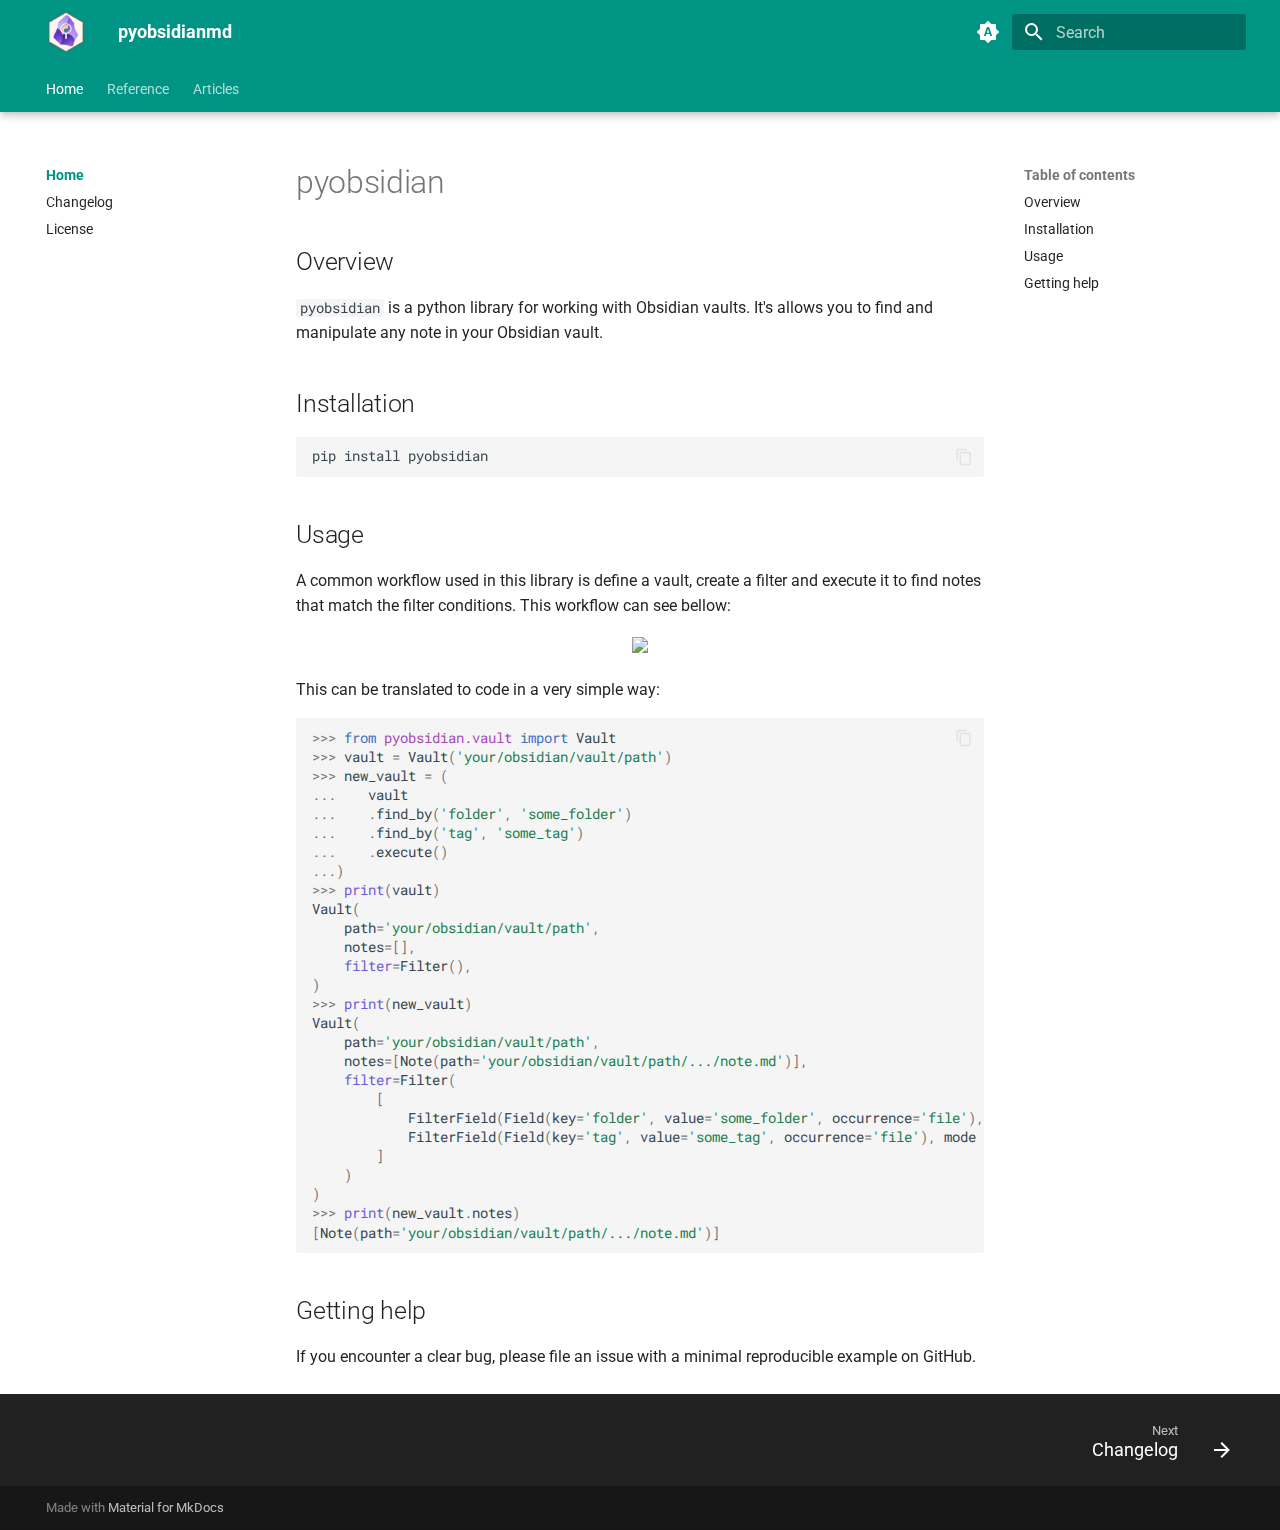
==== index.html @ 42bb1370 "Deployed efe7aa2 with MkDocs version: 1.6.0" ====
<!doctype html>
<html lang="en" class="no-js">
  <head>
    
      <meta charset="utf-8">
      <meta name="viewport" content="width=device-width,initial-scale=1">
      
        <meta name="description" content="A Python library for Obsidian">
      
      
      
      
      
        <link rel="next" href="changelog/">
      
      
      <link rel="icon" href="assets/imgs/logo.png">
      <meta name="generator" content="mkdocs-1.6.0, mkdocs-material-9.5.25">
    
    
      
        <title>Home - pyobsidianmd</title>
      
    
    
      <link rel="stylesheet" href="assets/stylesheets/main.6543a935.min.css">
      
        
        <link rel="stylesheet" href="assets/stylesheets/palette.06af60db.min.css">
      
      


    
    
      
    
    
      
        
        
        <link rel="preconnect" href="https://fonts.gstatic.com" crossorigin>
        <link rel="stylesheet" href="https://fonts.googleapis.com/css?family=Roboto:300,300i,400,400i,700,700i%7CRoboto+Mono:400,400i,700,700i&display=fallback">
        <style>:root{--md-text-font:"Roboto";--md-code-font:"Roboto Mono"}</style>
      
    
    
      <link rel="stylesheet" href="assets/_mkdocstrings.css">
    
      <link rel="stylesheet" href="css/style.css">
    
    <script>__md_scope=new URL(".",location),__md_hash=e=>[...e].reduce((e,_)=>(e<<5)-e+_.charCodeAt(0),0),__md_get=(e,_=localStorage,t=__md_scope)=>JSON.parse(_.getItem(t.pathname+"."+e)),__md_set=(e,_,t=localStorage,a=__md_scope)=>{try{t.setItem(a.pathname+"."+e,JSON.stringify(_))}catch(e){}}</script>
    
      

    
    
    
  </head>
  
  
    
    
      
    
    
    
    
    <body dir="ltr" data-md-color-scheme="default" data-md-color-primary="indigo" data-md-color-accent="indigo">
  
    
    <input class="md-toggle" data-md-toggle="drawer" type="checkbox" id="__drawer" autocomplete="off">
    <input class="md-toggle" data-md-toggle="search" type="checkbox" id="__search" autocomplete="off">
    <label class="md-overlay" for="__drawer"></label>
    <div data-md-component="skip">
      
        
        <a href="#pyobsidian" class="md-skip">
          Skip to content
        </a>
      
    </div>
    <div data-md-component="announce">
      
    </div>
    
    
      

  

<header class="md-header md-header--shadow md-header--lifted" data-md-component="header">
  <nav class="md-header__inner md-grid" aria-label="Header">
    <a href="." title="pyobsidianmd" class="md-header__button md-logo" aria-label="pyobsidianmd" data-md-component="logo">
      
  <img src="assets/imgs/logo.png" alt="logo">

    </a>
    <label class="md-header__button md-icon" for="__drawer">
      
      <svg xmlns="http://www.w3.org/2000/svg" viewBox="0 0 24 24"><path d="M3 6h18v2H3V6m0 5h18v2H3v-2m0 5h18v2H3v-2Z"/></svg>
    </label>
    <div class="md-header__title" data-md-component="header-title">
      <div class="md-header__ellipsis">
        <div class="md-header__topic">
          <span class="md-ellipsis">
            pyobsidianmd
          </span>
        </div>
        <div class="md-header__topic" data-md-component="header-topic">
          <span class="md-ellipsis">
            
              Home
            
          </span>
        </div>
      </div>
    </div>
    
      
        <form class="md-header__option" data-md-component="palette">
  
    
    
    
    <input class="md-option" data-md-color-media="(prefers-color-scheme)" data-md-color-scheme="default" data-md-color-primary="indigo" data-md-color-accent="indigo"  aria-label="Switch to light mode"  type="radio" name="__palette" id="__palette_0">
    
      <label class="md-header__button md-icon" title="Switch to light mode" for="__palette_1" hidden>
        <svg xmlns="http://www.w3.org/2000/svg" viewBox="0 0 24 24"><path d="m14.3 16-.7-2h-3.2l-.7 2H7.8L11 7h2l3.2 9h-1.9M20 8.69V4h-4.69L12 .69 8.69 4H4v4.69L.69 12 4 15.31V20h4.69L12 23.31 15.31 20H20v-4.69L23.31 12 20 8.69m-9.15 3.96h2.3L12 9l-1.15 3.65Z"/></svg>
      </label>
    
  
    
    
    
    <input class="md-option" data-md-color-media="(prefers-color-scheme: light)" data-md-color-scheme="default" data-md-color-primary="teal" data-md-color-accent="purple"  aria-label="Switch to dark mode"  type="radio" name="__palette" id="__palette_1">
    
      <label class="md-header__button md-icon" title="Switch to dark mode" for="__palette_2" hidden>
        <svg xmlns="http://www.w3.org/2000/svg" viewBox="0 0 24 24"><path d="M12 7a5 5 0 0 1 5 5 5 5 0 0 1-5 5 5 5 0 0 1-5-5 5 5 0 0 1 5-5m0 2a3 3 0 0 0-3 3 3 3 0 0 0 3 3 3 3 0 0 0 3-3 3 3 0 0 0-3-3m0-7 2.39 3.42C13.65 5.15 12.84 5 12 5c-.84 0-1.65.15-2.39.42L12 2M3.34 7l4.16-.35A7.2 7.2 0 0 0 5.94 8.5c-.44.74-.69 1.5-.83 2.29L3.34 7m.02 10 1.76-3.77a7.131 7.131 0 0 0 2.38 4.14L3.36 17M20.65 7l-1.77 3.79a7.023 7.023 0 0 0-2.38-4.15l4.15.36m-.01 10-4.14.36c.59-.51 1.12-1.14 1.54-1.86.42-.73.69-1.5.83-2.29L20.64 17M12 22l-2.41-3.44c.74.27 1.55.44 2.41.44.82 0 1.63-.17 2.37-.44L12 22Z"/></svg>
      </label>
    
  
    
    
    
    <input class="md-option" data-md-color-media="(prefers-color-scheme: dark)" data-md-color-scheme="slate" data-md-color-primary="black" data-md-color-accent="lime"  aria-label="Switch to system preference"  type="radio" name="__palette" id="__palette_2">
    
      <label class="md-header__button md-icon" title="Switch to system preference" for="__palette_0" hidden>
        <svg xmlns="http://www.w3.org/2000/svg" viewBox="0 0 24 24"><path d="m17.75 4.09-2.53 1.94.91 3.06-2.63-1.81-2.63 1.81.91-3.06-2.53-1.94L12.44 4l1.06-3 1.06 3 3.19.09m3.5 6.91-1.64 1.25.59 1.98-1.7-1.17-1.7 1.17.59-1.98L15.75 11l2.06-.05L18.5 9l.69 1.95 2.06.05m-2.28 4.95c.83-.08 1.72 1.1 1.19 1.85-.32.45-.66.87-1.08 1.27C15.17 23 8.84 23 4.94 19.07c-3.91-3.9-3.91-10.24 0-14.14.4-.4.82-.76 1.27-1.08.75-.53 1.93.36 1.85 1.19-.27 2.86.69 5.83 2.89 8.02a9.96 9.96 0 0 0 8.02 2.89m-1.64 2.02a12.08 12.08 0 0 1-7.8-3.47c-2.17-2.19-3.33-5-3.49-7.82-2.81 3.14-2.7 7.96.31 10.98 3.02 3.01 7.84 3.12 10.98.31Z"/></svg>
      </label>
    
  
</form>
      
    
    
      <script>var media,input,key,value,palette=__md_get("__palette");if(palette&&palette.color){"(prefers-color-scheme)"===palette.color.media&&(media=matchMedia("(prefers-color-scheme: light)"),input=document.querySelector(media.matches?"[data-md-color-media='(prefers-color-scheme: light)']":"[data-md-color-media='(prefers-color-scheme: dark)']"),palette.color.media=input.getAttribute("data-md-color-media"),palette.color.scheme=input.getAttribute("data-md-color-scheme"),palette.color.primary=input.getAttribute("data-md-color-primary"),palette.color.accent=input.getAttribute("data-md-color-accent"));for([key,value]of Object.entries(palette.color))document.body.setAttribute("data-md-color-"+key,value)}</script>
    
    
    
      <label class="md-header__button md-icon" for="__search">
        
        <svg xmlns="http://www.w3.org/2000/svg" viewBox="0 0 24 24"><path d="M9.5 3A6.5 6.5 0 0 1 16 9.5c0 1.61-.59 3.09-1.56 4.23l.27.27h.79l5 5-1.5 1.5-5-5v-.79l-.27-.27A6.516 6.516 0 0 1 9.5 16 6.5 6.5 0 0 1 3 9.5 6.5 6.5 0 0 1 9.5 3m0 2C7 5 5 7 5 9.5S7 14 9.5 14 14 12 14 9.5 12 5 9.5 5Z"/></svg>
      </label>
      <div class="md-search" data-md-component="search" role="dialog">
  <label class="md-search__overlay" for="__search"></label>
  <div class="md-search__inner" role="search">
    <form class="md-search__form" name="search">
      <input type="text" class="md-search__input" name="query" aria-label="Search" placeholder="Search" autocapitalize="off" autocorrect="off" autocomplete="off" spellcheck="false" data-md-component="search-query" required>
      <label class="md-search__icon md-icon" for="__search">
        
        <svg xmlns="http://www.w3.org/2000/svg" viewBox="0 0 24 24"><path d="M9.5 3A6.5 6.5 0 0 1 16 9.5c0 1.61-.59 3.09-1.56 4.23l.27.27h.79l5 5-1.5 1.5-5-5v-.79l-.27-.27A6.516 6.516 0 0 1 9.5 16 6.5 6.5 0 0 1 3 9.5 6.5 6.5 0 0 1 9.5 3m0 2C7 5 5 7 5 9.5S7 14 9.5 14 14 12 14 9.5 12 5 9.5 5Z"/></svg>
        
        <svg xmlns="http://www.w3.org/2000/svg" viewBox="0 0 24 24"><path d="M20 11v2H8l5.5 5.5-1.42 1.42L4.16 12l7.92-7.92L13.5 5.5 8 11h12Z"/></svg>
      </label>
      <nav class="md-search__options" aria-label="Search">
        
        <button type="reset" class="md-search__icon md-icon" title="Clear" aria-label="Clear" tabindex="-1">
          
          <svg xmlns="http://www.w3.org/2000/svg" viewBox="0 0 24 24"><path d="M19 6.41 17.59 5 12 10.59 6.41 5 5 6.41 10.59 12 5 17.59 6.41 19 12 13.41 17.59 19 19 17.59 13.41 12 19 6.41Z"/></svg>
        </button>
      </nav>
      
        <div class="md-search__suggest" data-md-component="search-suggest"></div>
      
    </form>
    <div class="md-search__output">
      <div class="md-search__scrollwrap" data-md-scrollfix>
        <div class="md-search-result" data-md-component="search-result">
          <div class="md-search-result__meta">
            Initializing search
          </div>
          <ol class="md-search-result__list" role="presentation"></ol>
        </div>
      </div>
    </div>
  </div>
</div>
    
    
  </nav>
  
    
      
<nav class="md-tabs" aria-label="Tabs" data-md-component="tabs">
  <div class="md-grid">
    <ul class="md-tabs__list">
      
        
  
  
    
  
  
    
    
      <li class="md-tabs__item md-tabs__item--active">
        <a href="." class="md-tabs__link">
          
  
    
  
  Home

        </a>
      </li>
    
  

      
        
  
  
  
    
    
      <li class="md-tabs__item">
        <a href="reference/filter/" class="md-tabs__link">
          
  
    
  
  Reference

        </a>
      </li>
    
  

      
        
  
  
  
    
    
      <li class="md-tabs__item">
        <a href="articles/filter_mode/" class="md-tabs__link">
          
  
    
  
  Articles

        </a>
      </li>
    
  

      
    </ul>
  </div>
</nav>
    
  
</header>
    
    <div class="md-container" data-md-component="container">
      
      
        
      
      <main class="md-main" data-md-component="main">
        <div class="md-main__inner md-grid">
          
            
              
              <div class="md-sidebar md-sidebar--primary" data-md-component="sidebar" data-md-type="navigation" >
                <div class="md-sidebar__scrollwrap">
                  <div class="md-sidebar__inner">
                    


  


<nav class="md-nav md-nav--primary md-nav--lifted" aria-label="Navigation" data-md-level="0">
  <label class="md-nav__title" for="__drawer">
    <a href="." title="pyobsidianmd" class="md-nav__button md-logo" aria-label="pyobsidianmd" data-md-component="logo">
      
  <img src="assets/imgs/logo.png" alt="logo">

    </a>
    pyobsidianmd
  </label>
  
  <ul class="md-nav__list" data-md-scrollfix>
    
      
      
  
  
    
  
  
  
    
    
      
        
          
        
      
        
      
        
      
    
    
      
        
        
      
      
        
      
    
    
    <li class="md-nav__item md-nav__item--active md-nav__item--section md-nav__item--nested">
      
        
        
        <input class="md-nav__toggle md-toggle " type="checkbox" id="__nav_1" checked>
        
          
          
          <div class="md-nav__link md-nav__container">
            <a href="." class="md-nav__link md-nav__link--active">
              
  
  <span class="md-ellipsis">
    Home
  </span>
  

            </a>
            
              
              <label class="md-nav__link md-nav__link--active" for="__nav_1" id="__nav_1_label" tabindex="">
                <span class="md-nav__icon md-icon"></span>
              </label>
            
          </div>
        
        <nav class="md-nav" data-md-level="1" aria-labelledby="__nav_1_label" aria-expanded="true">
          <label class="md-nav__title" for="__nav_1">
            <span class="md-nav__icon md-icon"></span>
            Home
          </label>
          <ul class="md-nav__list" data-md-scrollfix>
            
              
            
              
                
  
  
  
  
    <li class="md-nav__item">
      <a href="changelog/" class="md-nav__link">
        
  
  <span class="md-ellipsis">
    Changelog
  </span>
  

      </a>
    </li>
  

              
            
              
                
  
  
  
  
    <li class="md-nav__item">
      <a href="license/" class="md-nav__link">
        
  
  <span class="md-ellipsis">
    License
  </span>
  

      </a>
    </li>
  

              
            
          </ul>
        </nav>
      
    </li>
  

    
      
      
  
  
  
  
    
    
      
        
      
        
      
        
      
        
      
    
    
      
      
        
      
    
    
    <li class="md-nav__item md-nav__item--nested">
      
        
        
        <input class="md-nav__toggle md-toggle " type="checkbox" id="__nav_2" >
        
          
          <label class="md-nav__link" for="__nav_2" id="__nav_2_label" tabindex="0">
            
  
  <span class="md-ellipsis">
    Reference
  </span>
  

            <span class="md-nav__icon md-icon"></span>
          </label>
        
        <nav class="md-nav" data-md-level="1" aria-labelledby="__nav_2_label" aria-expanded="false">
          <label class="md-nav__title" for="__nav_2">
            <span class="md-nav__icon md-icon"></span>
            Reference
          </label>
          <ul class="md-nav__list" data-md-scrollfix>
            
              
                
  
  
  
  
    <li class="md-nav__item">
      <a href="reference/filter/" class="md-nav__link">
        
  
  <span class="md-ellipsis">
    filter
  </span>
  

      </a>
    </li>
  

              
            
              
                
  
  
  
  
    <li class="md-nav__item">
      <a href="reference/note/" class="md-nav__link">
        
  
  <span class="md-ellipsis">
    note
  </span>
  

      </a>
    </li>
  

              
            
              
                
  
  
  
  
    <li class="md-nav__item">
      <a href="reference/searchby/" class="md-nav__link">
        
  
  <span class="md-ellipsis">
    searchby
  </span>
  

      </a>
    </li>
  

              
            
              
                
  
  
  
  
    <li class="md-nav__item">
      <a href="reference/vault/" class="md-nav__link">
        
  
  <span class="md-ellipsis">
    vault
  </span>
  

      </a>
    </li>
  

              
            
          </ul>
        </nav>
      
    </li>
  

    
      
      
  
  
  
  
    
    
      
        
      
        
      
    
    
      
      
        
      
    
    
    <li class="md-nav__item md-nav__item--nested">
      
        
        
        <input class="md-nav__toggle md-toggle " type="checkbox" id="__nav_3" >
        
          
          <label class="md-nav__link" for="__nav_3" id="__nav_3_label" tabindex="0">
            
  
  <span class="md-ellipsis">
    Articles
  </span>
  

            <span class="md-nav__icon md-icon"></span>
          </label>
        
        <nav class="md-nav" data-md-level="1" aria-labelledby="__nav_3_label" aria-expanded="false">
          <label class="md-nav__title" for="__nav_3">
            <span class="md-nav__icon md-icon"></span>
            Articles
          </label>
          <ul class="md-nav__list" data-md-scrollfix>
            
              
                
  
  
  
  
    <li class="md-nav__item">
      <a href="articles/filter_mode/" class="md-nav__link">
        
  
  <span class="md-ellipsis">
    Understanding filter mode
  </span>
  

      </a>
    </li>
  

              
            
              
                
  
  
  
  
    <li class="md-nav__item">
      <a href="articles/new_search_strategy/" class="md-nav__link">
        
  
  <span class="md-ellipsis">
    Creating new search strategy
  </span>
  

      </a>
    </li>
  

              
            
          </ul>
        </nav>
      
    </li>
  

    
  </ul>
</nav>
                  </div>
                </div>
              </div>
            
            
              
              <div class="md-sidebar md-sidebar--secondary" data-md-component="sidebar" data-md-type="toc" >
                <div class="md-sidebar__scrollwrap">
                  <div class="md-sidebar__inner">
                    

<nav class="md-nav md-nav--secondary" aria-label="Table of contents">
  
  
  
    
  
  
    <label class="md-nav__title" for="__toc">
      <span class="md-nav__icon md-icon"></span>
      Table of contents
    </label>
    <ul class="md-nav__list" data-md-component="toc" data-md-scrollfix>
      
        <li class="md-nav__item">
  <a href="#overview" class="md-nav__link">
    <span class="md-ellipsis">
      Overview
    </span>
  </a>
  
</li>
      
        <li class="md-nav__item">
  <a href="#installation" class="md-nav__link">
    <span class="md-ellipsis">
      Installation
    </span>
  </a>
  
</li>
      
        <li class="md-nav__item">
  <a href="#usage" class="md-nav__link">
    <span class="md-ellipsis">
      Usage
    </span>
  </a>
  
</li>
      
        <li class="md-nav__item">
  <a href="#getting-help" class="md-nav__link">
    <span class="md-ellipsis">
      Getting help
    </span>
  </a>
  
</li>
      
    </ul>
  
</nav>
                  </div>
                </div>
              </div>
            
          
          
            <div class="md-content" data-md-component="content">
              <article class="md-content__inner md-typeset">
                
                  


<h1 id="pyobsidian">pyobsidian</h1>
<h2 id="overview">Overview</h2>
<p><code class="language-python highlight"><span class="n">pyobsidian</span></code> is a python library for working with Obsidian vaults. It's allows you to find and manipulate any note in your Obsidian vault.</p>
<h2 id="installation">Installation</h2>
<div class="language-python highlight"><pre><span></span><code><span class="n">pip</span> <span class="n">install</span> <span class="n">pyobsidian</span>
</code></pre></div>
<h2 id="usage">Usage</h2>
<p>A common workflow used in this library is define a vault, create a filter and execute it to find notes that match the filter conditions. This workflow can see bellow:</p>
<p style="text-align: center;">
    <img src="https://raw.githubusercontent.com/matheussrod/pyobsidian/main/docs/assets/imgs/workflow.svg">
</p>

<p>This can be translated to code in a very simple way:
<div class="language-python highlight"><pre><span></span><code><span class="o">&gt;&gt;&gt;</span> <span class="kn">from</span> <span class="nn">pyobsidian.vault</span> <span class="kn">import</span> <span class="n">Vault</span>
<span class="o">&gt;&gt;&gt;</span> <span class="n">vault</span> <span class="o">=</span> <span class="n">Vault</span><span class="p">(</span><span class="s1">&#39;your/obsidian/vault/path&#39;</span><span class="p">)</span>
<span class="o">&gt;&gt;&gt;</span> <span class="n">new_vault</span> <span class="o">=</span> <span class="p">(</span>
<span class="o">...</span>    <span class="n">vault</span>
<span class="o">...</span>    <span class="o">.</span><span class="n">find_by</span><span class="p">(</span><span class="s1">&#39;folder&#39;</span><span class="p">,</span> <span class="s1">&#39;some_folder&#39;</span><span class="p">)</span>
<span class="o">...</span>    <span class="o">.</span><span class="n">find_by</span><span class="p">(</span><span class="s1">&#39;tag&#39;</span><span class="p">,</span> <span class="s1">&#39;some_tag&#39;</span><span class="p">)</span>
<span class="o">...</span>    <span class="o">.</span><span class="n">execute</span><span class="p">()</span>
<span class="o">...</span><span class="p">)</span>
<span class="o">&gt;&gt;&gt;</span> <span class="nb">print</span><span class="p">(</span><span class="n">vault</span><span class="p">)</span>
<span class="n">Vault</span><span class="p">(</span>
    <span class="n">path</span><span class="o">=</span><span class="s1">&#39;your/obsidian/vault/path&#39;</span><span class="p">,</span>
    <span class="n">notes</span><span class="o">=</span><span class="p">[],</span>
    <span class="nb">filter</span><span class="o">=</span><span class="n">Filter</span><span class="p">(),</span>
<span class="p">)</span>
<span class="o">&gt;&gt;&gt;</span> <span class="nb">print</span><span class="p">(</span><span class="n">new_vault</span><span class="p">)</span>
<span class="n">Vault</span><span class="p">(</span>
    <span class="n">path</span><span class="o">=</span><span class="s1">&#39;your/obsidian/vault/path&#39;</span><span class="p">,</span>
    <span class="n">notes</span><span class="o">=</span><span class="p">[</span><span class="n">Note</span><span class="p">(</span><span class="n">path</span><span class="o">=</span><span class="s1">&#39;your/obsidian/vault/path/.../note.md&#39;</span><span class="p">)],</span>
    <span class="nb">filter</span><span class="o">=</span><span class="n">Filter</span><span class="p">(</span>
        <span class="p">[</span>
            <span class="n">FilterField</span><span class="p">(</span><span class="n">Field</span><span class="p">(</span><span class="n">key</span><span class="o">=</span><span class="s1">&#39;folder&#39;</span><span class="p">,</span> <span class="n">value</span><span class="o">=</span><span class="s1">&#39;some_folder&#39;</span><span class="p">,</span> <span class="n">occurrence</span><span class="o">=</span><span class="s1">&#39;file&#39;</span><span class="p">),</span> <span class="n">mode</span> <span class="o">=</span> <span class="s1">&#39;and&#39;</span><span class="p">),</span>
            <span class="n">FilterField</span><span class="p">(</span><span class="n">Field</span><span class="p">(</span><span class="n">key</span><span class="o">=</span><span class="s1">&#39;tag&#39;</span><span class="p">,</span> <span class="n">value</span><span class="o">=</span><span class="s1">&#39;some_tag&#39;</span><span class="p">,</span> <span class="n">occurrence</span><span class="o">=</span><span class="s1">&#39;file&#39;</span><span class="p">),</span> <span class="n">mode</span> <span class="o">=</span> <span class="s1">&#39;and&#39;</span><span class="p">)</span>
        <span class="p">]</span>
    <span class="p">)</span>
<span class="p">)</span>
<span class="o">&gt;&gt;&gt;</span> <span class="nb">print</span><span class="p">(</span><span class="n">new_vault</span><span class="o">.</span><span class="n">notes</span><span class="p">)</span>
<span class="p">[</span><span class="n">Note</span><span class="p">(</span><span class="n">path</span><span class="o">=</span><span class="s1">&#39;your/obsidian/vault/path/.../note.md&#39;</span><span class="p">)]</span>
</code></pre></div></p>
<h2 id="getting-help">Getting help</h2>
<p>If you encounter a clear bug, please file an issue with a minimal reproducible example on GitHub.</p>












                
              </article>
            </div>
          
          
<script>var target=document.getElementById(location.hash.slice(1));target&&target.name&&(target.checked=target.name.startsWith("__tabbed_"))</script>
        </div>
        
          <button type="button" class="md-top md-icon" data-md-component="top" hidden>
  
  <svg xmlns="http://www.w3.org/2000/svg" viewBox="0 0 24 24"><path d="M13 20h-2V8l-5.5 5.5-1.42-1.42L12 4.16l7.92 7.92-1.42 1.42L13 8v12Z"/></svg>
  Back to top
</button>
        
      </main>
      
        <footer class="md-footer">
  
    
      
      <nav class="md-footer__inner md-grid" aria-label="Footer" >
        
        
          
          <a href="changelog/" class="md-footer__link md-footer__link--next" aria-label="Next: Changelog">
            <div class="md-footer__title">
              <span class="md-footer__direction">
                Next
              </span>
              <div class="md-ellipsis">
                Changelog
              </div>
            </div>
            <div class="md-footer__button md-icon">
              
              <svg xmlns="http://www.w3.org/2000/svg" viewBox="0 0 24 24"><path d="M4 11v2h12l-5.5 5.5 1.42 1.42L19.84 12l-7.92-7.92L10.5 5.5 16 11H4Z"/></svg>
            </div>
          </a>
        
      </nav>
    
  
  <div class="md-footer-meta md-typeset">
    <div class="md-footer-meta__inner md-grid">
      <div class="md-copyright">
  
  
    Made with
    <a href="https://squidfunk.github.io/mkdocs-material/" target="_blank" rel="noopener">
      Material for MkDocs
    </a>
  
</div>
      
    </div>
  </div>
</footer>
      
    </div>
    <div class="md-dialog" data-md-component="dialog">
      <div class="md-dialog__inner md-typeset"></div>
    </div>
    
    
    <script id="__config" type="application/json">{"base": ".", "features": ["announce.dismiss", "content.action.edit", "content.action.view", "content.code.annotate", "content.code.copy", "content.tooltips", "navigation.footer", "navigation.indexes", "navigation.sections", "navigation.tabs", "navigation.tabs.sticky", "navigation.top", "search.highlight", "search.suggest", "toc.follow"], "search": "assets/javascripts/workers/search.b8dbb3d2.min.js", "translations": {"clipboard.copied": "Copied to clipboard", "clipboard.copy": "Copy to clipboard", "search.result.more.one": "1 more on this page", "search.result.more.other": "# more on this page", "search.result.none": "No matching documents", "search.result.one": "1 matching document", "search.result.other": "# matching documents", "search.result.placeholder": "Type to start searching", "search.result.term.missing": "Missing", "select.version": "Select version"}}</script>
    
    
      <script src="assets/javascripts/bundle.081f42fc.min.js"></script>
      
    
  </body>
</html>
---- assets/stylesheets/main.6543a935.min.css ----
@charset "UTF-8";html{-webkit-text-size-adjust:none;-moz-text-size-adjust:none;text-size-adjust:none;box-sizing:border-box}*,:after,:before{box-sizing:inherit}@media (prefers-reduced-motion){*,:after,:before{transition:none!important}}body{margin:0}a,button,input,label{-webkit-tap-highlight-color:transparent}a{color:inherit;text-decoration:none}hr{border:0;box-sizing:initial;display:block;height:.05rem;overflow:visible;padding:0}small{font-size:80%}sub,sup{line-height:1em}img{border-style:none}table{border-collapse:initial;border-spacing:0}td,th{font-weight:400;vertical-align:top}button{background:#0000;border:0;font-family:inherit;font-size:inherit;margin:0;padding:0}input{border:0;outline:none}:root{--md-primary-fg-color:#4051b5;--md-primary-fg-color--light:#5d6cc0;--md-primary-fg-color--dark:#303fa1;--md-primary-bg-color:#fff;--md-primary-bg-color--light:#ffffffb3;--md-accent-fg-color:#526cfe;--md-accent-fg-color--transparent:#526cfe1a;--md-accent-bg-color:#fff;--md-accent-bg-color--light:#ffffffb3}[data-md-color-scheme=default]{color-scheme:light}[data-md-color-scheme=default] img[src$="#gh-dark-mode-only"],[data-md-color-scheme=default] img[src$="#only-dark"]{display:none}:root,[data-md-color-scheme=default]{--md-hue:225deg;--md-default-fg-color:#000000de;--md-default-fg-color--light:#0000008a;--md-default-fg-color--lighter:#00000052;--md-default-fg-color--lightest:#00000012;--md-default-bg-color:#fff;--md-default-bg-color--light:#ffffffb3;--md-default-bg-color--lighter:#ffffff4d;--md-default-bg-color--lightest:#ffffff1f;--md-code-fg-color:#36464e;--md-code-bg-color:#f5f5f5;--md-code-hl-color:#4287ff;--md-code-hl-color--light:#4287ff1a;--md-code-hl-number-color:#d52a2a;--md-code-hl-special-color:#db1457;--md-code-hl-function-color:#a846b9;--md-code-hl-constant-color:#6e59d9;--md-code-hl-keyword-color:#3f6ec6;--md-code-hl-string-color:#1c7d4d;--md-code-hl-name-color:var(--md-code-fg-color);--md-code-hl-operator-color:var(--md-default-fg-color--light);--md-code-hl-punctuation-color:var(--md-default-fg-color--light);--md-code-hl-comment-color:var(--md-default-fg-color--light);--md-code-hl-generic-color:var(--md-default-fg-color--light);--md-code-hl-variable-color:var(--md-default-fg-color--light);--md-typeset-color:var(--md-default-fg-color);--md-typeset-a-color:var(--md-primary-fg-color);--md-typeset-del-color:#f5503d26;--md-typeset-ins-color:#0bd57026;--md-typeset-kbd-color:#fafafa;--md-typeset-kbd-accent-color:#fff;--md-typeset-kbd-border-color:#b8b8b8;--md-typeset-mark-color:#ffff0080;--md-typeset-table-color:#0000001f;--md-typeset-table-color--light:rgba(0,0,0,.035);--md-admonition-fg-color:var(--md-default-fg-color);--md-admonition-bg-color:var(--md-default-bg-color);--md-warning-fg-color:#000000de;--md-warning-bg-color:#ff9;--md-footer-fg-color:#fff;--md-footer-fg-color--light:#ffffffb3;--md-footer-fg-color--lighter:#ffffff73;--md-footer-bg-color:#000000de;--md-footer-bg-color--dark:#00000052;--md-shadow-z1:0 0.2rem 0.5rem #0000000d,0 0 0.05rem #0000001a;--md-shadow-z2:0 0.2rem 0.5rem #0000001a,0 0 0.05rem #00000040;--md-shadow-z3:0 0.2rem 0.5rem #0003,0 0 0.05rem #00000059}.md-icon svg{fill:currentcolor;display:block;height:1.2rem;width:1.2rem}body{-webkit-font-smoothing:antialiased;-moz-osx-font-smoothing:grayscale;--md-text-font-family:var(--md-text-font,_),-apple-system,BlinkMacSystemFont,Helvetica,Arial,sans-serif;--md-code-font-family:var(--md-code-font,_),SFMono-Regular,Consolas,Menlo,monospace}aside,body,input{font-feature-settings:"kern","liga";color:var(--md-typeset-color);font-family:var(--md-text-font-family)}code,kbd,pre{font-feature-settings:"kern";font-family:var(--md-code-font-family)}:root{--md-typeset-table-sort-icon:url('data:image/svg+xml;charset=utf-8,<svg xmlns="http://www.w3.org/2000/svg" viewBox="0 0 24 24"><path d="m18 21-4-4h3V7h-3l4-4 4 4h-3v10h3M2 19v-2h10v2M2 13v-2h7v2M2 7V5h4v2H2Z"/></svg>');--md-typeset-table-sort-icon--asc:url('data:image/svg+xml;charset=utf-8,<svg xmlns="http://www.w3.org/2000/svg" viewBox="0 0 24 24"><path d="M19 17h3l-4 4-4-4h3V3h2M2 17h10v2H2M6 5v2H2V5m0 6h7v2H2v-2Z"/></svg>');--md-typeset-table-sort-icon--desc:url('data:image/svg+xml;charset=utf-8,<svg xmlns="http://www.w3.org/2000/svg" viewBox="0 0 24 24"><path d="M19 7h3l-4-4-4 4h3v14h2M2 17h10v2H2M6 5v2H2V5m0 6h7v2H2v-2Z"/></svg>')}.md-typeset{-webkit-print-color-adjust:exact;color-adjust:exact;font-size:.8rem;line-height:1.6}@media print{.md-typeset{font-size:.68rem}}.md-typeset blockquote,.md-typeset dl,.md-typeset figure,.md-typeset ol,.md-typeset pre,.md-typeset ul{margin-bottom:1em;margin-top:1em}.md-typeset h1{color:var(--md-default-fg-color--light);font-size:2em;line-height:1.3;margin:0 0 1.25em}.md-typeset h1,.md-typeset h2{font-weight:300;letter-spacing:-.01em}.md-typeset h2{font-size:1.5625em;line-height:1.4;margin:1.6em 0 .64em}.md-typeset h3{font-size:1.25em;font-weight:400;letter-spacing:-.01em;line-height:1.5;margin:1.6em 0 .8em}.md-typeset h2+h3{margin-top:.8em}.md-typeset h4{font-weight:700;letter-spacing:-.01em;margin:1em 0}.md-typeset h5,.md-typeset h6{color:var(--md-default-fg-color--light);font-size:.8em;font-weight:700;letter-spacing:-.01em;margin:1.25em 0}.md-typeset h5{text-transform:uppercase}.md-typeset hr{border-bottom:.05rem solid var(--md-default-fg-color--lightest);display:flow-root;margin:1.5em 0}.md-typeset a{color:var(--md-typeset-a-color);word-break:break-word}.md-typeset a,.md-typeset a:before{transition:color 125ms}.md-typeset a:focus,.md-typeset a:hover{color:var(--md-accent-fg-color)}.md-typeset a:focus code,.md-typeset a:hover code{background-color:var(--md-accent-fg-color--transparent)}.md-typeset a code{color:currentcolor;transition:background-color 125ms}.md-typeset a.focus-visible{outline-color:var(--md-accent-fg-color);outline-offset:.2rem}.md-typeset code,.md-typeset kbd,.md-typeset pre{color:var(--md-code-fg-color);direction:ltr;font-variant-ligatures:none}@media print{.md-typeset code,.md-typeset kbd,.md-typeset pre{white-space:pre-wrap}}.md-typeset code{background-color:var(--md-code-bg-color);border-radius:.1rem;-webkit-box-decoration-break:clone;box-decoration-break:clone;font-size:.85em;padding:0 .2941176471em;word-break:break-word}.md-typeset code:not(.focus-visible){-webkit-tap-highlight-color:transparent;outline:none}.md-typeset pre{display:flow-root;line-height:1.4;position:relative}.md-typeset pre>code{-webkit-box-decoration-break:slice;box-decoration-break:slice;box-shadow:none;display:block;margin:0;outline-color:var(--md-accent-fg-color);overflow:auto;padding:.7720588235em 1.1764705882em;scrollbar-color:var(--md-default-fg-color--lighter) #0000;scrollbar-width:thin;touch-action:auto;word-break:normal}.md-typeset pre>code:hover{scrollbar-color:var(--md-accent-fg-color) #0000}.md-typeset pre>code::-webkit-scrollbar{height:.2rem;width:.2rem}.md-typeset pre>code::-webkit-scrollbar-thumb{background-color:var(--md-default-fg-color--lighter)}.md-typeset pre>code::-webkit-scrollbar-thumb:hover{background-color:var(--md-accent-fg-color)}.md-typeset kbd{background-color:var(--md-typeset-kbd-color);border-radius:.1rem;box-shadow:0 .1rem 0 .05rem var(--md-typeset-kbd-border-color),0 .1rem 0 var(--md-typeset-kbd-border-color),0 -.1rem .2rem var(--md-typeset-kbd-accent-color) inset;color:var(--md-default-fg-color);display:inline-block;font-size:.75em;padding:0 .6666666667em;vertical-align:text-top;word-break:break-word}.md-typeset mark{background-color:var(--md-typeset-mark-color);-webkit-box-decoration-break:clone;box-decoration-break:clone;color:inherit;word-break:break-word}.md-typeset abbr{border-bottom:.05rem dotted var(--md-default-fg-color--light);cursor:help;text-decoration:none}.md-typeset small{opacity:.75}[dir=ltr] .md-typeset sub,[dir=ltr] .md-typeset sup{margin-left:.078125em}[dir=rtl] .md-typeset sub,[dir=rtl] .md-typeset sup{margin-right:.078125em}[dir=ltr] .md-typeset blockquote{padding-left:.6rem}[dir=rtl] .md-typeset blockquote{padding-right:.6rem}[dir=ltr] .md-typeset blockquote{border-left:.2rem solid var(--md-default-fg-color--lighter)}[dir=rtl] .md-typeset blockquote{border-right:.2rem solid var(--md-default-fg-color--lighter)}.md-typeset blockquote{color:var(--md-default-fg-color--light);margin-left:0;margin-right:0}.md-typeset ul{list-style-type:disc}[dir=ltr] .md-typeset ol,[dir=ltr] .md-typeset ul{margin-left:.625em}[dir=rtl] .md-typeset ol,[dir=rtl] .md-typeset ul{margin-right:.625em}.md-typeset ol,.md-typeset ul{padding:0}.md-typeset ol:not([hidden]),.md-typeset ul:not([hidden]){display:flow-root}.md-typeset ol ol,.md-typeset ul ol{list-style-type:lower-alpha}.md-typeset ol ol ol,.md-typeset ul ol ol{list-style-type:lower-roman}[dir=ltr] .md-typeset ol li,[dir=ltr] .md-typeset ul li{margin-left:1.25em}[dir=rtl] .md-typeset ol li,[dir=rtl] .md-typeset ul li{margin-right:1.25em}.md-typeset ol li,.md-typeset ul li{margin-bottom:.5em}.md-typeset ol li blockquote,.md-typeset ol li p,.md-typeset ul li blockquote,.md-typeset ul li p{margin:.5em 0}.md-typeset ol li:last-child,.md-typeset ul li:last-child{margin-bottom:0}[dir=ltr] .md-typeset ol li ol,[dir=ltr] .md-typeset ol li ul,[dir=ltr] .md-typeset ul li ol,[dir=ltr] .md-typeset ul li ul{margin-left:.625em}[dir=rtl] .md-typeset ol li ol,[dir=rtl] .md-typeset ol li ul,[dir=rtl] .md-typeset ul li ol,[dir=rtl] .md-typeset ul li ul{margin-right:.625em}.md-typeset ol li ol,.md-typeset ol li ul,.md-typeset ul li ol,.md-typeset ul li ul{margin-bottom:.5em;margin-top:.5em}[dir=ltr] .md-typeset dd{margin-left:1.875em}[dir=rtl] .md-typeset dd{margin-right:1.875em}.md-typeset dd{margin-bottom:1.5em;margin-top:1em}.md-typeset img,.md-typeset svg,.md-typeset video{height:auto;max-width:100%}.md-typeset img[align=left]{margin:1em 1em 1em 0}.md-typeset img[align=right]{margin:1em 0 1em 1em}.md-typeset img[align]:only-child{margin-top:0}.md-typeset figure{display:flow-root;margin:1em auto;max-width:100%;text-align:center;width:-moz-fit-content;width:fit-content}.md-typeset figure img{display:block;margin:0 auto}.md-typeset figcaption{font-style:italic;margin:1em auto;max-width:24rem}.md-typeset iframe{max-width:100%}.md-typeset table:not([class]){background-color:var(--md-default-bg-color);border:.05rem solid var(--md-typeset-table-color);border-radius:.1rem;display:inline-block;font-size:.64rem;max-width:100%;overflow:auto;touch-action:auto}@media print{.md-typeset table:not([class]){display:table}}.md-typeset table:not([class])+*{margin-top:1.5em}.md-typeset table:not([class]) td>:first-child,.md-typeset table:not([class]) th>:first-child{margin-top:0}.md-typeset table:not([class]) td>:last-child,.md-typeset table:not([class]) th>:last-child{margin-bottom:0}.md-typeset table:not([class]) td:not([align]),.md-typeset table:not([class]) th:not([align]){text-align:left}[dir=rtl] .md-typeset table:not([class]) td:not([align]),[dir=rtl] .md-typeset table:not([class]) th:not([align]){text-align:right}.md-typeset table:not([class]) th{font-weight:700;min-width:5rem;padding:.9375em 1.25em;vertical-align:top}.md-typeset table:not([class]) td{border-top:.05rem solid var(--md-typeset-table-color);padding:.9375em 1.25em;vertical-align:top}.md-typeset table:not([class]) tbody tr{transition:background-color 125ms}.md-typeset table:not([class]) tbody tr:hover{background-color:var(--md-typeset-table-color--light);box-shadow:0 .05rem 0 var(--md-default-bg-color) inset}.md-typeset table:not([class]) a{word-break:normal}.md-typeset table th[role=columnheader]{cursor:pointer}[dir=ltr] .md-typeset table th[role=columnheader]:after{margin-left:.5em}[dir=rtl] .md-typeset table th[role=columnheader]:after{margin-right:.5em}.md-typeset table th[role=columnheader]:after{content:"";display:inline-block;height:1.2em;-webkit-mask-image:var(--md-typeset-table-sort-icon);mask-image:var(--md-typeset-table-sort-icon);-webkit-mask-repeat:no-repeat;mask-repeat:no-repeat;-webkit-mask-size:contain;mask-size:contain;transition:background-color 125ms;vertical-align:text-bottom;width:1.2em}.md-typeset table th[role=columnheader]:hover:after{background-color:var(--md-default-fg-color--lighter)}.md-typeset table th[role=columnheader][aria-sort=ascending]:after{background-color:var(--md-default-fg-color--light);-webkit-mask-image:var(--md-typeset-table-sort-icon--asc);mask-image:var(--md-typeset-table-sort-icon--asc)}.md-typeset table th[role=columnheader][aria-sort=descending]:after{background-color:var(--md-default-fg-color--light);-webkit-mask-image:var(--md-typeset-table-sort-icon--desc);mask-image:var(--md-typeset-table-sort-icon--desc)}.md-typeset__scrollwrap{margin:1em -.8rem;overflow-x:auto;touch-action:auto}.md-typeset__table{display:inline-block;margin-bottom:.5em;padding:0 .8rem}@media print{.md-typeset__table{display:block}}html .md-typeset__table table{display:table;margin:0;overflow:hidden;width:100%}@media screen and (max-width:44.984375em){.md-content__inner>pre{margin:1em -.8rem}.md-content__inner>pre code{border-radius:0}}.md-typeset .md-author{border-radius:100%;display:block;flex-shrink:0;height:1.6rem;overflow:hidden;position:relative;transition:color 125ms,transform 125ms;width:1.6rem}.md-typeset .md-author img{display:block}.md-typeset .md-author--more{background:var(--md-default-fg-color--lightest);color:var(--md-default-fg-color--lighter);font-size:.6rem;font-weight:700;line-height:1.6rem;text-align:center}.md-typeset .md-author--long{height:2.4rem;width:2.4rem}.md-typeset a.md-author{transform:scale(1)}.md-typeset a.md-author img{border-radius:100%;filter:grayscale(100%) opacity(75%);transition:filter 125ms}.md-typeset a.md-author:focus,.md-typeset a.md-author:hover{transform:scale(1.1);z-index:1}.md-typeset a.md-author:focus img,.md-typeset a.md-author:hover img{filter:grayscale(0)}.md-banner{background-color:var(--md-footer-bg-color);color:var(--md-footer-fg-color);overflow:auto}@media print{.md-banner{display:none}}.md-banner--warning{background-color:var(--md-warning-bg-color);color:var(--md-warning-fg-color)}.md-banner__inner{font-size:.7rem;margin:.6rem auto;padding:0 .8rem}[dir=ltr] .md-banner__button{float:right}[dir=rtl] .md-banner__button{float:left}.md-banner__button{color:inherit;cursor:pointer;transition:opacity .25s}.no-js .md-banner__button{display:none}.md-banner__button:hover{opacity:.7}html{font-size:125%;height:100%;overflow-x:hidden}@media screen and (min-width:100em){html{font-size:137.5%}}@media screen and (min-width:125em){html{font-size:150%}}body{background-color:var(--md-default-bg-color);display:flex;flex-direction:column;font-size:.5rem;min-height:100%;position:relative;width:100%}@media print{body{display:block}}@media screen and (max-width:59.984375em){body[data-md-scrolllock]{position:fixed}}.md-grid{margin-left:auto;margin-right:auto;max-width:61rem}.md-container{display:flex;flex-direction:column;flex-grow:1}@media print{.md-container{display:block}}.md-main{flex-grow:1}.md-main__inner{display:flex;height:100%;margin-top:1.5rem}.md-ellipsis{overflow:hidden;text-overflow:ellipsis}.md-toggle{display:none}.md-option{height:0;opacity:0;position:absolute;width:0}.md-option:checked+label:not([hidden]){display:block}.md-option.focus-visible+label{outline-color:var(--md-accent-fg-color);outline-style:auto}.md-skip{background-color:var(--md-default-fg-color);border-radius:.1rem;color:var(--md-default-bg-color);font-size:.64rem;margin:.5rem;opacity:0;outline-color:var(--md-accent-fg-color);padding:.3rem .5rem;position:fixed;transform:translateY(.4rem);z-index:-1}.md-skip:focus{opacity:1;transform:translateY(0);transition:transform .25s cubic-bezier(.4,0,.2,1),opacity 175ms 75ms;z-index:10}@page{margin:25mm}:root{--md-clipboard-icon:url('data:image/svg+xml;charset=utf-8,<svg xmlns="http://www.w3.org/2000/svg" viewBox="0 0 24 24"><path d="M19 21H8V7h11m0-2H8a2 2 0 0 0-2 2v14a2 2 0 0 0 2 2h11a2 2 0 0 0 2-2V7a2 2 0 0 0-2-2m-3-4H4a2 2 0 0 0-2 2v14h2V3h12V1Z"/></svg>')}.md-clipboard{border-radius:.1rem;color:var(--md-default-fg-color--lightest);cursor:pointer;height:1.5em;outline-color:var(--md-accent-fg-color);outline-offset:.1rem;position:absolute;right:.5em;top:.5em;transition:color .25s;width:1.5em;z-index:1}@media print{.md-clipboard{display:none}}.md-clipboard:not(.focus-visible){-webkit-tap-highlight-color:transparent;outline:none}:hover>.md-clipboard{color:var(--md-default-fg-color--light)}.md-clipboard:focus,.md-clipboard:hover{color:var(--md-accent-fg-color)}.md-clipboard:after{background-color:currentcolor;content:"";display:block;height:1.125em;margin:0 auto;-webkit-mask-image:var(--md-clipboard-icon);mask-image:var(--md-clipboard-icon);-webkit-mask-position:center;mask-position:center;-webkit-mask-repeat:no-repeat;mask-repeat:no-repeat;-webkit-mask-size:contain;mask-size:contain;width:1.125em}.md-clipboard--inline{cursor:pointer}.md-clipboard--inline code{transition:color .25s,background-color .25s}.md-clipboard--inline:focus code,.md-clipboard--inline:hover code{background-color:var(--md-accent-fg-color--transparent);color:var(--md-accent-fg-color)}.md-typeset .md-code__content{display:grid}@keyframes consent{0%{opacity:0;transform:translateY(100%)}to{opacity:1;transform:translateY(0)}}@keyframes overlay{0%{opacity:0}to{opacity:1}}.md-consent__overlay{animation:overlay .25s both;-webkit-backdrop-filter:blur(.1rem);backdrop-filter:blur(.1rem);background-color:#0000008a;height:100%;opacity:1;position:fixed;top:0;width:100%;z-index:5}.md-consent__inner{animation:consent .5s cubic-bezier(.1,.7,.1,1) both;background-color:var(--md-default-bg-color);border:0;border-radius:.1rem;bottom:0;box-shadow:0 0 .2rem #0000001a,0 .2rem .4rem #0003;max-height:100%;overflow:auto;padding:0;position:fixed;width:100%;z-index:5}.md-consent__form{padding:.8rem}.md-consent__settings{display:none;margin:1em 0}input:checked+.md-consent__settings{display:block}.md-consent__controls{margin-bottom:.8rem}.md-typeset .md-consent__controls .md-button{display:inline}@media screen and (max-width:44.984375em){.md-typeset .md-consent__controls .md-button{display:block;margin-top:.4rem;text-align:center;width:100%}}.md-consent label{cursor:pointer}.md-content{flex-grow:1;min-width:0}.md-content__inner{margin:0 .8rem 1.2rem;padding-top:.6rem}@media screen and (min-width:76.25em){[dir=ltr] .md-sidebar--primary:not([hidden])~.md-content>.md-content__inner{margin-left:1.2rem}[dir=ltr] .md-sidebar--secondary:not([hidden])~.md-content>.md-content__inner,[dir=rtl] .md-sidebar--primary:not([hidden])~.md-content>.md-content__inner{margin-right:1.2rem}[dir=rtl] .md-sidebar--secondary:not([hidden])~.md-content>.md-content__inner{margin-left:1.2rem}}.md-content__inner:before{content:"";display:block;height:.4rem}.md-content__inner>:last-child{margin-bottom:0}[dir=ltr] .md-content__button{float:right}[dir=rtl] .md-content__button{float:left}[dir=ltr] .md-content__button{margin-left:.4rem}[dir=rtl] .md-content__button{margin-right:.4rem}.md-content__button{margin:.4rem 0;padding:0}@media print{.md-content__button{display:none}}.md-typeset .md-content__button{color:var(--md-default-fg-color--lighter)}.md-content__button svg{display:inline;vertical-align:top}[dir=rtl] .md-content__button svg{transform:scaleX(-1)}[dir=ltr] .md-dialog{right:.8rem}[dir=rtl] .md-dialog{left:.8rem}.md-dialog{background-color:var(--md-default-fg-color);border-radius:.1rem;bottom:.8rem;box-shadow:var(--md-shadow-z3);min-width:11.1rem;opacity:0;padding:.4rem .6rem;pointer-events:none;position:fixed;transform:translateY(100%);transition:transform 0ms .4s,opacity .4s;z-index:4}@media print{.md-dialog{display:none}}.md-dialog--active{opacity:1;pointer-events:auto;transform:translateY(0);transition:transform .4s cubic-bezier(.075,.85,.175,1),opacity .4s}.md-dialog__inner{color:var(--md-default-bg-color);font-size:.7rem}.md-feedback{margin:2em 0 1em;text-align:center}.md-feedback fieldset{border:none;margin:0;padding:0}.md-feedback__title{font-weight:700;margin:1em auto}.md-feedback__inner{position:relative}.md-feedback__list{display:flex;flex-wrap:wrap;place-content:baseline center;position:relative}.md-feedback__list:hover .md-icon:not(:disabled){color:var(--md-default-fg-color--lighter)}:disabled .md-feedback__list{min-height:1.8rem}.md-feedback__icon{color:var(--md-default-fg-color--light);cursor:pointer;flex-shrink:0;margin:0 .1rem;transition:color 125ms}.md-feedback__icon:not(:disabled).md-icon:hover{color:var(--md-accent-fg-color)}.md-feedback__icon:disabled{color:var(--md-default-fg-color--lightest);pointer-events:none}.md-feedback__note{opacity:0;position:relative;transform:translateY(.4rem);transition:transform .4s cubic-bezier(.1,.7,.1,1),opacity .15s}.md-feedback__note>*{margin:0 auto;max-width:16rem}:disabled .md-feedback__note{opacity:1;transform:translateY(0)}.md-footer{background-color:var(--md-footer-bg-color);color:var(--md-footer-fg-color)}@media print{.md-footer{display:none}}.md-footer__inner{justify-content:space-between;overflow:auto;padding:.2rem}.md-footer__inner:not([hidden]){display:flex}.md-footer__link{align-items:end;display:flex;flex-grow:0.01;margin-bottom:.4rem;margin-top:1rem;max-width:100%;outline-color:var(--md-accent-fg-color);overflow:hidden;transition:opacity .25s}.md-footer__link:focus,.md-footer__link:hover{opacity:.7}[dir=rtl] .md-footer__link svg{transform:scaleX(-1)}@media screen and (max-width:44.984375em){.md-footer__link--prev{flex-shrink:0}.md-footer__link--prev .md-footer__title{display:none}}[dir=ltr] .md-footer__link--next{margin-left:auto}[dir=rtl] .md-footer__link--next{margin-right:auto}.md-footer__link--next{text-align:right}[dir=rtl] .md-footer__link--next{text-align:left}.md-footer__title{flex-grow:1;font-size:.9rem;margin-bottom:.7rem;max-width:calc(100% - 2.4rem);padding:0 1rem;white-space:nowrap}.md-footer__button{margin:.2rem;padding:.4rem}.md-footer__direction{font-size:.64rem;opacity:.7}.md-footer-meta{background-color:var(--md-footer-bg-color--dark)}.md-footer-meta__inner{display:flex;flex-wrap:wrap;justify-content:space-between;padding:.2rem}html .md-footer-meta.md-typeset a{color:var(--md-footer-fg-color--light)}html .md-footer-meta.md-typeset a:focus,html .md-footer-meta.md-typeset a:hover{color:var(--md-footer-fg-color)}.md-copyright{color:var(--md-footer-fg-color--lighter);font-size:.64rem;margin:auto .6rem;padding:.4rem 0;width:100%}@media screen and (min-width:45em){.md-copyright{width:auto}}.md-copyright__highlight{color:var(--md-footer-fg-color--light)}.md-social{display:inline-flex;gap:.2rem;margin:0 .4rem;padding:.2rem 0 .6rem}@media screen and (min-width:45em){.md-social{padding:.6rem 0}}.md-social__link{display:inline-block;height:1.6rem;text-align:center;width:1.6rem}.md-social__link:before{line-height:1.9}.md-social__link svg{fill:currentcolor;max-height:.8rem;vertical-align:-25%}.md-typeset .md-button{border:.1rem solid;border-radius:.1rem;color:var(--md-primary-fg-color);cursor:pointer;display:inline-block;font-weight:700;padding:.625em 2em;transition:color 125ms,background-color 125ms,border-color 125ms}.md-typeset .md-button--primary{background-color:var(--md-primary-fg-color);border-color:var(--md-primary-fg-color);color:var(--md-primary-bg-color)}.md-typeset .md-button:focus,.md-typeset .md-button:hover{background-color:var(--md-accent-fg-color);border-color:var(--md-accent-fg-color);color:var(--md-accent-bg-color)}[dir=ltr] .md-typeset .md-input{border-top-left-radius:.1rem}[dir=ltr] .md-typeset .md-input,[dir=rtl] .md-typeset .md-input{border-top-right-radius:.1rem}[dir=rtl] .md-typeset .md-input{border-top-left-radius:.1rem}.md-typeset .md-input{border-bottom:.1rem solid var(--md-default-fg-color--lighter);box-shadow:var(--md-shadow-z1);font-size:.8rem;height:1.8rem;padding:0 .6rem;transition:border .25s,box-shadow .25s}.md-typeset .md-input:focus,.md-typeset .md-input:hover{border-bottom-color:var(--md-accent-fg-color);box-shadow:var(--md-shadow-z2)}.md-typeset .md-input--stretch{width:100%}.md-header{background-color:var(--md-primary-fg-color);box-shadow:0 0 .2rem #0000,0 .2rem .4rem #0000;color:var(--md-primary-bg-color);display:block;left:0;position:sticky;right:0;top:0;z-index:4}@media print{.md-header{display:none}}.md-header[hidden]{transform:translateY(-100%);transition:transform .25s cubic-bezier(.8,0,.6,1),box-shadow .25s}.md-header--shadow{box-shadow:0 0 .2rem #0000001a,0 .2rem .4rem #0003;transition:transform .25s cubic-bezier(.1,.7,.1,1),box-shadow .25s}.md-header__inner{align-items:center;display:flex;padding:0 .2rem}.md-header__button{color:currentcolor;cursor:pointer;margin:.2rem;outline-color:var(--md-accent-fg-color);padding:.4rem;position:relative;transition:opacity .25s;vertical-align:middle;z-index:1}.md-header__button:hover{opacity:.7}.md-header__button:not([hidden]){display:inline-block}.md-header__button:not(.focus-visible){-webkit-tap-highlight-color:transparent;outline:none}.md-header__button.md-logo{margin:.2rem;padding:.4rem}@media screen and (max-width:76.234375em){.md-header__button.md-logo{display:none}}.md-header__button.md-logo img,.md-header__button.md-logo svg{fill:currentcolor;display:block;height:1.2rem;width:auto}@media screen and (min-width:60em){.md-header__button[for=__search]{display:none}}.no-js .md-header__button[for=__search]{display:none}[dir=rtl] .md-header__button[for=__search] svg{transform:scaleX(-1)}@media screen and (min-width:76.25em){.md-header__button[for=__drawer]{display:none}}.md-header__topic{display:flex;max-width:100%;position:absolute;transition:transform .4s cubic-bezier(.1,.7,.1,1),opacity .15s;white-space:nowrap}.md-header__topic+.md-header__topic{opacity:0;pointer-events:none;transform:translateX(1.25rem);transition:transform .4s cubic-bezier(1,.7,.1,.1),opacity .15s;z-index:-1}[dir=rtl] .md-header__topic+.md-header__topic{transform:translateX(-1.25rem)}.md-header__topic:first-child{font-weight:700}[dir=ltr] .md-header__title{margin-left:1rem;margin-right:.4rem}[dir=rtl] .md-header__title{margin-left:.4rem;margin-right:1rem}.md-header__title{flex-grow:1;font-size:.9rem;height:2.4rem;line-height:2.4rem}.md-header__title--active .md-header__topic{opacity:0;pointer-events:none;transform:translateX(-1.25rem);transition:transform .4s cubic-bezier(1,.7,.1,.1),opacity .15s;z-index:-1}[dir=rtl] .md-header__title--active .md-header__topic{transform:translateX(1.25rem)}.md-header__title--active .md-header__topic+.md-header__topic{opacity:1;pointer-events:auto;transform:translateX(0);transition:transform .4s cubic-bezier(.1,.7,.1,1),opacity .15s;z-index:0}.md-header__title>.md-header__ellipsis{height:100%;position:relative;width:100%}.md-header__option{display:flex;flex-shrink:0;max-width:100%;transition:max-width 0ms .25s,opacity .25s .25s;white-space:nowrap}[data-md-toggle=search]:checked~.md-header .md-header__option{max-width:0;opacity:0;transition:max-width 0ms,opacity 0ms}.md-header__option>input{bottom:0}.md-header__source{display:none}@media screen and (min-width:60em){[dir=ltr] .md-header__source{margin-left:1rem}[dir=rtl] .md-header__source{margin-right:1rem}.md-header__source{display:block;max-width:11.7rem;width:11.7rem}}@media screen and (min-width:76.25em){[dir=ltr] .md-header__source{margin-left:1.4rem}[dir=rtl] .md-header__source{margin-right:1.4rem}}.md-meta{color:var(--md-default-fg-color--light);font-size:.7rem;line-height:1.3}.md-meta__list{display:inline-flex;flex-wrap:wrap;list-style:none;margin:0;padding:0}.md-meta__item:not(:last-child):after{content:"·";margin-left:.2rem;margin-right:.2rem}.md-meta__link{color:var(--md-typeset-a-color)}.md-meta__link:focus,.md-meta__link:hover{color:var(--md-accent-fg-color)}.md-draft{background-color:#ff1744;border-radius:.125em;color:#fff;display:inline-block;font-weight:700;padding-left:.5714285714em;padding-right:.5714285714em}:root{--md-nav-icon--prev:url('data:image/svg+xml;charset=utf-8,<svg xmlns="http://www.w3.org/2000/svg" viewBox="0 0 24 24"><path d="M20 11v2H8l5.5 5.5-1.42 1.42L4.16 12l7.92-7.92L13.5 5.5 8 11h12Z"/></svg>');--md-nav-icon--next:url('data:image/svg+xml;charset=utf-8,<svg xmlns="http://www.w3.org/2000/svg" viewBox="0 0 24 24"><path d="M8.59 16.58 13.17 12 8.59 7.41 10 6l6 6-6 6-1.41-1.42Z"/></svg>');--md-toc-icon:url('data:image/svg+xml;charset=utf-8,<svg xmlns="http://www.w3.org/2000/svg" viewBox="0 0 24 24"><path d="M3 9h14V7H3v2m0 4h14v-2H3v2m0 4h14v-2H3v2m16 0h2v-2h-2v2m0-10v2h2V7h-2m0 6h2v-2h-2v2Z"/></svg>')}.md-nav{font-size:.7rem;line-height:1.3}.md-nav__title{color:var(--md-default-fg-color--light);display:block;font-weight:700;overflow:hidden;padding:0 .6rem;text-overflow:ellipsis}.md-nav__title .md-nav__button{display:none}.md-nav__title .md-nav__button img{height:100%;width:auto}.md-nav__title .md-nav__button.md-logo img,.md-nav__title .md-nav__button.md-logo svg{fill:currentcolor;display:block;height:2.4rem;max-width:100%;object-fit:contain;width:auto}.md-nav__list{list-style:none;margin:0;padding:0}.md-nav__link{align-items:flex-start;display:flex;gap:.4rem;margin-top:.625em;scroll-snap-align:start;transition:color 125ms}.md-nav__link--passed{color:var(--md-default-fg-color--light)}.md-nav__item .md-nav__link--active,.md-nav__item .md-nav__link--active code{color:var(--md-typeset-a-color)}.md-nav__link .md-ellipsis{position:relative}[dir=ltr] .md-nav__link .md-icon:last-child{margin-left:auto}[dir=rtl] .md-nav__link .md-icon:last-child{margin-right:auto}.md-nav__link svg{fill:currentcolor;flex-shrink:0;height:1.3em}.md-nav__link[for]:focus,.md-nav__link[for]:hover,.md-nav__link[href]:focus,.md-nav__link[href]:hover{color:var(--md-accent-fg-color);cursor:pointer}.md-nav__link.focus-visible{outline-color:var(--md-accent-fg-color);outline-offset:.2rem}.md-nav--primary .md-nav__link[for=__toc]{display:none}.md-nav--primary .md-nav__link[for=__toc] .md-icon:after{background-color:currentcolor;display:block;height:100%;-webkit-mask-image:var(--md-toc-icon);mask-image:var(--md-toc-icon);width:100%}.md-nav--primary .md-nav__link[for=__toc]~.md-nav{display:none}.md-nav__container>.md-nav__link{margin-top:0}.md-nav__container>.md-nav__link:first-child{flex-grow:1;min-width:0}.md-nav__icon{flex-shrink:0}.md-nav__source{display:none}@media screen and (max-width:76.234375em){.md-nav--primary,.md-nav--primary .md-nav{background-color:var(--md-default-bg-color);display:flex;flex-direction:column;height:100%;left:0;position:absolute;right:0;top:0;z-index:1}.md-nav--primary .md-nav__item,.md-nav--primary .md-nav__title{font-size:.8rem;line-height:1.5}.md-nav--primary .md-nav__title{background-color:var(--md-default-fg-color--lightest);color:var(--md-default-fg-color--light);cursor:pointer;height:5.6rem;line-height:2.4rem;padding:3rem .8rem .2rem;position:relative;white-space:nowrap}[dir=ltr] .md-nav--primary .md-nav__title .md-nav__icon{left:.4rem}[dir=rtl] .md-nav--primary .md-nav__title .md-nav__icon{right:.4rem}.md-nav--primary .md-nav__title .md-nav__icon{display:block;height:1.2rem;margin:.2rem;position:absolute;top:.4rem;width:1.2rem}.md-nav--primary .md-nav__title .md-nav__icon:after{background-color:currentcolor;content:"";display:block;height:100%;-webkit-mask-image:var(--md-nav-icon--prev);mask-image:var(--md-nav-icon--prev);-webkit-mask-position:center;mask-position:center;-webkit-mask-repeat:no-repeat;mask-repeat:no-repeat;-webkit-mask-size:contain;mask-size:contain;width:100%}.md-nav--primary .md-nav__title~.md-nav__list{background-color:var(--md-default-bg-color);box-shadow:0 .05rem 0 var(--md-default-fg-color--lightest) inset;overflow-y:auto;scroll-snap-type:y mandatory;touch-action:pan-y}.md-nav--primary .md-nav__title~.md-nav__list>:first-child{border-top:0}.md-nav--primary .md-nav__title[for=__drawer]{background-color:var(--md-primary-fg-color);color:var(--md-primary-bg-color);font-weight:700}.md-nav--primary .md-nav__title .md-logo{display:block;left:.2rem;margin:.2rem;padding:.4rem;position:absolute;right:.2rem;top:.2rem}.md-nav--primary .md-nav__list{flex:1}.md-nav--primary .md-nav__item{border-top:.05rem solid var(--md-default-fg-color--lightest)}.md-nav--primary .md-nav__item--active>.md-nav__link{color:var(--md-typeset-a-color)}.md-nav--primary .md-nav__item--active>.md-nav__link:focus,.md-nav--primary .md-nav__item--active>.md-nav__link:hover{color:var(--md-accent-fg-color)}.md-nav--primary .md-nav__link{margin-top:0;padding:.6rem .8rem}.md-nav--primary .md-nav__link svg{margin-top:.1em}.md-nav--primary .md-nav__link>.md-nav__link{padding:0}[dir=ltr] .md-nav--primary .md-nav__link .md-nav__icon{margin-right:-.2rem}[dir=rtl] .md-nav--primary .md-nav__link .md-nav__icon{margin-left:-.2rem}.md-nav--primary .md-nav__link .md-nav__icon{font-size:1.2rem;height:1.2rem;width:1.2rem}.md-nav--primary .md-nav__link .md-nav__icon:after{background-color:currentcolor;content:"";display:block;height:100%;-webkit-mask-image:var(--md-nav-icon--next);mask-image:var(--md-nav-icon--next);-webkit-mask-position:center;mask-position:center;-webkit-mask-repeat:no-repeat;mask-repeat:no-repeat;-webkit-mask-size:contain;mask-size:contain;width:100%}[dir=rtl] .md-nav--primary .md-nav__icon:after{transform:scale(-1)}.md-nav--primary .md-nav--secondary .md-nav{background-color:initial;position:static}[dir=ltr] .md-nav--primary .md-nav--secondary .md-nav .md-nav__link{padding-left:1.4rem}[dir=rtl] .md-nav--primary .md-nav--secondary .md-nav .md-nav__link{padding-right:1.4rem}[dir=ltr] .md-nav--primary .md-nav--secondary .md-nav .md-nav .md-nav__link{padding-left:2rem}[dir=rtl] .md-nav--primary .md-nav--secondary .md-nav .md-nav .md-nav__link{padding-right:2rem}[dir=ltr] .md-nav--primary .md-nav--secondary .md-nav .md-nav .md-nav .md-nav__link{padding-left:2.6rem}[dir=rtl] .md-nav--primary .md-nav--secondary .md-nav .md-nav .md-nav .md-nav__link{padding-right:2.6rem}[dir=ltr] .md-nav--primary .md-nav--secondary .md-nav .md-nav .md-nav .md-nav .md-nav__link{padding-left:3.2rem}[dir=rtl] .md-nav--primary .md-nav--secondary .md-nav .md-nav .md-nav .md-nav .md-nav__link{padding-right:3.2rem}.md-nav--secondary{background-color:initial}.md-nav__toggle~.md-nav{display:flex;opacity:0;transform:translateX(100%);transition:transform .25s cubic-bezier(.8,0,.6,1),opacity 125ms 50ms}[dir=rtl] .md-nav__toggle~.md-nav{transform:translateX(-100%)}.md-nav__toggle:checked~.md-nav{opacity:1;transform:translateX(0);transition:transform .25s cubic-bezier(.4,0,.2,1),opacity 125ms 125ms}.md-nav__toggle:checked~.md-nav>.md-nav__list{-webkit-backface-visibility:hidden;backface-visibility:hidden}}@media screen and (max-width:59.984375em){.md-nav--primary .md-nav__link[for=__toc]{display:flex}.md-nav--primary .md-nav__link[for=__toc] .md-icon:after{content:""}.md-nav--primary .md-nav__link[for=__toc]+.md-nav__link{display:none}.md-nav--primary .md-nav__link[for=__toc]~.md-nav{display:flex}.md-nav__source{background-color:var(--md-primary-fg-color--dark);color:var(--md-primary-bg-color);display:block;padding:0 .2rem}}@media screen and (min-width:60em) and (max-width:76.234375em){.md-nav--integrated .md-nav__link[for=__toc]{display:flex}.md-nav--integrated .md-nav__link[for=__toc] .md-icon:after{content:""}.md-nav--integrated .md-nav__link[for=__toc]+.md-nav__link{display:none}.md-nav--integrated .md-nav__link[for=__toc]~.md-nav{display:flex}}@media screen and (min-width:60em){.md-nav{margin-bottom:-.4rem}.md-nav--secondary .md-nav__title{background:var(--md-default-bg-color);box-shadow:0 0 .4rem .4rem var(--md-default-bg-color);position:sticky;top:0;z-index:1}.md-nav--secondary .md-nav__title[for=__toc]{scroll-snap-align:start}.md-nav--secondary .md-nav__title .md-nav__icon{display:none}[dir=ltr] .md-nav--secondary .md-nav__list{padding-left:.6rem}[dir=rtl] .md-nav--secondary .md-nav__list{padding-right:.6rem}.md-nav--secondary .md-nav__list{padding-bottom:.4rem}[dir=ltr] .md-nav--secondary .md-nav__item>.md-nav__link{margin-right:.4rem}[dir=rtl] .md-nav--secondary .md-nav__item>.md-nav__link{margin-left:.4rem}}@media screen and (min-width:76.25em){.md-nav{margin-bottom:-.4rem;transition:max-height .25s cubic-bezier(.86,0,.07,1)}.md-nav--primary .md-nav__title{background:var(--md-default-bg-color);box-shadow:0 0 .4rem .4rem var(--md-default-bg-color);position:sticky;top:0;z-index:1}.md-nav--primary .md-nav__title[for=__drawer]{scroll-snap-align:start}.md-nav--primary .md-nav__title .md-nav__icon{display:none}[dir=ltr] .md-nav--primary .md-nav__list{padding-left:.6rem}[dir=rtl] .md-nav--primary .md-nav__list{padding-right:.6rem}.md-nav--primary .md-nav__list{padding-bottom:.4rem}[dir=ltr] .md-nav--primary .md-nav__item>.md-nav__link{margin-right:.4rem}[dir=rtl] .md-nav--primary .md-nav__item>.md-nav__link{margin-left:.4rem}.md-nav__toggle~.md-nav{display:grid;grid-template-rows:0fr;opacity:0;transition:grid-template-rows .25s cubic-bezier(.86,0,.07,1),opacity .25s,visibility 0ms .25s;visibility:collapse}.md-nav__toggle~.md-nav>.md-nav__list{overflow:hidden}.md-nav__toggle.md-toggle--indeterminate~.md-nav,.md-nav__toggle:checked~.md-nav{grid-template-rows:1fr;opacity:1;transition:grid-template-rows .25s cubic-bezier(.86,0,.07,1),opacity .15s .1s,visibility 0ms;visibility:visible}.md-nav__toggle.md-toggle--indeterminate~.md-nav{transition:none}.md-nav__item--nested>.md-nav>.md-nav__title{display:none}.md-nav__item--section{display:block;margin:1.25em 0}.md-nav__item--section:last-child{margin-bottom:0}.md-nav__item--section>.md-nav__link{font-weight:700}.md-nav__item--section>.md-nav__link[for]{color:var(--md-default-fg-color--light)}.md-nav__item--section>.md-nav__link:not(.md-nav__container){pointer-events:none}.md-nav__item--section>.md-nav__link .md-icon,.md-nav__item--section>.md-nav__link>[for]{display:none}[dir=ltr] .md-nav__item--section>.md-nav{margin-left:-.6rem}[dir=rtl] .md-nav__item--section>.md-nav{margin-right:-.6rem}.md-nav__item--section>.md-nav{display:block;opacity:1;visibility:visible}.md-nav__item--section>.md-nav>.md-nav__list>.md-nav__item{padding:0}.md-nav__icon{border-radius:100%;height:.9rem;transition:background-color .25s;width:.9rem}.md-nav__icon:hover{background-color:var(--md-accent-fg-color--transparent)}.md-nav__icon:after{background-color:currentcolor;border-radius:100%;content:"";display:inline-block;height:100%;-webkit-mask-image:var(--md-nav-icon--next);mask-image:var(--md-nav-icon--next);-webkit-mask-position:center;mask-position:center;-webkit-mask-repeat:no-repeat;mask-repeat:no-repeat;-webkit-mask-size:contain;mask-size:contain;transition:transform .25s;vertical-align:-.1rem;width:100%}[dir=rtl] .md-nav__icon:after{transform:rotate(180deg)}.md-nav__item--nested .md-nav__toggle:checked~.md-nav__link .md-nav__icon:after,.md-nav__item--nested .md-toggle--indeterminate~.md-nav__link .md-nav__icon:after{transform:rotate(90deg)}.md-nav--lifted>.md-nav__list>.md-nav__item,.md-nav--lifted>.md-nav__title{display:none}.md-nav--lifted>.md-nav__list>.md-nav__item--active{display:block}.md-nav--lifted>.md-nav__list>.md-nav__item--active>.md-nav__link{background:var(--md-default-bg-color);box-shadow:0 0 .4rem .4rem var(--md-default-bg-color);margin-top:0;position:sticky;top:0;z-index:1}.md-nav--lifted>.md-nav__list>.md-nav__item--active>.md-nav__link:not(.md-nav__container){pointer-events:none}.md-nav--lifted>.md-nav__list>.md-nav__item--active.md-nav__item--section{margin:0}[dir=ltr] .md-nav--lifted>.md-nav__list>.md-nav__item>.md-nav:not(.md-nav--secondary){margin-left:-.6rem}[dir=rtl] .md-nav--lifted>.md-nav__list>.md-nav__item>.md-nav:not(.md-nav--secondary){margin-right:-.6rem}.md-nav--lifted>.md-nav__list>.md-nav__item>[for]{color:var(--md-default-fg-color--light)}.md-nav--lifted .md-nav[data-md-level="1"]{grid-template-rows:1fr;opacity:1;visibility:visible}[dir=ltr] .md-nav--integrated>.md-nav__list>.md-nav__item--active .md-nav--secondary{border-left:.05rem solid var(--md-primary-fg-color)}[dir=rtl] .md-nav--integrated>.md-nav__list>.md-nav__item--active .md-nav--secondary{border-right:.05rem solid var(--md-primary-fg-color)}.md-nav--integrated>.md-nav__list>.md-nav__item--active .md-nav--secondary{display:block;margin-bottom:1.25em;opacity:1;visibility:visible}.md-nav--integrated>.md-nav__list>.md-nav__item--active .md-nav--secondary>.md-nav__list{overflow:visible;padding-bottom:0}.md-nav--integrated>.md-nav__list>.md-nav__item--active .md-nav--secondary>.md-nav__title{display:none}}.md-pagination{font-size:.8rem;font-weight:700;gap:.4rem}.md-pagination,.md-pagination>*{align-items:center;display:flex;justify-content:center}.md-pagination>*{border-radius:.2rem;height:1.8rem;min-width:1.8rem;text-align:center}.md-pagination__current{background-color:var(--md-default-fg-color--lightest);color:var(--md-default-fg-color--light)}.md-pagination__link{transition:color 125ms,background-color 125ms}.md-pagination__link:focus,.md-pagination__link:hover{background-color:var(--md-accent-fg-color--transparent);color:var(--md-accent-fg-color)}.md-pagination__link:focus svg,.md-pagination__link:hover svg{color:var(--md-accent-fg-color)}.md-pagination__link.focus-visible{outline-color:var(--md-accent-fg-color);outline-offset:.2rem}.md-pagination__link svg{fill:currentcolor;color:var(--md-default-fg-color--lighter);display:block;max-height:100%;width:1.2rem}.md-post__back{border-bottom:.05rem solid var(--md-default-fg-color--lightest);margin-bottom:1.2rem;padding-bottom:1.2rem}@media screen and (max-width:76.234375em){.md-post__back{display:none}}[dir=rtl] .md-post__back svg{transform:scaleX(-1)}.md-post__authors{display:flex;flex-direction:column;gap:.6rem;margin:0 .6rem 1.2rem}.md-post .md-post__meta a{transition:color 125ms}.md-post .md-post__meta a:focus,.md-post .md-post__meta a:hover{color:var(--md-accent-fg-color)}.md-post__title{color:var(--md-default-fg-color--light);font-weight:700}.md-post--excerpt{margin-bottom:3.2rem}.md-post--excerpt .md-post__header{align-items:center;display:flex;gap:.6rem;min-height:1.6rem}.md-post--excerpt .md-post__authors{align-items:center;display:inline-flex;flex-direction:row;gap:.2rem;margin:0;min-height:2.4rem}[dir=ltr] .md-post--excerpt .md-post__meta .md-meta__list{margin-right:.4rem}[dir=rtl] .md-post--excerpt .md-post__meta .md-meta__list{margin-left:.4rem}.md-post--excerpt .md-post__content>:first-child{--md-scroll-margin:6rem;margin-top:0}.md-post>.md-nav--secondary{margin:1em 0}.md-profile{align-items:center;display:flex;font-size:.7rem;gap:.6rem;line-height:1.4;width:100%}.md-profile__description{flex-grow:1}.md-content--post{display:flex}@media screen and (max-width:76.234375em){.md-content--post{flex-flow:column-reverse}}.md-content--post>.md-content__inner{min-width:0}@media screen and (min-width:76.25em){[dir=ltr] .md-content--post>.md-content__inner{margin-left:1.2rem}[dir=rtl] .md-content--post>.md-content__inner{margin-right:1.2rem}}@media screen and (max-width:76.234375em){.md-sidebar.md-sidebar--post{padding:0;position:static;width:100%}.md-sidebar.md-sidebar--post .md-sidebar__scrollwrap{overflow:visible}.md-sidebar.md-sidebar--post .md-sidebar__inner{padding:0}.md-sidebar.md-sidebar--post .md-post__meta{margin-left:.6rem;margin-right:.6rem}.md-sidebar.md-sidebar--post .md-nav__item{border:none;display:inline}.md-sidebar.md-sidebar--post .md-nav__list{display:inline-flex;flex-wrap:wrap;gap:.6rem;padding-bottom:.6rem;padding-top:.6rem}.md-sidebar.md-sidebar--post .md-nav__link{padding:0}.md-sidebar.md-sidebar--post .md-nav{height:auto;margin-bottom:0;position:static}}:root{--md-progress-value:0;--md-progress-delay:400ms}.md-progress{background:var(--md-primary-bg-color);height:.075rem;opacity:min(clamp(0,var(--md-progress-value),1),clamp(0,100 - var(--md-progress-value),1));position:fixed;top:0;transform:scaleX(calc(var(--md-progress-value)*1%));transform-origin:left;transition:transform .5s cubic-bezier(.19,1,.22,1),opacity .25s var(--md-progress-delay);width:100%;z-index:4}:root{--md-search-result-icon:url('data:image/svg+xml;charset=utf-8,<svg xmlns="http://www.w3.org/2000/svg" viewBox="0 0 24 24"><path d="M14 2H6a2 2 0 0 0-2 2v16a2 2 0 0 0 2 2h7c-.41-.25-.8-.56-1.14-.9-.33-.33-.61-.7-.86-1.1H6V4h7v5h5v1.18c.71.16 1.39.43 2 .82V8l-6-6m6.31 16.9c1.33-2.11.69-4.9-1.4-6.22-2.11-1.33-4.91-.68-6.22 1.4-1.34 2.11-.69 4.89 1.4 6.22 1.46.93 3.32.93 4.79.02L22 23.39 23.39 22l-3.08-3.1m-3.81.1a2.5 2.5 0 0 1-2.5-2.5 2.5 2.5 0 0 1 2.5-2.5 2.5 2.5 0 0 1 2.5 2.5 2.5 2.5 0 0 1-2.5 2.5Z"/></svg>')}.md-search{position:relative}@media screen and (min-width:60em){.md-search{padding:.2rem 0}}.no-js .md-search{display:none}.md-search__overlay{opacity:0;z-index:1}@media screen and (max-width:59.984375em){[dir=ltr] .md-search__overlay{left:-2.2rem}[dir=rtl] .md-search__overlay{right:-2.2rem}.md-search__overlay{background-color:var(--md-default-bg-color);border-radius:1rem;height:2rem;overflow:hidden;pointer-events:none;position:absolute;top:-1rem;transform-origin:center;transition:transform .3s .1s,opacity .2s .2s;width:2rem}[data-md-toggle=search]:checked~.md-header .md-search__overlay{opacity:1;transition:transform .4s,opacity .1s}}@media screen and (min-width:60em){[dir=ltr] .md-search__overlay{left:0}[dir=rtl] .md-search__overlay{right:0}.md-search__overlay{background-color:#0000008a;cursor:pointer;height:0;position:fixed;top:0;transition:width 0ms .25s,height 0ms .25s,opacity .25s;width:0}[data-md-toggle=search]:checked~.md-header .md-search__overlay{height:200vh;opacity:1;transition:width 0ms,height 0ms,opacity .25s;width:100%}}@media screen and (max-width:29.984375em){[data-md-toggle=search]:checked~.md-header .md-search__overlay{transform:scale(45)}}@media screen and (min-width:30em) and (max-width:44.984375em){[data-md-toggle=search]:checked~.md-header .md-search__overlay{transform:scale(60)}}@media screen and (min-width:45em) and (max-width:59.984375em){[data-md-toggle=search]:checked~.md-header .md-search__overlay{transform:scale(75)}}.md-search__inner{-webkit-backface-visibility:hidden;backface-visibility:hidden}@media screen and (max-width:59.984375em){[dir=ltr] .md-search__inner{left:0}[dir=rtl] .md-search__inner{right:0}.md-search__inner{height:0;opacity:0;overflow:hidden;position:fixed;top:0;transform:translateX(5%);transition:width 0ms .3s,height 0ms .3s,transform .15s cubic-bezier(.4,0,.2,1) .15s,opacity .15s .15s;width:0;z-index:2}[dir=rtl] .md-search__inner{transform:translateX(-5%)}[data-md-toggle=search]:checked~.md-header .md-search__inner{height:100%;opacity:1;transform:translateX(0);transition:width 0ms 0ms,height 0ms 0ms,transform .15s cubic-bezier(.1,.7,.1,1) .15s,opacity .15s .15s;width:100%}}@media screen and (min-width:60em){[dir=ltr] .md-search__inner{float:right}[dir=rtl] .md-search__inner{float:left}.md-search__inner{padding:.1rem 0;position:relative;transition:width .25s cubic-bezier(.1,.7,.1,1);width:11.7rem}}@media screen and (min-width:60em) and (max-width:76.234375em){[data-md-toggle=search]:checked~.md-header .md-search__inner{width:23.4rem}}@media screen and (min-width:76.25em){[data-md-toggle=search]:checked~.md-header .md-search__inner{width:34.4rem}}.md-search__form{background-color:var(--md-default-bg-color);box-shadow:0 0 .6rem #0000;height:2.4rem;position:relative;transition:color .25s,background-color .25s;z-index:2}@media screen and (min-width:60em){.md-search__form{background-color:#00000042;border-radius:.1rem;height:1.8rem}.md-search__form:hover{background-color:#ffffff1f}}[data-md-toggle=search]:checked~.md-header .md-search__form{background-color:var(--md-default-bg-color);border-radius:.1rem .1rem 0 0;box-shadow:0 0 .6rem #00000012;color:var(--md-default-fg-color)}[dir=ltr] .md-search__input{padding-left:3.6rem;padding-right:2.2rem}[dir=rtl] .md-search__input{padding-left:2.2rem;padding-right:3.6rem}.md-search__input{background:#0000;font-size:.9rem;height:100%;position:relative;text-overflow:ellipsis;width:100%;z-index:2}.md-search__input::placeholder{transition:color .25s}.md-search__input::placeholder,.md-search__input~.md-search__icon{color:var(--md-default-fg-color--light)}.md-search__input::-ms-clear{display:none}@media screen and (max-width:59.984375em){.md-search__input{font-size:.9rem;height:2.4rem;width:100%}}@media screen and (min-width:60em){[dir=ltr] .md-search__input{padding-left:2.2rem}[dir=rtl] .md-search__input{padding-right:2.2rem}.md-search__input{color:inherit;font-size:.8rem}.md-search__input::placeholder{color:var(--md-primary-bg-color--light)}.md-search__input+.md-search__icon{color:var(--md-primary-bg-color)}[data-md-toggle=search]:checked~.md-header .md-search__input{text-overflow:clip}[data-md-toggle=search]:checked~.md-header .md-search__input+.md-search__icon{color:var(--md-default-fg-color--light)}[data-md-toggle=search]:checked~.md-header .md-search__input::placeholder{color:#0000}}.md-search__icon{cursor:pointer;display:inline-block;height:1.2rem;transition:color .25s,opacity .25s;width:1.2rem}.md-search__icon:hover{opacity:.7}[dir=ltr] .md-search__icon[for=__search]{left:.5rem}[dir=rtl] .md-search__icon[for=__search]{right:.5rem}.md-search__icon[for=__search]{position:absolute;top:.3rem;z-index:2}[dir=rtl] .md-search__icon[for=__search] svg{transform:scaleX(-1)}@media screen and (max-width:59.984375em){[dir=ltr] .md-search__icon[for=__search]{left:.8rem}[dir=rtl] .md-search__icon[for=__search]{right:.8rem}.md-search__icon[for=__search]{top:.6rem}.md-search__icon[for=__search] svg:first-child{display:none}}@media screen and (min-width:60em){.md-search__icon[for=__search]{pointer-events:none}.md-search__icon[for=__search] svg:last-child{display:none}}[dir=ltr] .md-search__options{right:.5rem}[dir=rtl] .md-search__options{left:.5rem}.md-search__options{pointer-events:none;position:absolute;top:.3rem;z-index:2}@media screen and (max-width:59.984375em){[dir=ltr] .md-search__options{right:.8rem}[dir=rtl] .md-search__options{left:.8rem}.md-search__options{top:.6rem}}[dir=ltr] .md-search__options>.md-icon{margin-left:.2rem}[dir=rtl] .md-search__options>.md-icon{margin-right:.2rem}.md-search__options>.md-icon{color:var(--md-default-fg-color--light);opacity:0;transform:scale(.75);transition:transform .15s cubic-bezier(.1,.7,.1,1),opacity .15s}.md-search__options>.md-icon:not(.focus-visible){-webkit-tap-highlight-color:transparent;outline:none}[data-md-toggle=search]:checked~.md-header .md-search__input:valid~.md-search__options>.md-icon{opacity:1;pointer-events:auto;transform:scale(1)}[data-md-toggle=search]:checked~.md-header .md-search__input:valid~.md-search__options>.md-icon:hover{opacity:.7}[dir=ltr] .md-search__suggest{padding-left:3.6rem;padding-right:2.2rem}[dir=rtl] .md-search__suggest{padding-left:2.2rem;padding-right:3.6rem}.md-search__suggest{align-items:center;color:var(--md-default-fg-color--lighter);display:flex;font-size:.9rem;height:100%;opacity:0;position:absolute;top:0;transition:opacity 50ms;white-space:nowrap;width:100%}@media screen and (min-width:60em){[dir=ltr] .md-search__suggest{padding-left:2.2rem}[dir=rtl] .md-search__suggest{padding-right:2.2rem}.md-search__suggest{font-size:.8rem}}[data-md-toggle=search]:checked~.md-header .md-search__suggest{opacity:1;transition:opacity .3s .1s}[dir=ltr] .md-search__output{border-bottom-left-radius:.1rem}[dir=ltr] .md-search__output,[dir=rtl] .md-search__output{border-bottom-right-radius:.1rem}[dir=rtl] .md-search__output{border-bottom-left-radius:.1rem}.md-search__output{overflow:hidden;position:absolute;width:100%;z-index:1}@media screen and (max-width:59.984375em){.md-search__output{bottom:0;top:2.4rem}}@media screen and (min-width:60em){.md-search__output{opacity:0;top:1.9rem;transition:opacity .4s}[data-md-toggle=search]:checked~.md-header .md-search__output{box-shadow:var(--md-shadow-z3);opacity:1}}.md-search__scrollwrap{-webkit-backface-visibility:hidden;backface-visibility:hidden;background-color:var(--md-default-bg-color);height:100%;overflow-y:auto;touch-action:pan-y}@media (-webkit-max-device-pixel-ratio:1),(max-resolution:1dppx){.md-search__scrollwrap{transform:translateZ(0)}}@media screen and (min-width:60em) and (max-width:76.234375em){.md-search__scrollwrap{width:23.4rem}}@media screen and (min-width:76.25em){.md-search__scrollwrap{width:34.4rem}}@media screen and (min-width:60em){.md-search__scrollwrap{max-height:0;scrollbar-color:var(--md-default-fg-color--lighter) #0000;scrollbar-width:thin}[data-md-toggle=search]:checked~.md-header .md-search__scrollwrap{max-height:75vh}.md-search__scrollwrap:hover{scrollbar-color:var(--md-accent-fg-color) #0000}.md-search__scrollwrap::-webkit-scrollbar{height:.2rem;width:.2rem}.md-search__scrollwrap::-webkit-scrollbar-thumb{background-color:var(--md-default-fg-color--lighter)}.md-search__scrollwrap::-webkit-scrollbar-thumb:hover{background-color:var(--md-accent-fg-color)}}.md-search-result{color:var(--md-default-fg-color);word-break:break-word}.md-search-result__meta{background-color:var(--md-default-fg-color--lightest);color:var(--md-default-fg-color--light);font-size:.64rem;line-height:1.8rem;padding:0 .8rem;scroll-snap-align:start}@media screen and (min-width:60em){[dir=ltr] .md-search-result__meta{padding-left:2.2rem}[dir=rtl] .md-search-result__meta{padding-right:2.2rem}}.md-search-result__list{list-style:none;margin:0;padding:0;-webkit-user-select:none;user-select:none}.md-search-result__item{box-shadow:0 -.05rem var(--md-default-fg-color--lightest)}.md-search-result__item:first-child{box-shadow:none}.md-search-result__link{display:block;outline:none;scroll-snap-align:start;transition:background-color .25s}.md-search-result__link:focus,.md-search-result__link:hover{background-color:var(--md-accent-fg-color--transparent)}.md-search-result__link:last-child p:last-child{margin-bottom:.6rem}.md-search-result__more>summary{cursor:pointer;display:block;outline:none;position:sticky;scroll-snap-align:start;top:0;z-index:1}.md-search-result__more>summary::marker{display:none}.md-search-result__more>summary::-webkit-details-marker{display:none}.md-search-result__more>summary>div{color:var(--md-typeset-a-color);font-size:.64rem;padding:.75em .8rem;transition:color .25s,background-color .25s}@media screen and (min-width:60em){[dir=ltr] .md-search-result__more>summary>div{padding-left:2.2rem}[dir=rtl] .md-search-result__more>summary>div{padding-right:2.2rem}}.md-search-result__more>summary:focus>div,.md-search-result__more>summary:hover>div{background-color:var(--md-accent-fg-color--transparent);color:var(--md-accent-fg-color)}.md-search-result__more[open]>summary{background-color:var(--md-default-bg-color)}.md-search-result__article{overflow:hidden;padding:0 .8rem;position:relative}@media screen and (min-width:60em){[dir=ltr] .md-search-result__article{padding-left:2.2rem}[dir=rtl] .md-search-result__article{padding-right:2.2rem}}[dir=ltr] .md-search-result__icon{left:0}[dir=rtl] .md-search-result__icon{right:0}.md-search-result__icon{color:var(--md-default-fg-color--light);height:1.2rem;margin:.5rem;position:absolute;width:1.2rem}@media screen and (max-width:59.984375em){.md-search-result__icon{display:none}}.md-search-result__icon:after{background-color:currentcolor;content:"";display:inline-block;height:100%;-webkit-mask-image:var(--md-search-result-icon);mask-image:var(--md-search-result-icon);-webkit-mask-position:center;mask-position:center;-webkit-mask-repeat:no-repeat;mask-repeat:no-repeat;-webkit-mask-size:contain;mask-size:contain;width:100%}[dir=rtl] .md-search-result__icon:after{transform:scaleX(-1)}.md-search-result .md-typeset{color:var(--md-default-fg-color--light);font-size:.64rem;line-height:1.6}.md-search-result .md-typeset h1{color:var(--md-default-fg-color);font-size:.8rem;font-weight:400;line-height:1.4;margin:.55rem 0}.md-search-result .md-typeset h1 mark{text-decoration:none}.md-search-result .md-typeset h2{color:var(--md-default-fg-color);font-size:.64rem;font-weight:700;line-height:1.6;margin:.5em 0}.md-search-result .md-typeset h2 mark{text-decoration:none}.md-search-result__terms{color:var(--md-default-fg-color);display:block;font-size:.64rem;font-style:italic;margin:.5em 0}.md-search-result mark{background-color:initial;color:var(--md-accent-fg-color);text-decoration:underline}.md-select{position:relative;z-index:1}.md-select__inner{background-color:var(--md-default-bg-color);border-radius:.1rem;box-shadow:var(--md-shadow-z2);color:var(--md-default-fg-color);left:50%;margin-top:.2rem;max-height:0;opacity:0;position:absolute;top:calc(100% - .2rem);transform:translate3d(-50%,.3rem,0);transition:transform .25s 375ms,opacity .25s .25s,max-height 0ms .5s}.md-select:focus-within .md-select__inner,.md-select:hover .md-select__inner{max-height:10rem;opacity:1;transform:translate3d(-50%,0,0);transition:transform .25s cubic-bezier(.1,.7,.1,1),opacity .25s,max-height 0ms}.md-select__inner:after{border-bottom:.2rem solid #0000;border-bottom-color:var(--md-default-bg-color);border-left:.2rem solid #0000;border-right:.2rem solid #0000;border-top:0;content:"";height:0;left:50%;margin-left:-.2rem;margin-top:-.2rem;position:absolute;top:0;width:0}.md-select__list{border-radius:.1rem;font-size:.8rem;list-style-type:none;margin:0;max-height:inherit;overflow:auto;padding:0}.md-select__item{line-height:1.8rem}[dir=ltr] .md-select__link{padding-left:.6rem;padding-right:1.2rem}[dir=rtl] .md-select__link{padding-left:1.2rem;padding-right:.6rem}.md-select__link{cursor:pointer;display:block;outline:none;scroll-snap-align:start;transition:background-color .25s,color .25s;width:100%}.md-select__link:focus,.md-select__link:hover{color:var(--md-accent-fg-color)}.md-select__link:focus{background-color:var(--md-default-fg-color--lightest)}.md-sidebar{align-self:flex-start;flex-shrink:0;padding:1.2rem 0;position:sticky;top:2.4rem;width:12.1rem}@media print{.md-sidebar{display:none}}@media screen and (max-width:76.234375em){[dir=ltr] .md-sidebar--primary{left:-12.1rem}[dir=rtl] .md-sidebar--primary{right:-12.1rem}.md-sidebar--primary{background-color:var(--md-default-bg-color);display:block;height:100%;position:fixed;top:0;transform:translateX(0);transition:transform .25s cubic-bezier(.4,0,.2,1),box-shadow .25s;width:12.1rem;z-index:5}[data-md-toggle=drawer]:checked~.md-container .md-sidebar--primary{box-shadow:var(--md-shadow-z3);transform:translateX(12.1rem)}[dir=rtl] [data-md-toggle=drawer]:checked~.md-container .md-sidebar--primary{transform:translateX(-12.1rem)}.md-sidebar--primary .md-sidebar__scrollwrap{bottom:0;left:0;margin:0;overflow:hidden;position:absolute;right:0;scroll-snap-type:none;top:0}}@media screen and (min-width:76.25em){.md-sidebar{height:0}.no-js .md-sidebar{height:auto}.md-header--lifted~.md-container .md-sidebar{top:4.8rem}}.md-sidebar--secondary{display:none;order:2}@media screen and (min-width:60em){.md-sidebar--secondary{height:0}.no-js .md-sidebar--secondary{height:auto}.md-sidebar--secondary:not([hidden]){display:block}.md-sidebar--secondary .md-sidebar__scrollwrap{touch-action:pan-y}}.md-sidebar__scrollwrap{scrollbar-gutter:stable;-webkit-backface-visibility:hidden;backface-visibility:hidden;margin:0 .2rem;overflow-y:auto;scrollbar-color:var(--md-default-fg-color--lighter) #0000;scrollbar-width:thin}.md-sidebar__scrollwrap::-webkit-scrollbar{height:.2rem;width:.2rem}.md-sidebar__scrollwrap:focus-within,.md-sidebar__scrollwrap:hover{scrollbar-color:var(--md-accent-fg-color) #0000}.md-sidebar__scrollwrap:focus-within::-webkit-scrollbar-thumb,.md-sidebar__scrollwrap:hover::-webkit-scrollbar-thumb{background-color:var(--md-default-fg-color--lighter)}.md-sidebar__scrollwrap:focus-within::-webkit-scrollbar-thumb:hover,.md-sidebar__scrollwrap:hover::-webkit-scrollbar-thumb:hover{background-color:var(--md-accent-fg-color)}@supports selector(::-webkit-scrollbar){.md-sidebar__scrollwrap{scrollbar-gutter:auto}[dir=ltr] .md-sidebar__inner{padding-right:calc(100% - 11.5rem)}[dir=rtl] .md-sidebar__inner{padding-left:calc(100% - 11.5rem)}}@media screen and (max-width:76.234375em){.md-overlay{background-color:#0000008a;height:0;opacity:0;position:fixed;top:0;transition:width 0ms .25s,height 0ms .25s,opacity .25s;width:0;z-index:5}[data-md-toggle=drawer]:checked~.md-overlay{height:100%;opacity:1;transition:width 0ms,height 0ms,opacity .25s;width:100%}}@keyframes facts{0%{height:0}to{height:.65rem}}@keyframes fact{0%{opacity:0;transform:translateY(100%)}50%{opacity:0}to{opacity:1;transform:translateY(0)}}:root{--md-source-forks-icon:url('data:image/svg+xml;charset=utf-8,<svg xmlns="http://www.w3.org/2000/svg" viewBox="0 0 16 16"><path d="M5 5.372v.878c0 .414.336.75.75.75h4.5a.75.75 0 0 0 .75-.75v-.878a2.25 2.25 0 1 1 1.5 0v.878a2.25 2.25 0 0 1-2.25 2.25h-1.5v2.128a2.251 2.251 0 1 1-1.5 0V8.5h-1.5A2.25 2.25 0 0 1 3.5 6.25v-.878a2.25 2.25 0 1 1 1.5 0ZM5 3.25a.75.75 0 1 0-1.5 0 .75.75 0 0 0 1.5 0Zm6.75.75a.75.75 0 1 0 0-1.5.75.75 0 0 0 0 1.5Zm-3 8.75a.75.75 0 1 0-1.5 0 .75.75 0 0 0 1.5 0Z"/></svg>');--md-source-repositories-icon:url('data:image/svg+xml;charset=utf-8,<svg xmlns="http://www.w3.org/2000/svg" viewBox="0 0 16 16"><path d="M2 2.5A2.5 2.5 0 0 1 4.5 0h8.75a.75.75 0 0 1 .75.75v12.5a.75.75 0 0 1-.75.75h-2.5a.75.75 0 0 1 0-1.5h1.75v-2h-8a1 1 0 0 0-.714 1.7.75.75 0 1 1-1.072 1.05A2.495 2.495 0 0 1 2 11.5Zm10.5-1h-8a1 1 0 0 0-1 1v6.708A2.486 2.486 0 0 1 4.5 9h8ZM5 12.25a.25.25 0 0 1 .25-.25h3.5a.25.25 0 0 1 .25.25v3.25a.25.25 0 0 1-.4.2l-1.45-1.087a.249.249 0 0 0-.3 0L5.4 15.7a.25.25 0 0 1-.4-.2Z"/></svg>');--md-source-stars-icon:url('data:image/svg+xml;charset=utf-8,<svg xmlns="http://www.w3.org/2000/svg" viewBox="0 0 16 16"><path d="M8 .25a.75.75 0 0 1 .673.418l1.882 3.815 4.21.612a.75.75 0 0 1 .416 1.279l-3.046 2.97.719 4.192a.751.751 0 0 1-1.088.791L8 12.347l-3.766 1.98a.75.75 0 0 1-1.088-.79l.72-4.194L.818 6.374a.75.75 0 0 1 .416-1.28l4.21-.611L7.327.668A.75.75 0 0 1 8 .25Zm0 2.445L6.615 5.5a.75.75 0 0 1-.564.41l-3.097.45 2.24 2.184a.75.75 0 0 1 .216.664l-.528 3.084 2.769-1.456a.75.75 0 0 1 .698 0l2.77 1.456-.53-3.084a.75.75 0 0 1 .216-.664l2.24-2.183-3.096-.45a.75.75 0 0 1-.564-.41L8 2.694Z"/></svg>');--md-source-version-icon:url('data:image/svg+xml;charset=utf-8,<svg xmlns="http://www.w3.org/2000/svg" viewBox="0 0 16 16"><path d="M1 7.775V2.75C1 1.784 1.784 1 2.75 1h5.025c.464 0 .91.184 1.238.513l6.25 6.25a1.75 1.75 0 0 1 0 2.474l-5.026 5.026a1.75 1.75 0 0 1-2.474 0l-6.25-6.25A1.752 1.752 0 0 1 1 7.775Zm1.5 0c0 .066.026.13.073.177l6.25 6.25a.25.25 0 0 0 .354 0l5.025-5.025a.25.25 0 0 0 0-.354l-6.25-6.25a.25.25 0 0 0-.177-.073H2.75a.25.25 0 0 0-.25.25ZM6 5a1 1 0 1 1 0 2 1 1 0 0 1 0-2Z"/></svg>')}.md-source{-webkit-backface-visibility:hidden;backface-visibility:hidden;display:block;font-size:.65rem;line-height:1.2;outline-color:var(--md-accent-fg-color);transition:opacity .25s;white-space:nowrap}.md-source:hover{opacity:.7}.md-source__icon{display:inline-block;height:2.4rem;vertical-align:middle;width:2rem}[dir=ltr] .md-source__icon svg{margin-left:.6rem}[dir=rtl] .md-source__icon svg{margin-right:.6rem}.md-source__icon svg{margin-top:.6rem}[dir=ltr] .md-source__icon+.md-source__repository{padding-left:2rem}[dir=rtl] .md-source__icon+.md-source__repository{padding-right:2rem}[dir=ltr] .md-source__icon+.md-source__repository{margin-left:-2rem}[dir=rtl] .md-source__icon+.md-source__repository{margin-right:-2rem}[dir=ltr] .md-source__repository{margin-left:.6rem}[dir=rtl] .md-source__repository{margin-right:.6rem}.md-source__repository{display:inline-block;max-width:calc(100% - 1.2rem);overflow:hidden;text-overflow:ellipsis;vertical-align:middle}.md-source__facts{display:flex;font-size:.55rem;gap:.4rem;list-style-type:none;margin:.1rem 0 0;opacity:.75;overflow:hidden;padding:0;width:100%}.md-source__repository--active .md-source__facts{animation:facts .25s ease-in}.md-source__fact{overflow:hidden;text-overflow:ellipsis}.md-source__repository--active .md-source__fact{animation:fact .4s ease-out}[dir=ltr] .md-source__fact:before{margin-right:.1rem}[dir=rtl] .md-source__fact:before{margin-left:.1rem}.md-source__fact:before{background-color:currentcolor;content:"";display:inline-block;height:.6rem;-webkit-mask-position:center;mask-position:center;-webkit-mask-repeat:no-repeat;mask-repeat:no-repeat;-webkit-mask-size:contain;mask-size:contain;vertical-align:text-top;width:.6rem}.md-source__fact:nth-child(1n+2){flex-shrink:0}.md-source__fact--version:before{-webkit-mask-image:var(--md-source-version-icon);mask-image:var(--md-source-version-icon)}.md-source__fact--stars:before{-webkit-mask-image:var(--md-source-stars-icon);mask-image:var(--md-source-stars-icon)}.md-source__fact--forks:before{-webkit-mask-image:var(--md-source-forks-icon);mask-image:var(--md-source-forks-icon)}.md-source__fact--repositories:before{-webkit-mask-image:var(--md-source-repositories-icon);mask-image:var(--md-source-repositories-icon)}.md-source-file{margin:1em 0}[dir=ltr] .md-source-file__fact{margin-right:.6rem}[dir=rtl] .md-source-file__fact{margin-left:.6rem}.md-source-file__fact{align-items:center;color:var(--md-default-fg-color--light);display:inline-flex;font-size:.68rem;gap:.3rem}.md-source-file__fact .md-icon{flex-shrink:0;margin-bottom:.05rem}[dir=ltr] .md-source-file__fact .md-author{float:left}[dir=rtl] .md-source-file__fact .md-author{float:right}.md-source-file__fact .md-author{margin-right:.2rem}.md-source-file__fact svg{width:.9rem}:root{--md-status:url('data:image/svg+xml;charset=utf-8,<svg xmlns="http://www.w3.org/2000/svg" viewBox="0 0 24 24"><path d="M11 9h2V7h-2m1 13c-4.41 0-8-3.59-8-8s3.59-8 8-8 8 3.59 8 8-3.59 8-8 8m0-18A10 10 0 0 0 2 12a10 10 0 0 0 10 10 10 10 0 0 0 10-10A10 10 0 0 0 12 2m-1 15h2v-6h-2v6Z"/></svg>');--md-status--new:url('data:image/svg+xml;charset=utf-8,<svg xmlns="http://www.w3.org/2000/svg" viewBox="0 0 24 24"><path d="m23 12-2.44-2.78.34-3.68-3.61-.82-1.89-3.18L12 3 8.6 1.54 6.71 4.72l-3.61.81.34 3.68L1 12l2.44 2.78-.34 3.69 3.61.82 1.89 3.18L12 21l3.4 1.46 1.89-3.18 3.61-.82-.34-3.68L23 12m-10 5h-2v-2h2v2m0-4h-2V7h2v6Z"/></svg>');--md-status--deprecated:url('data:image/svg+xml;charset=utf-8,<svg xmlns="http://www.w3.org/2000/svg" viewBox="0 0 24 24"><path d="M9 3v1H4v2h1v13a2 2 0 0 0 2 2h10a2 2 0 0 0 2-2V6h1V4h-5V3H9m0 5h2v9H9V8m4 0h2v9h-2V8Z"/></svg>');--md-status--encrypted:url('data:image/svg+xml;charset=utf-8,<svg xmlns="http://www.w3.org/2000/svg" viewBox="0 0 24 24"><path d="M12 1 3 5v6c0 5.55 3.84 10.74 9 12 5.16-1.26 9-6.45 9-12V5l-9-4m0 6c1.4 0 2.8 1.1 2.8 2.5V11c.6 0 1.2.6 1.2 1.3v3.5c0 .6-.6 1.2-1.3 1.2H9.2c-.6 0-1.2-.6-1.2-1.3v-3.5c0-.6.6-1.2 1.2-1.2V9.5C9.2 8.1 10.6 7 12 7m0 1.2c-.8 0-1.5.5-1.5 1.3V11h3V9.5c0-.8-.7-1.3-1.5-1.3Z"/></svg>')}.md-status:after{background-color:var(--md-default-fg-color--light);content:"";display:inline-block;height:1.125em;-webkit-mask-image:var(--md-status);mask-image:var(--md-status);-webkit-mask-position:center;mask-position:center;-webkit-mask-repeat:no-repeat;mask-repeat:no-repeat;-webkit-mask-size:contain;mask-size:contain;vertical-align:text-bottom;width:1.125em}.md-status:hover:after{background-color:currentcolor}.md-status--new:after{-webkit-mask-image:var(--md-status--new);mask-image:var(--md-status--new)}.md-status--deprecated:after{-webkit-mask-image:var(--md-status--deprecated);mask-image:var(--md-status--deprecated)}.md-status--encrypted:after{-webkit-mask-image:var(--md-status--encrypted);mask-image:var(--md-status--encrypted)}.md-tabs{background-color:var(--md-primary-fg-color);color:var(--md-primary-bg-color);display:block;line-height:1.3;overflow:auto;width:100%;z-index:3}@media print{.md-tabs{display:none}}@media screen and (max-width:76.234375em){.md-tabs{display:none}}.md-tabs[hidden]{pointer-events:none}[dir=ltr] .md-tabs__list{margin-left:.2rem}[dir=rtl] .md-tabs__list{margin-right:.2rem}.md-tabs__list{contain:content;display:flex;list-style:none;margin:0;overflow:auto;padding:0;scrollbar-width:none;white-space:nowrap}.md-tabs__list::-webkit-scrollbar{display:none}.md-tabs__item{height:2.4rem;padding-left:.6rem;padding-right:.6rem}.md-tabs__item--active .md-tabs__link{color:inherit;opacity:1}.md-tabs__link{-webkit-backface-visibility:hidden;backface-visibility:hidden;display:flex;font-size:.7rem;margin-top:.8rem;opacity:.7;outline-color:var(--md-accent-fg-color);outline-offset:.2rem;transition:transform .4s cubic-bezier(.1,.7,.1,1),opacity .25s}.md-tabs__link:focus,.md-tabs__link:hover{color:inherit;opacity:1}[dir=ltr] .md-tabs__link svg{margin-right:.4rem}[dir=rtl] .md-tabs__link svg{margin-left:.4rem}.md-tabs__link svg{fill:currentcolor;height:1.3em}.md-tabs__item:nth-child(2) .md-tabs__link{transition-delay:20ms}.md-tabs__item:nth-child(3) .md-tabs__link{transition-delay:40ms}.md-tabs__item:nth-child(4) .md-tabs__link{transition-delay:60ms}.md-tabs__item:nth-child(5) .md-tabs__link{transition-delay:80ms}.md-tabs__item:nth-child(6) .md-tabs__link{transition-delay:.1s}.md-tabs__item:nth-child(7) .md-tabs__link{transition-delay:.12s}.md-tabs__item:nth-child(8) .md-tabs__link{transition-delay:.14s}.md-tabs__item:nth-child(9) .md-tabs__link{transition-delay:.16s}.md-tabs__item:nth-child(10) .md-tabs__link{transition-delay:.18s}.md-tabs__item:nth-child(11) .md-tabs__link{transition-delay:.2s}.md-tabs__item:nth-child(12) .md-tabs__link{transition-delay:.22s}.md-tabs__item:nth-child(13) .md-tabs__link{transition-delay:.24s}.md-tabs__item:nth-child(14) .md-tabs__link{transition-delay:.26s}.md-tabs__item:nth-child(15) .md-tabs__link{transition-delay:.28s}.md-tabs__item:nth-child(16) .md-tabs__link{transition-delay:.3s}.md-tabs[hidden] .md-tabs__link{opacity:0;transform:translateY(50%);transition:transform 0ms .1s,opacity .1s}:root{--md-tag-icon:url('data:image/svg+xml;charset=utf-8,<svg xmlns="http://www.w3.org/2000/svg" viewBox="0 0 24 24"><path d="m5.41 21 .71-4h-4l.35-2h4l1.06-6h-4l.35-2h4l.71-4h2l-.71 4h6l.71-4h2l-.71 4h4l-.35 2h-4l-1.06 6h4l-.35 2h-4l-.71 4h-2l.71-4h-6l-.71 4h-2M9.53 9l-1.06 6h6l1.06-6h-6Z"/></svg>')}.md-typeset .md-tags:not([hidden]){display:inline-flex;flex-wrap:wrap;gap:.5em;margin-bottom:.75em;margin-top:-.125em}.md-typeset .md-tag{align-items:center;background:var(--md-default-fg-color--lightest);border-radius:2.4rem;display:inline-flex;font-size:.64rem;font-size:min(.8em,.64rem);font-weight:700;gap:.5em;letter-spacing:normal;line-height:1.6;padding:.3125em .78125em}.md-typeset .md-tag[href]{-webkit-tap-highlight-color:transparent;color:inherit;outline:none;transition:color 125ms,background-color 125ms}.md-typeset .md-tag[href]:focus,.md-typeset .md-tag[href]:hover{background-color:var(--md-accent-fg-color);color:var(--md-accent-bg-color)}[id]>.md-typeset .md-tag{vertical-align:text-top}.md-typeset .md-tag-icon:before{background-color:var(--md-default-fg-color--lighter);content:"";display:inline-block;height:1.2em;-webkit-mask-image:var(--md-tag-icon);mask-image:var(--md-tag-icon);-webkit-mask-position:center;mask-position:center;-webkit-mask-repeat:no-repeat;mask-repeat:no-repeat;-webkit-mask-size:contain;mask-size:contain;transition:background-color 125ms;vertical-align:text-bottom;width:1.2em}.md-typeset .md-tag-icon[href]:focus:before,.md-typeset .md-tag-icon[href]:hover:before{background-color:var(--md-accent-bg-color)}@keyframes pulse{0%{transform:scale(.95)}75%{transform:scale(1)}to{transform:scale(.95)}}:root{--md-annotation-bg-icon:url('data:image/svg+xml;charset=utf-8,<svg xmlns="http://www.w3.org/2000/svg" viewBox="0 0 24 24"><path d="M12 2A10 10 0 0 0 2 12a10 10 0 0 0 10 10 10 10 0 0 0 10-10A10 10 0 0 0 12 2Z"/></svg>');--md-annotation-icon:url('data:image/svg+xml;charset=utf-8,<svg xmlns="http://www.w3.org/2000/svg" viewBox="0 0 24 24"><path d="M17 13h-4v4h-2v-4H7v-2h4V7h2v4h4m-5-9A10 10 0 0 0 2 12a10 10 0 0 0 10 10 10 10 0 0 0 10-10A10 10 0 0 0 12 2Z"/></svg>')}.md-tooltip{-webkit-backface-visibility:hidden;backface-visibility:hidden;background-color:var(--md-default-bg-color);border-radius:.1rem;box-shadow:var(--md-shadow-z2);color:var(--md-default-fg-color);font-family:var(--md-text-font-family);left:clamp(var(--md-tooltip-0,0rem) + .8rem,var(--md-tooltip-x),100vw + var(--md-tooltip-0,0rem) + .8rem - var(--md-tooltip-width) - 2 * .8rem);max-width:calc(100vw - 1.6rem);opacity:0;position:absolute;top:var(--md-tooltip-y);transform:translateY(-.4rem);transition:transform 0ms .25s,opacity .25s,z-index .25s;width:var(--md-tooltip-width);z-index:0}.md-tooltip--active{opacity:1;transform:translateY(0);transition:transform .25s cubic-bezier(.1,.7,.1,1),opacity .25s,z-index 0ms;z-index:2}.md-tooltip--inline{font-weight:700;-webkit-user-select:none;user-select:none;width:auto}.md-tooltip--inline:not(.md-tooltip--active){transform:translateY(.2rem) scale(.9)}.md-tooltip--inline .md-tooltip__inner{font-size:.5rem;padding:.2rem .4rem}[hidden]+.md-tooltip--inline{display:none}.focus-visible>.md-tooltip,.md-tooltip:target{outline:var(--md-accent-fg-color) auto}.md-tooltip__inner{font-size:.64rem;padding:.8rem}.md-tooltip__inner.md-typeset>:first-child{margin-top:0}.md-tooltip__inner.md-typeset>:last-child{margin-bottom:0}.md-annotation{font-weight:400;outline:none;vertical-align:text-bottom;white-space:normal}[dir=rtl] .md-annotation{direction:rtl}code .md-annotation{font-family:var(--md-code-font-family);font-size:inherit}.md-annotation:not([hidden]){display:inline-block;line-height:1.25}.md-annotation__index{border-radius:.01px;cursor:pointer;display:inline-block;margin-left:.4ch;margin-right:.4ch;outline:none;overflow:hidden;position:relative;-webkit-user-select:none;user-select:none;vertical-align:text-top;z-index:0}.md-annotation .md-annotation__index{transition:z-index .25s}@media screen{.md-annotation__index{width:2.2ch}[data-md-visible]>.md-annotation__index{animation:pulse 2s infinite}.md-annotation__index:before{background:var(--md-default-bg-color);-webkit-mask-image:var(--md-annotation-bg-icon);mask-image:var(--md-annotation-bg-icon)}.md-annotation__index:after,.md-annotation__index:before{content:"";height:2.2ch;-webkit-mask-position:center;mask-position:center;-webkit-mask-repeat:no-repeat;mask-repeat:no-repeat;-webkit-mask-size:contain;mask-size:contain;position:absolute;top:-.1ch;width:2.2ch;z-index:-1}.md-annotation__index:after{background-color:var(--md-default-fg-color--lighter);-webkit-mask-image:var(--md-annotation-icon);mask-image:var(--md-annotation-icon);transform:scale(1.0001);transition:background-color .25s,transform .25s}.md-tooltip--active+.md-annotation__index:after{transform:rotate(45deg)}.md-tooltip--active+.md-annotation__index:after,:hover>.md-annotation__index:after{background-color:var(--md-accent-fg-color)}}.md-tooltip--active+.md-annotation__index{animation-play-state:paused;transition-duration:0ms;z-index:2}.md-annotation__index [data-md-annotation-id]{display:inline-block}@media print{.md-annotation__index [data-md-annotation-id]{background:var(--md-default-fg-color--lighter);border-radius:2ch;color:var(--md-default-bg-color);font-weight:700;padding:0 .6ch;white-space:nowrap}.md-annotation__index [data-md-annotation-id]:after{content:attr(data-md-annotation-id)}}.md-typeset .md-annotation-list{counter-reset:xxx;list-style:none}.md-typeset .md-annotation-list li{position:relative}[dir=ltr] .md-typeset .md-annotation-list li:before{left:-2.125em}[dir=rtl] .md-typeset .md-annotation-list li:before{right:-2.125em}.md-typeset .md-annotation-list li:before{background:var(--md-default-fg-color--lighter);border-radius:2ch;color:var(--md-default-bg-color);content:counter(xxx);counter-increment:xxx;font-size:.8875em;font-weight:700;height:2ch;line-height:1.25;min-width:2ch;padding:0 .6ch;position:absolute;text-align:center;top:.25em}:root{--md-tooltip-width:20rem;--md-tooltip-tail:0.3rem}.md-tooltip2{-webkit-backface-visibility:hidden;backface-visibility:hidden;color:var(--md-default-fg-color);font-family:var(--md-text-font-family);opacity:0;pointer-events:none;position:absolute;top:calc(var(--md-tooltip-host-y) + var(--md-tooltip-y));transform:translateY(-.4rem);transform-origin:calc(var(--md-tooltip-host-x) + var(--md-tooltip-x)) 0;transition:transform 0ms .25s,opacity .25s,z-index .25s;width:100%;z-index:0}.md-tooltip2:before{border-left:var(--md-tooltip-tail) solid #0000;border-right:var(--md-tooltip-tail) solid #0000;content:"";display:block;left:clamp(1.5 * .8rem,var(--md-tooltip-host-x) + var(--md-tooltip-x) - var(--md-tooltip-tail),100vw - 2 * var(--md-tooltip-tail) - 1.5 * .8rem);position:absolute;z-index:1}.md-tooltip2--top:before{border-top:var(--md-tooltip-tail) solid var(--md-default-bg-color);bottom:calc(var(--md-tooltip-tail)*-1 + .025rem);filter:drop-shadow(0 1px 0 hsla(0,0%,0%,.05))}.md-tooltip2--bottom:before{border-bottom:var(--md-tooltip-tail) solid var(--md-default-bg-color);filter:drop-shadow(0 -1px 0 hsla(0,0%,0%,.05));top:calc(var(--md-tooltip-tail)*-1 + .025rem)}.md-tooltip2--active{opacity:1;transform:translateY(0);transition:transform .4s cubic-bezier(0,1,.5,1),opacity .25s,z-index 0ms;z-index:2}.md-tooltip2__inner{scrollbar-gutter:stable;background-color:var(--md-default-bg-color);border-radius:.1rem;box-shadow:var(--md-shadow-z2);left:clamp(.8rem,var(--md-tooltip-host-x) - .8rem,100vw - var(--md-tooltip-width) - .8rem);max-height:40vh;max-width:calc(100vw - 1.6rem);position:relative;scrollbar-width:thin}.md-tooltip2__inner::-webkit-scrollbar{height:.2rem;width:.2rem}.md-tooltip2__inner::-webkit-scrollbar-thumb{background-color:var(--md-default-fg-color--lighter)}.md-tooltip2__inner::-webkit-scrollbar-thumb:hover{background-color:var(--md-accent-fg-color)}[role=tooltip]>.md-tooltip2__inner{font-size:.5rem;font-weight:700;left:clamp(.8rem,var(--md-tooltip-host-x) + var(--md-tooltip-x) - var(--md-tooltip-width)/2,100vw - var(--md-tooltip-width) - .8rem);max-width:min(100vw - 2 * .8rem,400px);padding:.2rem .4rem;-webkit-user-select:none;user-select:none;width:-moz-fit-content;width:fit-content}.md-tooltip2__inner.md-typeset>:first-child{margin-top:0}.md-tooltip2__inner.md-typeset>:last-child{margin-bottom:0}[dir=ltr] .md-top{margin-left:50%}[dir=rtl] .md-top{margin-right:50%}.md-top{background-color:var(--md-default-bg-color);border-radius:1.6rem;box-shadow:var(--md-shadow-z2);color:var(--md-default-fg-color--light);cursor:pointer;display:block;font-size:.7rem;outline:none;padding:.4rem .8rem;position:fixed;top:3.2rem;transform:translate(-50%);transition:color 125ms,background-color 125ms,transform 125ms cubic-bezier(.4,0,.2,1),opacity 125ms;z-index:2}@media print{.md-top{display:none}}[dir=rtl] .md-top{transform:translate(50%)}.md-top[hidden]{opacity:0;pointer-events:none;transform:translate(-50%,.2rem);transition-duration:0ms}[dir=rtl] .md-top[hidden]{transform:translate(50%,.2rem)}.md-top:focus,.md-top:hover{background-color:var(--md-accent-fg-color);color:var(--md-accent-bg-color)}.md-top svg{display:inline-block;vertical-align:-.5em}@keyframes hoverfix{0%{pointer-events:none}}:root{--md-version-icon:url('data:image/svg+xml;charset=utf-8,<svg xmlns="http://www.w3.org/2000/svg" viewBox="0 0 320 512"><!--! Font Awesome Free 6.5.2 by @fontawesome - https://fontawesome.com License - https://fontawesome.com/license/free (Icons: CC BY 4.0, Fonts: SIL OFL 1.1, Code: MIT License) Copyright 2024 Fonticons, Inc.--><path d="M137.4 374.6c12.5 12.5 32.8 12.5 45.3 0l128-128c9.2-9.2 11.9-22.9 6.9-34.9S301 191.9 288 191.9L32 192c-12.9 0-24.6 7.8-29.6 19.8s-2.2 25.7 6.9 34.9l128 128z"/></svg>')}.md-version{flex-shrink:0;font-size:.8rem;height:2.4rem}[dir=ltr] .md-version__current{margin-left:1.4rem;margin-right:.4rem}[dir=rtl] .md-version__current{margin-left:.4rem;margin-right:1.4rem}.md-version__current{color:inherit;cursor:pointer;outline:none;position:relative;top:.05rem}[dir=ltr] .md-version__current:after{margin-left:.4rem}[dir=rtl] .md-version__current:after{margin-right:.4rem}.md-version__current:after{background-color:currentcolor;content:"";display:inline-block;height:.6rem;-webkit-mask-image:var(--md-version-icon);mask-image:var(--md-version-icon);-webkit-mask-position:center;mask-position:center;-webkit-mask-repeat:no-repeat;mask-repeat:no-repeat;-webkit-mask-size:contain;mask-size:contain;width:.4rem}.md-version__alias{margin-left:.3rem;opacity:.7}.md-version__list{background-color:var(--md-default-bg-color);border-radius:.1rem;box-shadow:var(--md-shadow-z2);color:var(--md-default-fg-color);list-style-type:none;margin:.2rem .8rem;max-height:0;opacity:0;overflow:auto;padding:0;position:absolute;scroll-snap-type:y mandatory;top:.15rem;transition:max-height 0ms .5s,opacity .25s .25s;z-index:3}.md-version:focus-within .md-version__list,.md-version:hover .md-version__list{max-height:10rem;opacity:1;transition:max-height 0ms,opacity .25s}@media (hover:none),(pointer:coarse){.md-version:hover .md-version__list{animation:hoverfix .25s forwards}.md-version:focus-within .md-version__list{animation:none}}.md-version__item{line-height:1.8rem}[dir=ltr] .md-version__link{padding-left:.6rem;padding-right:1.2rem}[dir=rtl] .md-version__link{padding-left:1.2rem;padding-right:.6rem}.md-version__link{cursor:pointer;display:block;outline:none;scroll-snap-align:start;transition:color .25s,background-color .25s;white-space:nowrap;width:100%}.md-version__link:focus,.md-version__link:hover{color:var(--md-accent-fg-color)}.md-version__link:focus{background-color:var(--md-default-fg-color--lightest)}:root{--md-admonition-icon--note:url('data:image/svg+xml;charset=utf-8,<svg xmlns="http://www.w3.org/2000/svg" viewBox="0 0 24 24"><path d="M12 2C6.47 2 2 6.47 2 12s4.47 10 10 10 10-4.47 10-10S17.53 2 12 2m3.1 5.07c.14 0 .28.05.4.16l1.27 1.27c.23.22.23.57 0 .78l-1 1-2.05-2.05 1-1c.1-.11.24-.16.38-.16m-1.97 1.74 2.06 2.06-6.06 6.06H7.07v-2.06l6.06-6.06Z"/></svg>');--md-admonition-icon--abstract:url('data:image/svg+xml;charset=utf-8,<svg xmlns="http://www.w3.org/2000/svg" viewBox="0 0 24 24"><path d="M17 9H7V7h10m0 6H7v-2h10m-3 6H7v-2h7M12 3a1 1 0 0 1 1 1 1 1 0 0 1-1 1 1 1 0 0 1-1-1 1 1 0 0 1 1-1m7 0h-4.18C14.4 1.84 13.3 1 12 1c-1.3 0-2.4.84-2.82 2H5a2 2 0 0 0-2 2v14a2 2 0 0 0 2 2h14a2 2 0 0 0 2-2V5a2 2 0 0 0-2-2Z"/></svg>');--md-admonition-icon--info:url('data:image/svg+xml;charset=utf-8,<svg xmlns="http://www.w3.org/2000/svg" viewBox="0 0 24 24"><path d="M13 9h-2V7h2m0 10h-2v-6h2m-1-9A10 10 0 0 0 2 12a10 10 0 0 0 10 10 10 10 0 0 0 10-10A10 10 0 0 0 12 2Z"/></svg>');--md-admonition-icon--tip:url('data:image/svg+xml;charset=utf-8,<svg xmlns="http://www.w3.org/2000/svg" viewBox="0 0 24 24"><path d="M17.66 11.2c-.23-.3-.51-.56-.77-.82-.67-.6-1.43-1.03-2.07-1.66C13.33 7.26 13 4.85 13.95 3c-.95.23-1.78.75-2.49 1.32-2.59 2.08-3.61 5.75-2.39 8.9.04.1.08.2.08.33 0 .22-.15.42-.35.5-.23.1-.47.04-.66-.12a.58.58 0 0 1-.14-.17c-1.13-1.43-1.31-3.48-.55-5.12C5.78 10 4.87 12.3 5 14.47c.06.5.12 1 .29 1.5.14.6.41 1.2.71 1.73 1.08 1.73 2.95 2.97 4.96 3.22 2.14.27 4.43-.12 6.07-1.6 1.83-1.66 2.47-4.32 1.53-6.6l-.13-.26c-.21-.46-.77-1.26-.77-1.26m-3.16 6.3c-.28.24-.74.5-1.1.6-1.12.4-2.24-.16-2.9-.82 1.19-.28 1.9-1.16 2.11-2.05.17-.8-.15-1.46-.28-2.23-.12-.74-.1-1.37.17-2.06.19.38.39.76.63 1.06.77 1 1.98 1.44 2.24 2.8.04.14.06.28.06.43.03.82-.33 1.72-.93 2.27Z"/></svg>');--md-admonition-icon--success:url('data:image/svg+xml;charset=utf-8,<svg xmlns="http://www.w3.org/2000/svg" viewBox="0 0 24 24"><path d="M21 7 9 19l-5.5-5.5 1.41-1.41L9 16.17 19.59 5.59 21 7Z"/></svg>');--md-admonition-icon--question:url('data:image/svg+xml;charset=utf-8,<svg xmlns="http://www.w3.org/2000/svg" viewBox="0 0 24 24"><path d="m15.07 11.25-.9.92C13.45 12.89 13 13.5 13 15h-2v-.5c0-1.11.45-2.11 1.17-2.83l1.24-1.26c.37-.36.59-.86.59-1.41a2 2 0 0 0-2-2 2 2 0 0 0-2 2H8a4 4 0 0 1 4-4 4 4 0 0 1 4 4 3.2 3.2 0 0 1-.93 2.25M13 19h-2v-2h2M12 2A10 10 0 0 0 2 12a10 10 0 0 0 10 10 10 10 0 0 0 10-10c0-5.53-4.5-10-10-10Z"/></svg>');--md-admonition-icon--warning:url('data:image/svg+xml;charset=utf-8,<svg xmlns="http://www.w3.org/2000/svg" viewBox="0 0 24 24"><path d="M13 14h-2V9h2m0 9h-2v-2h2M1 21h22L12 2 1 21Z"/></svg>');--md-admonition-icon--failure:url('data:image/svg+xml;charset=utf-8,<svg xmlns="http://www.w3.org/2000/svg" viewBox="0 0 24 24"><path d="M19 6.41 17.59 5 12 10.59 6.41 5 5 6.41 10.59 12 5 17.59 6.41 19 12 13.41 17.59 19 19 17.59 13.41 12 19 6.41Z"/></svg>');--md-admonition-icon--danger:url('data:image/svg+xml;charset=utf-8,<svg xmlns="http://www.w3.org/2000/svg" viewBox="0 0 24 24"><path d="m11.5 20 4.86-9.73H13V4l-5 9.73h3.5V20M12 2c2.75 0 5.1 1 7.05 2.95C21 6.9 22 9.25 22 12s-1 5.1-2.95 7.05C17.1 21 14.75 22 12 22s-5.1-1-7.05-2.95C3 17.1 2 14.75 2 12s1-5.1 2.95-7.05C6.9 3 9.25 2 12 2Z"/></svg>');--md-admonition-icon--bug:url('data:image/svg+xml;charset=utf-8,<svg xmlns="http://www.w3.org/2000/svg" viewBox="0 0 24 24"><path d="M11 13h2v1h-2v-1m10-8v6c0 5.5-3.8 10.7-9 12-5.2-1.3-9-6.5-9-12V5l9-4 9 4m-4 5h-2.2c-.2-.6-.6-1.1-1.1-1.5l1.2-1.2-.7-.7L12.8 8H12c-.2 0-.5 0-.7.1L9.9 6.6l-.8.8 1.2 1.2c-.5.3-.9.8-1.1 1.4H7v1h2v1H7v1h2v1H7v1h2.2c.4 1.2 1.5 2 2.8 2s2.4-.8 2.8-2H17v-1h-2v-1h2v-1h-2v-1h2v-1m-6 2h2v-1h-2v1Z"/></svg>');--md-admonition-icon--example:url('data:image/svg+xml;charset=utf-8,<svg xmlns="http://www.w3.org/2000/svg" viewBox="0 0 24 24"><path d="M7 2v2h1v14a4 4 0 0 0 4 4 4 4 0 0 0 4-4V4h1V2H7m4 14c-.6 0-1-.4-1-1s.4-1 1-1 1 .4 1 1-.4 1-1 1m2-4c-.6 0-1-.4-1-1s.4-1 1-1 1 .4 1 1-.4 1-1 1m1-5h-4V4h4v3Z"/></svg>');--md-admonition-icon--quote:url('data:image/svg+xml;charset=utf-8,<svg xmlns="http://www.w3.org/2000/svg" viewBox="0 0 24 24"><path d="M14 17h3l2-4V7h-6v6h3M6 17h3l2-4V7H5v6h3l-2 4Z"/></svg>')}.md-typeset .admonition,.md-typeset details{background-color:var(--md-admonition-bg-color);border:.075rem solid #448aff;border-radius:.2rem;box-shadow:var(--md-shadow-z1);color:var(--md-admonition-fg-color);display:flow-root;font-size:.64rem;margin:1.5625em 0;padding:0 .6rem;page-break-inside:avoid;transition:box-shadow 125ms}@media print{.md-typeset .admonition,.md-typeset details{box-shadow:none}}.md-typeset .admonition:focus-within,.md-typeset details:focus-within{box-shadow:0 0 0 .2rem #448aff1a}.md-typeset .admonition>*,.md-typeset details>*{box-sizing:border-box}.md-typeset .admonition .admonition,.md-typeset .admonition details,.md-typeset details .admonition,.md-typeset details details{margin-bottom:1em;margin-top:1em}.md-typeset .admonition .md-typeset__scrollwrap,.md-typeset details .md-typeset__scrollwrap{margin:1em -.6rem}.md-typeset .admonition .md-typeset__table,.md-typeset details .md-typeset__table{padding:0 .6rem}.md-typeset .admonition>.tabbed-set:only-child,.md-typeset details>.tabbed-set:only-child{margin-top:0}html .md-typeset .admonition>:last-child,html .md-typeset details>:last-child{margin-bottom:.6rem}[dir=ltr] .md-typeset .admonition-title,[dir=ltr] .md-typeset summary{padding-left:2rem;padding-right:.6rem}[dir=rtl] .md-typeset .admonition-title,[dir=rtl] .md-typeset summary{padding-left:.6rem;padding-right:2rem}[dir=ltr] .md-typeset .admonition-title,[dir=ltr] .md-typeset summary{border-left-width:.2rem}[dir=rtl] .md-typeset .admonition-title,[dir=rtl] .md-typeset summary{border-right-width:.2rem}[dir=ltr] .md-typeset .admonition-title,[dir=ltr] .md-typeset summary{border-top-left-radius:.1rem}[dir=ltr] .md-typeset .admonition-title,[dir=ltr] .md-typeset summary,[dir=rtl] .md-typeset .admonition-title,[dir=rtl] .md-typeset summary{border-top-right-radius:.1rem}[dir=rtl] .md-typeset .admonition-title,[dir=rtl] .md-typeset summary{border-top-left-radius:.1rem}.md-typeset .admonition-title,.md-typeset summary{background-color:#448aff1a;border:none;font-weight:700;margin:0 -.6rem;padding-bottom:.4rem;padding-top:.4rem;position:relative}html .md-typeset .admonition-title:last-child,html .md-typeset summary:last-child{margin-bottom:0}[dir=ltr] .md-typeset .admonition-title:before,[dir=ltr] .md-typeset summary:before{left:.6rem}[dir=rtl] .md-typeset .admonition-title:before,[dir=rtl] .md-typeset summary:before{right:.6rem}.md-typeset .admonition-title:before,.md-typeset summary:before{background-color:#448aff;content:"";height:1rem;-webkit-mask-image:var(--md-admonition-icon--note);mask-image:var(--md-admonition-icon--note);-webkit-mask-position:center;mask-position:center;-webkit-mask-repeat:no-repeat;mask-repeat:no-repeat;-webkit-mask-size:contain;mask-size:contain;position:absolute;top:.625em;width:1rem}.md-typeset .admonition-title code,.md-typeset summary code{box-shadow:0 0 0 .05rem var(--md-default-fg-color--lightest)}.md-typeset .admonition.note,.md-typeset details.note{border-color:#448aff}.md-typeset .admonition.note:focus-within,.md-typeset details.note:focus-within{box-shadow:0 0 0 .2rem #448aff1a}.md-typeset .note>.admonition-title,.md-typeset .note>summary{background-color:#448aff1a}.md-typeset .note>.admonition-title:before,.md-typeset .note>summary:before{background-color:#448aff;-webkit-mask-image:var(--md-admonition-icon--note);mask-image:var(--md-admonition-icon--note)}.md-typeset .note>.admonition-title:after,.md-typeset .note>summary:after{color:#448aff}.md-typeset .admonition.abstract,.md-typeset details.abstract{border-color:#00b0ff}.md-typeset .admonition.abstract:focus-within,.md-typeset details.abstract:focus-within{box-shadow:0 0 0 .2rem #00b0ff1a}.md-typeset .abstract>.admonition-title,.md-typeset .abstract>summary{background-color:#00b0ff1a}.md-typeset .abstract>.admonition-title:before,.md-typeset .abstract>summary:before{background-color:#00b0ff;-webkit-mask-image:var(--md-admonition-icon--abstract);mask-image:var(--md-admonition-icon--abstract)}.md-typeset .abstract>.admonition-title:after,.md-typeset .abstract>summary:after{color:#00b0ff}.md-typeset .admonition.info,.md-typeset details.info{border-color:#00b8d4}.md-typeset .admonition.info:focus-within,.md-typeset details.info:focus-within{box-shadow:0 0 0 .2rem #00b8d41a}.md-typeset .info>.admonition-title,.md-typeset .info>summary{background-color:#00b8d41a}.md-typeset .info>.admonition-title:before,.md-typeset .info>summary:before{background-color:#00b8d4;-webkit-mask-image:var(--md-admonition-icon--info);mask-image:var(--md-admonition-icon--info)}.md-typeset .info>.admonition-title:after,.md-typeset .info>summary:after{color:#00b8d4}.md-typeset .admonition.tip,.md-typeset details.tip{border-color:#00bfa5}.md-typeset .admonition.tip:focus-within,.md-typeset details.tip:focus-within{box-shadow:0 0 0 .2rem #00bfa51a}.md-typeset .tip>.admonition-title,.md-typeset .tip>summary{background-color:#00bfa51a}.md-typeset .tip>.admonition-title:before,.md-typeset .tip>summary:before{background-color:#00bfa5;-webkit-mask-image:var(--md-admonition-icon--tip);mask-image:var(--md-admonition-icon--tip)}.md-typeset .tip>.admonition-title:after,.md-typeset .tip>summary:after{color:#00bfa5}.md-typeset .admonition.success,.md-typeset details.success{border-color:#00c853}.md-typeset .admonition.success:focus-within,.md-typeset details.success:focus-within{box-shadow:0 0 0 .2rem #00c8531a}.md-typeset .success>.admonition-title,.md-typeset .success>summary{background-color:#00c8531a}.md-typeset .success>.admonition-title:before,.md-typeset .success>summary:before{background-color:#00c853;-webkit-mask-image:var(--md-admonition-icon--success);mask-image:var(--md-admonition-icon--success)}.md-typeset .success>.admonition-title:after,.md-typeset .success>summary:after{color:#00c853}.md-typeset .admonition.question,.md-typeset details.question{border-color:#64dd17}.md-typeset .admonition.question:focus-within,.md-typeset details.question:focus-within{box-shadow:0 0 0 .2rem #64dd171a}.md-typeset .question>.admonition-title,.md-typeset .question>summary{background-color:#64dd171a}.md-typeset .question>.admonition-title:before,.md-typeset .question>summary:before{background-color:#64dd17;-webkit-mask-image:var(--md-admonition-icon--question);mask-image:var(--md-admonition-icon--question)}.md-typeset .question>.admonition-title:after,.md-typeset .question>summary:after{color:#64dd17}.md-typeset .admonition.warning,.md-typeset details.warning{border-color:#ff9100}.md-typeset .admonition.warning:focus-within,.md-typeset details.warning:focus-within{box-shadow:0 0 0 .2rem #ff91001a}.md-typeset .warning>.admonition-title,.md-typeset .warning>summary{background-color:#ff91001a}.md-typeset .warning>.admonition-title:before,.md-typeset .warning>summary:before{background-color:#ff9100;-webkit-mask-image:var(--md-admonition-icon--warning);mask-image:var(--md-admonition-icon--warning)}.md-typeset .warning>.admonition-title:after,.md-typeset .warning>summary:after{color:#ff9100}.md-typeset .admonition.failure,.md-typeset details.failure{border-color:#ff5252}.md-typeset .admonition.failure:focus-within,.md-typeset details.failure:focus-within{box-shadow:0 0 0 .2rem #ff52521a}.md-typeset .failure>.admonition-title,.md-typeset .failure>summary{background-color:#ff52521a}.md-typeset .failure>.admonition-title:before,.md-typeset .failure>summary:before{background-color:#ff5252;-webkit-mask-image:var(--md-admonition-icon--failure);mask-image:var(--md-admonition-icon--failure)}.md-typeset .failure>.admonition-title:after,.md-typeset .failure>summary:after{color:#ff5252}.md-typeset .admonition.danger,.md-typeset details.danger{border-color:#ff1744}.md-typeset .admonition.danger:focus-within,.md-typeset details.danger:focus-within{box-shadow:0 0 0 .2rem #ff17441a}.md-typeset .danger>.admonition-title,.md-typeset .danger>summary{background-color:#ff17441a}.md-typeset .danger>.admonition-title:before,.md-typeset .danger>summary:before{background-color:#ff1744;-webkit-mask-image:var(--md-admonition-icon--danger);mask-image:var(--md-admonition-icon--danger)}.md-typeset .danger>.admonition-title:after,.md-typeset .danger>summary:after{color:#ff1744}.md-typeset .admonition.bug,.md-typeset details.bug{border-color:#f50057}.md-typeset .admonition.bug:focus-within,.md-typeset details.bug:focus-within{box-shadow:0 0 0 .2rem #f500571a}.md-typeset .bug>.admonition-title,.md-typeset .bug>summary{background-color:#f500571a}.md-typeset .bug>.admonition-title:before,.md-typeset .bug>summary:before{background-color:#f50057;-webkit-mask-image:var(--md-admonition-icon--bug);mask-image:var(--md-admonition-icon--bug)}.md-typeset .bug>.admonition-title:after,.md-typeset .bug>summary:after{color:#f50057}.md-typeset .admonition.example,.md-typeset details.example{border-color:#7c4dff}.md-typeset .admonition.example:focus-within,.md-typeset details.example:focus-within{box-shadow:0 0 0 .2rem #7c4dff1a}.md-typeset .example>.admonition-title,.md-typeset .example>summary{background-color:#7c4dff1a}.md-typeset .example>.admonition-title:before,.md-typeset .example>summary:before{background-color:#7c4dff;-webkit-mask-image:var(--md-admonition-icon--example);mask-image:var(--md-admonition-icon--example)}.md-typeset .example>.admonition-title:after,.md-typeset .example>summary:after{color:#7c4dff}.md-typeset .admonition.quote,.md-typeset details.quote{border-color:#9e9e9e}.md-typeset .admonition.quote:focus-within,.md-typeset details.quote:focus-within{box-shadow:0 0 0 .2rem #9e9e9e1a}.md-typeset .quote>.admonition-title,.md-typeset .quote>summary{background-color:#9e9e9e1a}.md-typeset .quote>.admonition-title:before,.md-typeset .quote>summary:before{background-color:#9e9e9e;-webkit-mask-image:var(--md-admonition-icon--quote);mask-image:var(--md-admonition-icon--quote)}.md-typeset .quote>.admonition-title:after,.md-typeset .quote>summary:after{color:#9e9e9e}:root{--md-footnotes-icon:url('data:image/svg+xml;charset=utf-8,<svg xmlns="http://www.w3.org/2000/svg" viewBox="0 0 24 24"><path d="M19 7v4H5.83l3.58-3.59L8 6l-6 6 6 6 1.41-1.42L5.83 13H21V7h-2Z"/></svg>')}.md-typeset .footnote{color:var(--md-default-fg-color--light);font-size:.64rem}[dir=ltr] .md-typeset .footnote>ol{margin-left:0}[dir=rtl] .md-typeset .footnote>ol{margin-right:0}.md-typeset .footnote>ol>li{transition:color 125ms}.md-typeset .footnote>ol>li:target{color:var(--md-default-fg-color)}.md-typeset .footnote>ol>li:focus-within .footnote-backref{opacity:1;transform:translateX(0);transition:none}.md-typeset .footnote>ol>li:hover .footnote-backref,.md-typeset .footnote>ol>li:target .footnote-backref{opacity:1;transform:translateX(0)}.md-typeset .footnote>ol>li>:first-child{margin-top:0}.md-typeset .footnote-ref{font-size:.75em;font-weight:700}html .md-typeset .footnote-ref{outline-offset:.1rem}.md-typeset [id^="fnref:"]:target>.footnote-ref{outline:auto}.md-typeset .footnote-backref{color:var(--md-typeset-a-color);display:inline-block;font-size:0;opacity:0;transform:translateX(.25rem);transition:color .25s,transform .25s .25s,opacity 125ms .25s;vertical-align:text-bottom}@media print{.md-typeset .footnote-backref{color:var(--md-typeset-a-color);opacity:1;transform:translateX(0)}}[dir=rtl] .md-typeset .footnote-backref{transform:translateX(-.25rem)}.md-typeset .footnote-backref:hover{color:var(--md-accent-fg-color)}.md-typeset .footnote-backref:before{background-color:currentcolor;content:"";display:inline-block;height:.8rem;-webkit-mask-image:var(--md-footnotes-icon);mask-image:var(--md-footnotes-icon);-webkit-mask-position:center;mask-position:center;-webkit-mask-repeat:no-repeat;mask-repeat:no-repeat;-webkit-mask-size:contain;mask-size:contain;width:.8rem}[dir=rtl] .md-typeset .footnote-backref:before svg{transform:scaleX(-1)}[dir=ltr] .md-typeset .headerlink{margin-left:.5rem}[dir=rtl] .md-typeset .headerlink{margin-right:.5rem}.md-typeset .headerlink{color:var(--md-default-fg-color--lighter);display:inline-block;opacity:0;transition:color .25s,opacity 125ms}@media print{.md-typeset .headerlink{display:none}}.md-typeset .headerlink:focus,.md-typeset :hover>.headerlink,.md-typeset :target>.headerlink{opacity:1;transition:color .25s,opacity 125ms}.md-typeset .headerlink:focus,.md-typeset .headerlink:hover,.md-typeset :target>.headerlink{color:var(--md-accent-fg-color)}.md-typeset :target{--md-scroll-margin:3.6rem;--md-scroll-offset:0rem;scroll-margin-top:calc(var(--md-scroll-margin) - var(--md-scroll-offset))}@media screen and (min-width:76.25em){.md-header--lifted~.md-container .md-typeset :target{--md-scroll-margin:6rem}}.md-typeset h1:target,.md-typeset h2:target,.md-typeset h3:target{--md-scroll-offset:0.2rem}.md-typeset h4:target{--md-scroll-offset:0.15rem}.md-typeset div.arithmatex{overflow:auto}@media screen and (max-width:44.984375em){.md-typeset div.arithmatex{margin:0 -.8rem}.md-typeset div.arithmatex>*{width:min-content}}.md-typeset div.arithmatex>*{margin-left:auto!important;margin-right:auto!important;padding:0 .8rem;touch-action:auto}.md-typeset div.arithmatex>* mjx-container{margin:0!important}.md-typeset div.arithmatex mjx-assistive-mml{height:0}.md-typeset del.critic{background-color:var(--md-typeset-del-color)}.md-typeset del.critic,.md-typeset ins.critic{-webkit-box-decoration-break:clone;box-decoration-break:clone}.md-typeset ins.critic{background-color:var(--md-typeset-ins-color)}.md-typeset .critic.comment{-webkit-box-decoration-break:clone;box-decoration-break:clone;color:var(--md-code-hl-comment-color)}.md-typeset .critic.comment:before{content:"/* "}.md-typeset .critic.comment:after{content:" */"}.md-typeset .critic.block{box-shadow:none;display:block;margin:1em 0;overflow:auto;padding-left:.8rem;padding-right:.8rem}.md-typeset .critic.block>:first-child{margin-top:.5em}.md-typeset .critic.block>:last-child{margin-bottom:.5em}:root{--md-details-icon:url('data:image/svg+xml;charset=utf-8,<svg xmlns="http://www.w3.org/2000/svg" viewBox="0 0 24 24"><path d="M8.59 16.58 13.17 12 8.59 7.41 10 6l6 6-6 6-1.41-1.42Z"/></svg>')}.md-typeset details{display:flow-root;overflow:visible;padding-top:0}.md-typeset details[open]>summary:after{transform:rotate(90deg)}.md-typeset details:not([open]){box-shadow:none;padding-bottom:0}.md-typeset details:not([open])>summary{border-radius:.1rem}[dir=ltr] .md-typeset summary{padding-right:1.8rem}[dir=rtl] .md-typeset summary{padding-left:1.8rem}[dir=ltr] .md-typeset summary{border-top-left-radius:.1rem}[dir=ltr] .md-typeset summary,[dir=rtl] .md-typeset summary{border-top-right-radius:.1rem}[dir=rtl] .md-typeset summary{border-top-left-radius:.1rem}.md-typeset summary{cursor:pointer;display:block;min-height:1rem;overflow:hidden}.md-typeset summary.focus-visible{outline-color:var(--md-accent-fg-color);outline-offset:.2rem}.md-typeset summary:not(.focus-visible){-webkit-tap-highlight-color:transparent;outline:none}[dir=ltr] .md-typeset summary:after{right:.4rem}[dir=rtl] .md-typeset summary:after{left:.4rem}.md-typeset summary:after{background-color:currentcolor;content:"";height:1rem;-webkit-mask-image:var(--md-details-icon);mask-image:var(--md-details-icon);-webkit-mask-position:center;mask-position:center;-webkit-mask-repeat:no-repeat;mask-repeat:no-repeat;-webkit-mask-size:contain;mask-size:contain;position:absolute;top:.625em;transform:rotate(0deg);transition:transform .25s;width:1rem}[dir=rtl] .md-typeset summary:after{transform:rotate(180deg)}.md-typeset summary::marker{display:none}.md-typeset summary::-webkit-details-marker{display:none}.md-typeset .emojione,.md-typeset .gemoji,.md-typeset .twemoji{--md-icon-size:1.125em;display:inline-flex;height:var(--md-icon-size);vertical-align:text-top}.md-typeset .emojione svg,.md-typeset .gemoji svg,.md-typeset .twemoji svg{fill:currentcolor;max-height:100%;width:var(--md-icon-size)}.md-typeset .lg,.md-typeset .xl,.md-typeset .xxl,.md-typeset .xxxl{vertical-align:text-bottom}.md-typeset .middle{vertical-align:middle}.md-typeset .lg{--md-icon-size:1.5em}.md-typeset .xl{--md-icon-size:2.25em}.md-typeset .xxl{--md-icon-size:3em}.md-typeset .xxxl{--md-icon-size:4em}.highlight .o,.highlight .ow{color:var(--md-code-hl-operator-color)}.highlight .p{color:var(--md-code-hl-punctuation-color)}.highlight .cpf,.highlight .l,.highlight .s,.highlight .s1,.highlight .s2,.highlight .sb,.highlight .sc,.highlight .si,.highlight .ss{color:var(--md-code-hl-string-color)}.highlight .cp,.highlight .se,.highlight .sh,.highlight .sr,.highlight .sx{color:var(--md-code-hl-special-color)}.highlight .il,.highlight .m,.highlight .mb,.highlight .mf,.highlight .mh,.highlight .mi,.highlight .mo{color:var(--md-code-hl-number-color)}.highlight .k,.highlight .kd,.highlight .kn,.highlight .kp,.highlight .kr,.highlight .kt{color:var(--md-code-hl-keyword-color)}.highlight .kc,.highlight .n{color:var(--md-code-hl-name-color)}.highlight .bp,.highlight .nb,.highlight .no{color:var(--md-code-hl-constant-color)}.highlight .nc,.highlight .ne,.highlight .nf,.highlight .nn{color:var(--md-code-hl-function-color)}.highlight .nd,.highlight .ni,.highlight .nl,.highlight .nt{color:var(--md-code-hl-keyword-color)}.highlight .c,.highlight .c1,.highlight .ch,.highlight .cm,.highlight .cs,.highlight .sd{color:var(--md-code-hl-comment-color)}.highlight .na,.highlight .nv,.highlight .vc,.highlight .vg,.highlight .vi{color:var(--md-code-hl-variable-color)}.highlight .ge,.highlight .gh,.highlight .go,.highlight .gp,.highlight .gr,.highlight .gs,.highlight .gt,.highlight .gu{color:var(--md-code-hl-generic-color)}.highlight .gd,.highlight .gi{border-radius:.1rem;margin:0 -.125em;padding:0 .125em}.highlight .gd{background-color:var(--md-typeset-del-color)}.highlight .gi{background-color:var(--md-typeset-ins-color)}.highlight .hll{background-color:var(--md-code-hl-color--light);box-shadow:2px 0 0 0 var(--md-code-hl-color) inset;display:block;margin:0 -1.1764705882em;padding:0 1.1764705882em}.highlight span.filename{background-color:var(--md-code-bg-color);border-bottom:.05rem solid var(--md-default-fg-color--lightest);border-top-left-radius:.1rem;border-top-right-radius:.1rem;display:flow-root;font-size:.85em;font-weight:700;margin-top:1em;padding:.6617647059em 1.1764705882em;position:relative}.highlight span.filename+pre{margin-top:0}.highlight span.filename+pre>code{border-top-left-radius:0;border-top-right-radius:0}.highlight [data-linenos]:before{background-color:var(--md-code-bg-color);box-shadow:-.05rem 0 var(--md-default-fg-color--lightest) inset;color:var(--md-default-fg-color--light);content:attr(data-linenos);float:left;left:-1.1764705882em;margin-left:-1.1764705882em;margin-right:1.1764705882em;padding-left:1.1764705882em;position:sticky;-webkit-user-select:none;user-select:none;z-index:3}.highlight code a[id]{position:absolute;visibility:hidden}.highlight code[data-md-copying]{display:initial}.highlight code[data-md-copying] .hll{display:contents}.highlight code[data-md-copying] .md-annotation{display:none}.highlighttable{display:flow-root}.highlighttable tbody,.highlighttable td{display:block;padding:0}.highlighttable tr{display:flex}.highlighttable pre{margin:0}.highlighttable th.filename{flex-grow:1;padding:0;text-align:left}.highlighttable th.filename span.filename{margin-top:0}.highlighttable .linenos{background-color:var(--md-code-bg-color);border-bottom-left-radius:.1rem;border-top-left-radius:.1rem;font-size:.85em;padding:.7720588235em 0 .7720588235em 1.1764705882em;-webkit-user-select:none;user-select:none}.highlighttable .linenodiv{box-shadow:-.05rem 0 var(--md-default-fg-color--lightest) inset;padding-right:.5882352941em}.highlighttable .linenodiv pre{color:var(--md-default-fg-color--light);text-align:right}.highlighttable .code{flex:1;min-width:0}.linenodiv a{color:inherit}.md-typeset .highlighttable{direction:ltr;margin:1em 0}.md-typeset .highlighttable>tbody>tr>.code>div>pre>code{border-bottom-left-radius:0;border-top-left-radius:0}.md-typeset .highlight+.result{border:.05rem solid var(--md-code-bg-color);border-bottom-left-radius:.1rem;border-bottom-right-radius:.1rem;border-top-width:.1rem;margin-top:-1.125em;overflow:visible;padding:0 1em}.md-typeset .highlight+.result:after{clear:both;content:"";display:block}@media screen and (max-width:44.984375em){.md-content__inner>.highlight{margin:1em -.8rem}.md-content__inner>.highlight>.filename,.md-content__inner>.highlight>.highlighttable>tbody>tr>.code>div>pre>code,.md-content__inner>.highlight>.highlighttable>tbody>tr>.filename span.filename,.md-content__inner>.highlight>.highlighttable>tbody>tr>.linenos,.md-content__inner>.highlight>pre>code{border-radius:0}.md-content__inner>.highlight+.result{border-left-width:0;border-radius:0;border-right-width:0;margin-left:-.8rem;margin-right:-.8rem}}.md-typeset .keys kbd:after,.md-typeset .keys kbd:before{-moz-osx-font-smoothing:initial;-webkit-font-smoothing:initial;color:inherit;margin:0;position:relative}.md-typeset .keys span{color:var(--md-default-fg-color--light);padding:0 .2em}.md-typeset .keys .key-alt:before,.md-typeset .keys .key-left-alt:before,.md-typeset .keys .key-right-alt:before{content:"⎇";padding-right:.4em}.md-typeset .keys .key-command:before,.md-typeset .keys .key-left-command:before,.md-typeset .keys .key-right-command:before{content:"⌘";padding-right:.4em}.md-typeset .keys .key-control:before,.md-typeset .keys .key-left-control:before,.md-typeset .keys .key-right-control:before{content:"⌃";padding-right:.4em}.md-typeset .keys .key-left-meta:before,.md-typeset .keys .key-meta:before,.md-typeset .keys .key-right-meta:before{content:"◆";padding-right:.4em}.md-typeset .keys .key-left-option:before,.md-typeset .keys .key-option:before,.md-typeset .keys .key-right-option:before{content:"⌥";padding-right:.4em}.md-typeset .keys .key-left-shift:before,.md-typeset .keys .key-right-shift:before,.md-typeset .keys .key-shift:before{content:"⇧";padding-right:.4em}.md-typeset .keys .key-left-super:before,.md-typeset .keys .key-right-super:before,.md-typeset .keys .key-super:before{content:"❖";padding-right:.4em}.md-typeset .keys .key-left-windows:before,.md-typeset .keys .key-right-windows:before,.md-typeset .keys .key-windows:before{content:"⊞";padding-right:.4em}.md-typeset .keys .key-arrow-down:before{content:"↓";padding-right:.4em}.md-typeset .keys .key-arrow-left:before{content:"←";padding-right:.4em}.md-typeset .keys .key-arrow-right:before{content:"→";padding-right:.4em}.md-typeset .keys .key-arrow-up:before{content:"↑";padding-right:.4em}.md-typeset .keys .key-backspace:before{content:"⌫";padding-right:.4em}.md-typeset .keys .key-backtab:before{content:"⇤";padding-right:.4em}.md-typeset .keys .key-caps-lock:before{content:"⇪";padding-right:.4em}.md-typeset .keys .key-clear:before{content:"⌧";padding-right:.4em}.md-typeset .keys .key-context-menu:before{content:"☰";padding-right:.4em}.md-typeset .keys .key-delete:before{content:"⌦";padding-right:.4em}.md-typeset .keys .key-eject:before{content:"⏏";padding-right:.4em}.md-typeset .keys .key-end:before{content:"⤓";padding-right:.4em}.md-typeset .keys .key-escape:before{content:"⎋";padding-right:.4em}.md-typeset .keys .key-home:before{content:"⤒";padding-right:.4em}.md-typeset .keys .key-insert:before{content:"⎀";padding-right:.4em}.md-typeset .keys .key-page-down:before{content:"⇟";padding-right:.4em}.md-typeset .keys .key-page-up:before{content:"⇞";padding-right:.4em}.md-typeset .keys .key-print-screen:before{content:"⎙";padding-right:.4em}.md-typeset .keys .key-tab:after{content:"⇥";padding-left:.4em}.md-typeset .keys .key-num-enter:after{content:"⌤";padding-left:.4em}.md-typeset .keys .key-enter:after{content:"⏎";padding-left:.4em}:root{--md-tabbed-icon--prev:url('data:image/svg+xml;charset=utf-8,<svg xmlns="http://www.w3.org/2000/svg" viewBox="0 0 24 24"><path d="M15.41 16.58 10.83 12l4.58-4.59L14 6l-6 6 6 6 1.41-1.42Z"/></svg>');--md-tabbed-icon--next:url('data:image/svg+xml;charset=utf-8,<svg xmlns="http://www.w3.org/2000/svg" viewBox="0 0 24 24"><path d="M8.59 16.58 13.17 12 8.59 7.41 10 6l6 6-6 6-1.41-1.42Z"/></svg>')}.md-typeset .tabbed-set{border-radius:.1rem;display:flex;flex-flow:column wrap;margin:1em 0;position:relative}.md-typeset .tabbed-set>input{height:0;opacity:0;position:absolute;width:0}.md-typeset .tabbed-set>input:target{--md-scroll-offset:0.625em}.md-typeset .tabbed-set>input.focus-visible~.tabbed-labels:before{background-color:var(--md-accent-fg-color)}.md-typeset .tabbed-labels{-ms-overflow-style:none;box-shadow:0 -.05rem var(--md-default-fg-color--lightest) inset;display:flex;max-width:100%;overflow:auto;scrollbar-width:none}@media print{.md-typeset .tabbed-labels{display:contents}}@media screen{.js .md-typeset .tabbed-labels{position:relative}.js .md-typeset .tabbed-labels:before{background:var(--md-default-fg-color);bottom:0;content:"";display:block;height:2px;left:0;position:absolute;transform:translateX(var(--md-indicator-x));transition:width 225ms,background-color .25s,transform .25s;transition-timing-function:cubic-bezier(.4,0,.2,1);width:var(--md-indicator-width)}}.md-typeset .tabbed-labels::-webkit-scrollbar{display:none}.md-typeset .tabbed-labels>label{border-bottom:.1rem solid #0000;border-radius:.1rem .1rem 0 0;color:var(--md-default-fg-color--light);cursor:pointer;flex-shrink:0;font-size:.64rem;font-weight:700;padding:.78125em 1.25em .625em;scroll-margin-inline-start:1rem;transition:background-color .25s,color .25s;white-space:nowrap;width:auto}@media print{.md-typeset .tabbed-labels>label:first-child{order:1}.md-typeset .tabbed-labels>label:nth-child(2){order:2}.md-typeset .tabbed-labels>label:nth-child(3){order:3}.md-typeset .tabbed-labels>label:nth-child(4){order:4}.md-typeset .tabbed-labels>label:nth-child(5){order:5}.md-typeset .tabbed-labels>label:nth-child(6){order:6}.md-typeset .tabbed-labels>label:nth-child(7){order:7}.md-typeset .tabbed-labels>label:nth-child(8){order:8}.md-typeset .tabbed-labels>label:nth-child(9){order:9}.md-typeset .tabbed-labels>label:nth-child(10){order:10}.md-typeset .tabbed-labels>label:nth-child(11){order:11}.md-typeset .tabbed-labels>label:nth-child(12){order:12}.md-typeset .tabbed-labels>label:nth-child(13){order:13}.md-typeset .tabbed-labels>label:nth-child(14){order:14}.md-typeset .tabbed-labels>label:nth-child(15){order:15}.md-typeset .tabbed-labels>label:nth-child(16){order:16}.md-typeset .tabbed-labels>label:nth-child(17){order:17}.md-typeset .tabbed-labels>label:nth-child(18){order:18}.md-typeset .tabbed-labels>label:nth-child(19){order:19}.md-typeset .tabbed-labels>label:nth-child(20){order:20}}.md-typeset .tabbed-labels>label:hover{color:var(--md-default-fg-color)}.md-typeset .tabbed-labels>label>[href]:first-child{color:inherit}.md-typeset .tabbed-labels--linked>label{padding:0}.md-typeset .tabbed-labels--linked>label>a{display:block;padding:.78125em 1.25em .625em}.md-typeset .tabbed-content{width:100%}@media print{.md-typeset .tabbed-content{display:contents}}.md-typeset .tabbed-block{display:none}@media print{.md-typeset .tabbed-block{display:block}.md-typeset .tabbed-block:first-child{order:1}.md-typeset .tabbed-block:nth-child(2){order:2}.md-typeset .tabbed-block:nth-child(3){order:3}.md-typeset .tabbed-block:nth-child(4){order:4}.md-typeset .tabbed-block:nth-child(5){order:5}.md-typeset .tabbed-block:nth-child(6){order:6}.md-typeset .tabbed-block:nth-child(7){order:7}.md-typeset .tabbed-block:nth-child(8){order:8}.md-typeset .tabbed-block:nth-child(9){order:9}.md-typeset .tabbed-block:nth-child(10){order:10}.md-typeset .tabbed-block:nth-child(11){order:11}.md-typeset .tabbed-block:nth-child(12){order:12}.md-typeset .tabbed-block:nth-child(13){order:13}.md-typeset .tabbed-block:nth-child(14){order:14}.md-typeset .tabbed-block:nth-child(15){order:15}.md-typeset .tabbed-block:nth-child(16){order:16}.md-typeset .tabbed-block:nth-child(17){order:17}.md-typeset .tabbed-block:nth-child(18){order:18}.md-typeset .tabbed-block:nth-child(19){order:19}.md-typeset .tabbed-block:nth-child(20){order:20}}.md-typeset .tabbed-block>.highlight:first-child>pre,.md-typeset .tabbed-block>pre:first-child{margin:0}.md-typeset .tabbed-block>.highlight:first-child>pre>code,.md-typeset .tabbed-block>pre:first-child>code{border-top-left-radius:0;border-top-right-radius:0}.md-typeset .tabbed-block>.highlight:first-child>.filename{border-top-left-radius:0;border-top-right-radius:0;margin:0}.md-typeset .tabbed-block>.highlight:first-child>.highlighttable{margin:0}.md-typeset .tabbed-block>.highlight:first-child>.highlighttable>tbody>tr>.filename span.filename,.md-typeset .tabbed-block>.highlight:first-child>.highlighttable>tbody>tr>.linenos{border-top-left-radius:0;border-top-right-radius:0;margin:0}.md-typeset .tabbed-block>.highlight:first-child>.highlighttable>tbody>tr>.code>div>pre>code{border-top-left-radius:0;border-top-right-radius:0}.md-typeset .tabbed-block>.highlight:first-child+.result{margin-top:-.125em}.md-typeset .tabbed-block>.tabbed-set{margin:0}.md-typeset .tabbed-button{align-self:center;border-radius:100%;color:var(--md-default-fg-color--light);cursor:pointer;display:block;height:.9rem;margin-top:.1rem;pointer-events:auto;transition:background-color .25s;width:.9rem}.md-typeset .tabbed-button:hover{background-color:var(--md-accent-fg-color--transparent);color:var(--md-accent-fg-color)}.md-typeset .tabbed-button:after{background-color:currentcolor;content:"";display:block;height:100%;-webkit-mask-image:var(--md-tabbed-icon--prev);mask-image:var(--md-tabbed-icon--prev);-webkit-mask-position:center;mask-position:center;-webkit-mask-repeat:no-repeat;mask-repeat:no-repeat;-webkit-mask-size:contain;mask-size:contain;transition:background-color .25s,transform .25s;width:100%}.md-typeset .tabbed-control{background:linear-gradient(to right,var(--md-default-bg-color) 60%,#0000);display:flex;height:1.9rem;justify-content:start;pointer-events:none;position:absolute;transition:opacity 125ms;width:1.2rem}[dir=rtl] .md-typeset .tabbed-control{transform:rotate(180deg)}.md-typeset .tabbed-control[hidden]{opacity:0}.md-typeset .tabbed-control--next{background:linear-gradient(to left,var(--md-default-bg-color) 60%,#0000);justify-content:end;right:0}.md-typeset .tabbed-control--next .tabbed-button:after{-webkit-mask-image:var(--md-tabbed-icon--next);mask-image:var(--md-tabbed-icon--next)}@media screen and (max-width:44.984375em){[dir=ltr] .md-content__inner>.tabbed-set .tabbed-labels{padding-left:.8rem}[dir=rtl] .md-content__inner>.tabbed-set .tabbed-labels{padding-right:.8rem}.md-content__inner>.tabbed-set .tabbed-labels{margin:0 -.8rem;max-width:100vw;scroll-padding-inline-start:.8rem}[dir=ltr] .md-content__inner>.tabbed-set .tabbed-labels:after{padding-right:.8rem}[dir=rtl] .md-content__inner>.tabbed-set .tabbed-labels:after{padding-left:.8rem}.md-content__inner>.tabbed-set .tabbed-labels:after{content:""}[dir=ltr] .md-content__inner>.tabbed-set .tabbed-labels~.tabbed-control--prev{padding-left:.8rem}[dir=rtl] .md-content__inner>.tabbed-set .tabbed-labels~.tabbed-control--prev{padding-right:.8rem}[dir=ltr] .md-content__inner>.tabbed-set .tabbed-labels~.tabbed-control--prev{margin-left:-.8rem}[dir=rtl] .md-content__inner>.tabbed-set .tabbed-labels~.tabbed-control--prev{margin-right:-.8rem}.md-content__inner>.tabbed-set .tabbed-labels~.tabbed-control--prev{width:2rem}[dir=ltr] .md-content__inner>.tabbed-set .tabbed-labels~.tabbed-control--next{padding-right:.8rem}[dir=rtl] .md-content__inner>.tabbed-set .tabbed-labels~.tabbed-control--next{padding-left:.8rem}[dir=ltr] .md-content__inner>.tabbed-set .tabbed-labels~.tabbed-control--next{margin-right:-.8rem}[dir=rtl] .md-content__inner>.tabbed-set .tabbed-labels~.tabbed-control--next{margin-left:-.8rem}.md-content__inner>.tabbed-set .tabbed-labels~.tabbed-control--next{width:2rem}}@media screen{.md-typeset .tabbed-set>input:first-child:checked~.tabbed-labels>:first-child,.md-typeset .tabbed-set>input:nth-child(10):checked~.tabbed-labels>:nth-child(10),.md-typeset .tabbed-set>input:nth-child(11):checked~.tabbed-labels>:nth-child(11),.md-typeset .tabbed-set>input:nth-child(12):checked~.tabbed-labels>:nth-child(12),.md-typeset .tabbed-set>input:nth-child(13):checked~.tabbed-labels>:nth-child(13),.md-typeset .tabbed-set>input:nth-child(14):checked~.tabbed-labels>:nth-child(14),.md-typeset .tabbed-set>input:nth-child(15):checked~.tabbed-labels>:nth-child(15),.md-typeset .tabbed-set>input:nth-child(16):checked~.tabbed-labels>:nth-child(16),.md-typeset .tabbed-set>input:nth-child(17):checked~.tabbed-labels>:nth-child(17),.md-typeset .tabbed-set>input:nth-child(18):checked~.tabbed-labels>:nth-child(18),.md-typeset .tabbed-set>input:nth-child(19):checked~.tabbed-labels>:nth-child(19),.md-typeset .tabbed-set>input:nth-child(2):checked~.tabbed-labels>:nth-child(2),.md-typeset .tabbed-set>input:nth-child(20):checked~.tabbed-labels>:nth-child(20),.md-typeset .tabbed-set>input:nth-child(3):checked~.tabbed-labels>:nth-child(3),.md-typeset .tabbed-set>input:nth-child(4):checked~.tabbed-labels>:nth-child(4),.md-typeset .tabbed-set>input:nth-child(5):checked~.tabbed-labels>:nth-child(5),.md-typeset .tabbed-set>input:nth-child(6):checked~.tabbed-labels>:nth-child(6),.md-typeset .tabbed-set>input:nth-child(7):checked~.tabbed-labels>:nth-child(7),.md-typeset .tabbed-set>input:nth-child(8):checked~.tabbed-labels>:nth-child(8),.md-typeset .tabbed-set>input:nth-child(9):checked~.tabbed-labels>:nth-child(9){color:var(--md-default-fg-color)}.md-typeset .no-js .tabbed-set>input:first-child:checked~.tabbed-labels>:first-child,.md-typeset .no-js .tabbed-set>input:nth-child(10):checked~.tabbed-labels>:nth-child(10),.md-typeset .no-js .tabbed-set>input:nth-child(11):checked~.tabbed-labels>:nth-child(11),.md-typeset .no-js .tabbed-set>input:nth-child(12):checked~.tabbed-labels>:nth-child(12),.md-typeset .no-js .tabbed-set>input:nth-child(13):checked~.tabbed-labels>:nth-child(13),.md-typeset .no-js .tabbed-set>input:nth-child(14):checked~.tabbed-labels>:nth-child(14),.md-typeset .no-js .tabbed-set>input:nth-child(15):checked~.tabbed-labels>:nth-child(15),.md-typeset .no-js .tabbed-set>input:nth-child(16):checked~.tabbed-labels>:nth-child(16),.md-typeset .no-js .tabbed-set>input:nth-child(17):checked~.tabbed-labels>:nth-child(17),.md-typeset .no-js .tabbed-set>input:nth-child(18):checked~.tabbed-labels>:nth-child(18),.md-typeset .no-js .tabbed-set>input:nth-child(19):checked~.tabbed-labels>:nth-child(19),.md-typeset .no-js .tabbed-set>input:nth-child(2):checked~.tabbed-labels>:nth-child(2),.md-typeset .no-js .tabbed-set>input:nth-child(20):checked~.tabbed-labels>:nth-child(20),.md-typeset .no-js .tabbed-set>input:nth-child(3):checked~.tabbed-labels>:nth-child(3),.md-typeset .no-js .tabbed-set>input:nth-child(4):checked~.tabbed-labels>:nth-child(4),.md-typeset .no-js .tabbed-set>input:nth-child(5):checked~.tabbed-labels>:nth-child(5),.md-typeset .no-js .tabbed-set>input:nth-child(6):checked~.tabbed-labels>:nth-child(6),.md-typeset .no-js .tabbed-set>input:nth-child(7):checked~.tabbed-labels>:nth-child(7),.md-typeset .no-js .tabbed-set>input:nth-child(8):checked~.tabbed-labels>:nth-child(8),.md-typeset .no-js .tabbed-set>input:nth-child(9):checked~.tabbed-labels>:nth-child(9),.no-js .md-typeset .tabbed-set>input:first-child:checked~.tabbed-labels>:first-child,.no-js .md-typeset .tabbed-set>input:nth-child(10):checked~.tabbed-labels>:nth-child(10),.no-js .md-typeset .tabbed-set>input:nth-child(11):checked~.tabbed-labels>:nth-child(11),.no-js .md-typeset .tabbed-set>input:nth-child(12):checked~.tabbed-labels>:nth-child(12),.no-js .md-typeset .tabbed-set>input:nth-child(13):checked~.tabbed-labels>:nth-child(13),.no-js .md-typeset .tabbed-set>input:nth-child(14):checked~.tabbed-labels>:nth-child(14),.no-js .md-typeset .tabbed-set>input:nth-child(15):checked~.tabbed-labels>:nth-child(15),.no-js .md-typeset .tabbed-set>input:nth-child(16):checked~.tabbed-labels>:nth-child(16),.no-js .md-typeset .tabbed-set>input:nth-child(17):checked~.tabbed-labels>:nth-child(17),.no-js .md-typeset .tabbed-set>input:nth-child(18):checked~.tabbed-labels>:nth-child(18),.no-js .md-typeset .tabbed-set>input:nth-child(19):checked~.tabbed-labels>:nth-child(19),.no-js .md-typeset .tabbed-set>input:nth-child(2):checked~.tabbed-labels>:nth-child(2),.no-js .md-typeset .tabbed-set>input:nth-child(20):checked~.tabbed-labels>:nth-child(20),.no-js .md-typeset .tabbed-set>input:nth-child(3):checked~.tabbed-labels>:nth-child(3),.no-js .md-typeset .tabbed-set>input:nth-child(4):checked~.tabbed-labels>:nth-child(4),.no-js .md-typeset .tabbed-set>input:nth-child(5):checked~.tabbed-labels>:nth-child(5),.no-js .md-typeset .tabbed-set>input:nth-child(6):checked~.tabbed-labels>:nth-child(6),.no-js .md-typeset .tabbed-set>input:nth-child(7):checked~.tabbed-labels>:nth-child(7),.no-js .md-typeset .tabbed-set>input:nth-child(8):checked~.tabbed-labels>:nth-child(8),.no-js .md-typeset .tabbed-set>input:nth-child(9):checked~.tabbed-labels>:nth-child(9){border-color:var(--md-default-fg-color)}}.md-typeset .tabbed-set>input:first-child.focus-visible~.tabbed-labels>:first-child,.md-typeset .tabbed-set>input:nth-child(10).focus-visible~.tabbed-labels>:nth-child(10),.md-typeset .tabbed-set>input:nth-child(11).focus-visible~.tabbed-labels>:nth-child(11),.md-typeset .tabbed-set>input:nth-child(12).focus-visible~.tabbed-labels>:nth-child(12),.md-typeset .tabbed-set>input:nth-child(13).focus-visible~.tabbed-labels>:nth-child(13),.md-typeset .tabbed-set>input:nth-child(14).focus-visible~.tabbed-labels>:nth-child(14),.md-typeset .tabbed-set>input:nth-child(15).focus-visible~.tabbed-labels>:nth-child(15),.md-typeset .tabbed-set>input:nth-child(16).focus-visible~.tabbed-labels>:nth-child(16),.md-typeset .tabbed-set>input:nth-child(17).focus-visible~.tabbed-labels>:nth-child(17),.md-typeset .tabbed-set>input:nth-child(18).focus-visible~.tabbed-labels>:nth-child(18),.md-typeset .tabbed-set>input:nth-child(19).focus-visible~.tabbed-labels>:nth-child(19),.md-typeset .tabbed-set>input:nth-child(2).focus-visible~.tabbed-labels>:nth-child(2),.md-typeset .tabbed-set>input:nth-child(20).focus-visible~.tabbed-labels>:nth-child(20),.md-typeset .tabbed-set>input:nth-child(3).focus-visible~.tabbed-labels>:nth-child(3),.md-typeset .tabbed-set>input:nth-child(4).focus-visible~.tabbed-labels>:nth-child(4),.md-typeset .tabbed-set>input:nth-child(5).focus-visible~.tabbed-labels>:nth-child(5),.md-typeset .tabbed-set>input:nth-child(6).focus-visible~.tabbed-labels>:nth-child(6),.md-typeset .tabbed-set>input:nth-child(7).focus-visible~.tabbed-labels>:nth-child(7),.md-typeset .tabbed-set>input:nth-child(8).focus-visible~.tabbed-labels>:nth-child(8),.md-typeset .tabbed-set>input:nth-child(9).focus-visible~.tabbed-labels>:nth-child(9){color:var(--md-accent-fg-color)}.md-typeset .tabbed-set>input:first-child:checked~.tabbed-content>:first-child,.md-typeset .tabbed-set>input:nth-child(10):checked~.tabbed-content>:nth-child(10),.md-typeset .tabbed-set>input:nth-child(11):checked~.tabbed-content>:nth-child(11),.md-typeset .tabbed-set>input:nth-child(12):checked~.tabbed-content>:nth-child(12),.md-typeset .tabbed-set>input:nth-child(13):checked~.tabbed-content>:nth-child(13),.md-typeset .tabbed-set>input:nth-child(14):checked~.tabbed-content>:nth-child(14),.md-typeset .tabbed-set>input:nth-child(15):checked~.tabbed-content>:nth-child(15),.md-typeset .tabbed-set>input:nth-child(16):checked~.tabbed-content>:nth-child(16),.md-typeset .tabbed-set>input:nth-child(17):checked~.tabbed-content>:nth-child(17),.md-typeset .tabbed-set>input:nth-child(18):checked~.tabbed-content>:nth-child(18),.md-typeset .tabbed-set>input:nth-child(19):checked~.tabbed-content>:nth-child(19),.md-typeset .tabbed-set>input:nth-child(2):checked~.tabbed-content>:nth-child(2),.md-typeset .tabbed-set>input:nth-child(20):checked~.tabbed-content>:nth-child(20),.md-typeset .tabbed-set>input:nth-child(3):checked~.tabbed-content>:nth-child(3),.md-typeset .tabbed-set>input:nth-child(4):checked~.tabbed-content>:nth-child(4),.md-typeset .tabbed-set>input:nth-child(5):checked~.tabbed-content>:nth-child(5),.md-typeset .tabbed-set>input:nth-child(6):checked~.tabbed-content>:nth-child(6),.md-typeset .tabbed-set>input:nth-child(7):checked~.tabbed-content>:nth-child(7),.md-typeset .tabbed-set>input:nth-child(8):checked~.tabbed-content>:nth-child(8),.md-typeset .tabbed-set>input:nth-child(9):checked~.tabbed-content>:nth-child(9){display:block}:root{--md-tasklist-icon:url('data:image/svg+xml;charset=utf-8,<svg xmlns="http://www.w3.org/2000/svg" viewBox="0 0 24 24"><path d="M1 12C1 5.925 5.925 1 12 1s11 4.925 11 11-4.925 11-11 11S1 18.075 1 12Zm16.28-2.72a.751.751 0 0 0-.018-1.042.751.751 0 0 0-1.042-.018l-5.97 5.97-2.47-2.47a.751.751 0 0 0-1.042.018.751.751 0 0 0-.018 1.042l3 3a.75.75 0 0 0 1.06 0Z"/></svg>');--md-tasklist-icon--checked:url('data:image/svg+xml;charset=utf-8,<svg xmlns="http://www.w3.org/2000/svg" viewBox="0 0 24 24"><path d="M1 12C1 5.925 5.925 1 12 1s11 4.925 11 11-4.925 11-11 11S1 18.075 1 12Zm16.28-2.72a.751.751 0 0 0-.018-1.042.751.751 0 0 0-1.042-.018l-5.97 5.97-2.47-2.47a.751.751 0 0 0-1.042.018.751.751 0 0 0-.018 1.042l3 3a.75.75 0 0 0 1.06 0Z"/></svg>')}.md-typeset .task-list-item{list-style-type:none;position:relative}[dir=ltr] .md-typeset .task-list-item [type=checkbox]{left:-2em}[dir=rtl] .md-typeset .task-list-item [type=checkbox]{right:-2em}.md-typeset .task-list-item [type=checkbox]{position:absolute;top:.45em}.md-typeset .task-list-control [type=checkbox]{opacity:0;z-index:-1}[dir=ltr] .md-typeset .task-list-indicator:before{left:-1.5em}[dir=rtl] .md-typeset .task-list-indicator:before{right:-1.5em}.md-typeset .task-list-indicator:before{background-color:var(--md-default-fg-color--lightest);content:"";height:1.25em;-webkit-mask-image:var(--md-tasklist-icon);mask-image:var(--md-tasklist-icon);-webkit-mask-position:center;mask-position:center;-webkit-mask-repeat:no-repeat;mask-repeat:no-repeat;-webkit-mask-size:contain;mask-size:contain;position:absolute;top:.15em;width:1.25em}.md-typeset [type=checkbox]:checked+.task-list-indicator:before{background-color:#00e676;-webkit-mask-image:var(--md-tasklist-icon--checked);mask-image:var(--md-tasklist-icon--checked)}:root>*{--md-mermaid-font-family:var(--md-text-font-family),sans-serif;--md-mermaid-edge-color:var(--md-code-fg-color);--md-mermaid-node-bg-color:var(--md-accent-fg-color--transparent);--md-mermaid-node-fg-color:var(--md-accent-fg-color);--md-mermaid-label-bg-color:var(--md-default-bg-color);--md-mermaid-label-fg-color:var(--md-code-fg-color);--md-mermaid-sequence-actor-bg-color:var(--md-mermaid-label-bg-color);--md-mermaid-sequence-actor-fg-color:var(--md-mermaid-label-fg-color);--md-mermaid-sequence-actor-border-color:var(--md-mermaid-node-fg-color);--md-mermaid-sequence-actor-line-color:var(--md-default-fg-color--lighter);--md-mermaid-sequence-actorman-bg-color:var(--md-mermaid-label-bg-color);--md-mermaid-sequence-actorman-line-color:var(--md-mermaid-node-fg-color);--md-mermaid-sequence-box-bg-color:var(--md-mermaid-node-bg-color);--md-mermaid-sequence-box-fg-color:var(--md-mermaid-edge-color);--md-mermaid-sequence-label-bg-color:var(--md-mermaid-node-bg-color);--md-mermaid-sequence-label-fg-color:var(--md-mermaid-node-fg-color);--md-mermaid-sequence-loop-bg-color:var(--md-mermaid-node-bg-color);--md-mermaid-sequence-loop-fg-color:var(--md-mermaid-edge-color);--md-mermaid-sequence-loop-border-color:var(--md-mermaid-node-fg-color);--md-mermaid-sequence-message-fg-color:var(--md-mermaid-edge-color);--md-mermaid-sequence-message-line-color:var(--md-mermaid-edge-color);--md-mermaid-sequence-note-bg-color:var(--md-mermaid-label-bg-color);--md-mermaid-sequence-note-fg-color:var(--md-mermaid-edge-color);--md-mermaid-sequence-note-border-color:var(--md-mermaid-label-fg-color);--md-mermaid-sequence-number-bg-color:var(--md-mermaid-node-fg-color);--md-mermaid-sequence-number-fg-color:var(--md-accent-bg-color)}.mermaid{line-height:normal;margin:1em 0}.md-typeset .grid{grid-gap:.4rem;display:grid;grid-template-columns:repeat(auto-fit,minmax(min(100%,16rem),1fr));margin:1em 0}.md-typeset .grid.cards>ol,.md-typeset .grid.cards>ul{display:contents}.md-typeset .grid.cards>ol>li,.md-typeset .grid.cards>ul>li,.md-typeset .grid>.card{border:.05rem solid var(--md-default-fg-color--lightest);border-radius:.1rem;display:block;margin:0;padding:.8rem;transition:border .25s,box-shadow .25s}.md-typeset .grid.cards>ol>li:focus-within,.md-typeset .grid.cards>ol>li:hover,.md-typeset .grid.cards>ul>li:focus-within,.md-typeset .grid.cards>ul>li:hover,.md-typeset .grid>.card:focus-within,.md-typeset .grid>.card:hover{border-color:#0000;box-shadow:var(--md-shadow-z2)}.md-typeset .grid.cards>ol>li>hr,.md-typeset .grid.cards>ul>li>hr,.md-typeset .grid>.card>hr{margin-bottom:1em;margin-top:1em}.md-typeset .grid.cards>ol>li>:first-child,.md-typeset .grid.cards>ul>li>:first-child,.md-typeset .grid>.card>:first-child{margin-top:0}.md-typeset .grid.cards>ol>li>:last-child,.md-typeset .grid.cards>ul>li>:last-child,.md-typeset .grid>.card>:last-child{margin-bottom:0}.md-typeset .grid>*,.md-typeset .grid>.admonition,.md-typeset .grid>.highlight>*,.md-typeset .grid>.highlighttable,.md-typeset .grid>.md-typeset details,.md-typeset .grid>details,.md-typeset .grid>pre{margin-bottom:0;margin-top:0}.md-typeset .grid>.highlight>pre:only-child,.md-typeset .grid>.highlight>pre>code,.md-typeset .grid>.highlighttable,.md-typeset .grid>.highlighttable>tbody,.md-typeset .grid>.highlighttable>tbody>tr,.md-typeset .grid>.highlighttable>tbody>tr>.code,.md-typeset .grid>.highlighttable>tbody>tr>.code>.highlight,.md-typeset .grid>.highlighttable>tbody>tr>.code>.highlight>pre,.md-typeset .grid>.highlighttable>tbody>tr>.code>.highlight>pre>code{height:100%}.md-typeset .grid>.tabbed-set{margin-bottom:0;margin-top:0}@media screen and (min-width:45em){[dir=ltr] .md-typeset .inline{float:left}[dir=rtl] .md-typeset .inline{float:right}[dir=ltr] .md-typeset .inline{margin-right:.8rem}[dir=rtl] .md-typeset .inline{margin-left:.8rem}.md-typeset .inline{margin-bottom:.8rem;margin-top:0;width:11.7rem}[dir=ltr] .md-typeset .inline.end{float:right}[dir=rtl] .md-typeset .inline.end{float:left}[dir=ltr] .md-typeset .inline.end{margin-left:.8rem;margin-right:0}[dir=rtl] .md-typeset .inline.end{margin-left:0;margin-right:.8rem}}
---- assets/stylesheets/palette.06af60db.min.css ----
@media screen{[data-md-color-scheme=slate]{--md-default-fg-color:hsla(var(--md-hue),15%,90%,0.82);--md-default-fg-color--light:hsla(var(--md-hue),15%,90%,0.56);--md-default-fg-color--lighter:hsla(var(--md-hue),15%,90%,0.32);--md-default-fg-color--lightest:hsla(var(--md-hue),15%,90%,0.12);--md-default-bg-color:hsla(var(--md-hue),15%,14%,1);--md-default-bg-color--light:hsla(var(--md-hue),15%,14%,0.54);--md-default-bg-color--lighter:hsla(var(--md-hue),15%,14%,0.26);--md-default-bg-color--lightest:hsla(var(--md-hue),15%,14%,0.07);--md-code-fg-color:hsla(var(--md-hue),18%,86%,0.82);--md-code-bg-color:hsla(var(--md-hue),15%,18%,1);--md-code-hl-color:#2977ff;--md-code-hl-color--light:#2977ff1a;--md-code-hl-number-color:#e6695b;--md-code-hl-special-color:#f06090;--md-code-hl-function-color:#c973d9;--md-code-hl-constant-color:#9383e2;--md-code-hl-keyword-color:#6791e0;--md-code-hl-string-color:#2fb170;--md-code-hl-name-color:var(--md-code-fg-color);--md-code-hl-operator-color:var(--md-default-fg-color--light);--md-code-hl-punctuation-color:var(--md-default-fg-color--light);--md-code-hl-comment-color:var(--md-default-fg-color--light);--md-code-hl-generic-color:var(--md-default-fg-color--light);--md-code-hl-variable-color:var(--md-default-fg-color--light);--md-typeset-color:var(--md-default-fg-color);--md-typeset-a-color:var(--md-primary-fg-color);--md-typeset-kbd-color:hsla(var(--md-hue),15%,90%,0.12);--md-typeset-kbd-accent-color:hsla(var(--md-hue),15%,90%,0.2);--md-typeset-kbd-border-color:hsla(var(--md-hue),15%,14%,1);--md-typeset-mark-color:#4287ff4d;--md-typeset-table-color:hsla(var(--md-hue),15%,95%,0.12);--md-typeset-table-color--light:hsla(var(--md-hue),15%,95%,0.035);--md-admonition-fg-color:var(--md-default-fg-color);--md-admonition-bg-color:var(--md-default-bg-color);--md-footer-bg-color:hsla(var(--md-hue),15%,10%,0.87);--md-footer-bg-color--dark:hsla(var(--md-hue),15%,8%,1);--md-shadow-z1:0 0.2rem 0.5rem #0000000d,0 0 0.05rem #0000001a;--md-shadow-z2:0 0.2rem 0.5rem #00000040,0 0 0.05rem #00000040;--md-shadow-z3:0 0.2rem 0.5rem #0006,0 0 0.05rem #00000059;color-scheme:dark}[data-md-color-scheme=slate] img[src$="#gh-light-mode-only"],[data-md-color-scheme=slate] img[src$="#only-light"]{display:none}[data-md-color-scheme=slate][data-md-color-primary=pink]{--md-typeset-a-color:#ed5487}[data-md-color-scheme=slate][data-md-color-primary=purple]{--md-typeset-a-color:#c46fd3}[data-md-color-scheme=slate][data-md-color-primary=deep-purple]{--md-typeset-a-color:#a47bea}[data-md-color-scheme=slate][data-md-color-primary=indigo]{--md-typeset-a-color:#5488e8}[data-md-color-scheme=slate][data-md-color-primary=teal]{--md-typeset-a-color:#00ccb8}[data-md-color-scheme=slate][data-md-color-primary=green]{--md-typeset-a-color:#71c174}[data-md-color-scheme=slate][data-md-color-primary=deep-orange]{--md-typeset-a-color:#ff764d}[data-md-color-scheme=slate][data-md-color-primary=brown]{--md-typeset-a-color:#c1775c}[data-md-color-scheme=slate][data-md-color-primary=black],[data-md-color-scheme=slate][data-md-color-primary=blue-grey],[data-md-color-scheme=slate][data-md-color-primary=grey],[data-md-color-scheme=slate][data-md-color-primary=white]{--md-typeset-a-color:#5e8bde}[data-md-color-switching] *,[data-md-color-switching] :after,[data-md-color-switching] :before{transition-duration:0ms!important}}[data-md-color-accent=red]{--md-accent-fg-color:#ff1947;--md-accent-fg-color--transparent:#ff19471a;--md-accent-bg-color:#fff;--md-accent-bg-color--light:#ffffffb3}[data-md-color-accent=pink]{--md-accent-fg-color:#f50056;--md-accent-fg-color--transparent:#f500561a;--md-accent-bg-color:#fff;--md-accent-bg-color--light:#ffffffb3}[data-md-color-accent=purple]{--md-accent-fg-color:#df41fb;--md-accent-fg-color--transparent:#df41fb1a;--md-accent-bg-color:#fff;--md-accent-bg-color--light:#ffffffb3}[data-md-color-accent=deep-purple]{--md-accent-fg-color:#7c4dff;--md-accent-fg-color--transparent:#7c4dff1a;--md-accent-bg-color:#fff;--md-accent-bg-color--light:#ffffffb3}[data-md-color-accent=indigo]{--md-accent-fg-color:#526cfe;--md-accent-fg-color--transparent:#526cfe1a;--md-accent-bg-color:#fff;--md-accent-bg-color--light:#ffffffb3}[data-md-color-accent=blue]{--md-accent-fg-color:#4287ff;--md-accent-fg-color--transparent:#4287ff1a;--md-accent-bg-color:#fff;--md-accent-bg-color--light:#ffffffb3}[data-md-color-accent=light-blue]{--md-accent-fg-color:#0091eb;--md-accent-fg-color--transparent:#0091eb1a;--md-accent-bg-color:#fff;--md-accent-bg-color--light:#ffffffb3}[data-md-color-accent=cyan]{--md-accent-fg-color:#00bad6;--md-accent-fg-color--transparent:#00bad61a;--md-accent-bg-color:#fff;--md-accent-bg-color--light:#ffffffb3}[data-md-color-accent=teal]{--md-accent-fg-color:#00bda4;--md-accent-fg-color--transparent:#00bda41a;--md-accent-bg-color:#fff;--md-accent-bg-color--light:#ffffffb3}[data-md-color-accent=green]{--md-accent-fg-color:#00c753;--md-accent-fg-color--transparent:#00c7531a;--md-accent-bg-color:#fff;--md-accent-bg-color--light:#ffffffb3}[data-md-color-accent=light-green]{--md-accent-fg-color:#63de17;--md-accent-fg-color--transparent:#63de171a;--md-accent-bg-color:#fff;--md-accent-bg-color--light:#ffffffb3}[data-md-color-accent=lime]{--md-accent-fg-color:#b0eb00;--md-accent-fg-color--transparent:#b0eb001a;--md-accent-bg-color:#000000de;--md-accent-bg-color--light:#0000008a}[data-md-color-accent=yellow]{--md-accent-fg-color:#ffd500;--md-accent-fg-color--transparent:#ffd5001a;--md-accent-bg-color:#000000de;--md-accent-bg-color--light:#0000008a}[data-md-color-accent=amber]{--md-accent-fg-color:#fa0;--md-accent-fg-color--transparent:#ffaa001a;--md-accent-bg-color:#000000de;--md-accent-bg-color--light:#0000008a}[data-md-color-accent=orange]{--md-accent-fg-color:#ff9100;--md-accent-fg-color--transparent:#ff91001a;--md-accent-bg-color:#000000de;--md-accent-bg-color--light:#0000008a}[data-md-color-accent=deep-orange]{--md-accent-fg-color:#ff6e42;--md-accent-fg-color--transparent:#ff6e421a;--md-accent-bg-color:#fff;--md-accent-bg-color--light:#ffffffb3}[data-md-color-primary=red]{--md-primary-fg-color:#ef5552;--md-primary-fg-color--light:#e57171;--md-primary-fg-color--dark:#e53734;--md-primary-bg-color:#fff;--md-primary-bg-color--light:#ffffffb3}[data-md-color-primary=pink]{--md-primary-fg-color:#e92063;--md-primary-fg-color--light:#ec417a;--md-primary-fg-color--dark:#c3185d;--md-primary-bg-color:#fff;--md-primary-bg-color--light:#ffffffb3}[data-md-color-primary=purple]{--md-primary-fg-color:#ab47bd;--md-primary-fg-color--light:#bb69c9;--md-primary-fg-color--dark:#8c24a8;--md-primary-bg-color:#fff;--md-primary-bg-color--light:#ffffffb3}[data-md-color-primary=deep-purple]{--md-primary-fg-color:#7e56c2;--md-primary-fg-color--light:#9574cd;--md-primary-fg-color--dark:#673ab6;--md-primary-bg-color:#fff;--md-primary-bg-color--light:#ffffffb3}[data-md-color-primary=indigo]{--md-primary-fg-color:#4051b5;--md-primary-fg-color--light:#5d6cc0;--md-primary-fg-color--dark:#303fa1;--md-primary-bg-color:#fff;--md-primary-bg-color--light:#ffffffb3}[data-md-color-primary=blue]{--md-primary-fg-color:#2094f3;--md-primary-fg-color--light:#42a5f5;--md-primary-fg-color--dark:#1975d2;--md-primary-bg-color:#fff;--md-primary-bg-color--light:#ffffffb3}[data-md-color-primary=light-blue]{--md-primary-fg-color:#02a6f2;--md-primary-fg-color--light:#28b5f6;--md-primary-fg-color--dark:#0287cf;--md-primary-bg-color:#fff;--md-primary-bg-color--light:#ffffffb3}[data-md-color-primary=cyan]{--md-primary-fg-color:#00bdd6;--md-primary-fg-color--light:#25c5da;--md-primary-fg-color--dark:#0097a8;--md-primary-bg-color:#fff;--md-primary-bg-color--light:#ffffffb3}[data-md-color-primary=teal]{--md-primary-fg-color:#009485;--md-primary-fg-color--light:#26a699;--md-primary-fg-color--dark:#007a6c;--md-primary-bg-color:#fff;--md-primary-bg-color--light:#ffffffb3}[data-md-color-primary=green]{--md-primary-fg-color:#4cae4f;--md-primary-fg-color--light:#68bb6c;--md-primary-fg-color--dark:#398e3d;--md-primary-bg-color:#fff;--md-primary-bg-color--light:#ffffffb3}[data-md-color-primary=light-green]{--md-primary-fg-color:#8bc34b;--md-primary-fg-color--light:#9ccc66;--md-primary-fg-color--dark:#689f38;--md-primary-bg-color:#fff;--md-primary-bg-color--light:#ffffffb3}[data-md-color-primary=lime]{--md-primary-fg-color:#cbdc38;--md-primary-fg-color--light:#d3e156;--md-primary-fg-color--dark:#b0b52c;--md-primary-bg-color:#000000de;--md-primary-bg-color--light:#0000008a}[data-md-color-primary=yellow]{--md-primary-fg-color:#ffec3d;--md-primary-fg-color--light:#ffee57;--md-primary-fg-color--dark:#fbc02d;--md-primary-bg-color:#000000de;--md-primary-bg-color--light:#0000008a}[data-md-color-primary=amber]{--md-primary-fg-color:#ffc105;--md-primary-fg-color--light:#ffc929;--md-primary-fg-color--dark:#ffa200;--md-primary-bg-color:#000000de;--md-primary-bg-color--light:#0000008a}[data-md-color-primary=orange]{--md-primary-fg-color:#ffa724;--md-primary-fg-color--light:#ffa724;--md-primary-fg-color--dark:#fa8900;--md-primary-bg-color:#000000de;--md-primary-bg-color--light:#0000008a}[data-md-color-primary=deep-orange]{--md-primary-fg-color:#ff6e42;--md-primary-fg-color--light:#ff8a66;--md-primary-fg-color--dark:#f4511f;--md-primary-bg-color:#fff;--md-primary-bg-color--light:#ffffffb3}[data-md-color-primary=brown]{--md-primary-fg-color:#795649;--md-primary-fg-color--light:#8d6e62;--md-primary-fg-color--dark:#5d4037;--md-primary-bg-color:#fff;--md-primary-bg-color--light:#ffffffb3}[data-md-color-primary=grey]{--md-primary-fg-color:#757575;--md-primary-fg-color--light:#9e9e9e;--md-primary-fg-color--dark:#616161;--md-primary-bg-color:#fff;--md-primary-bg-color--light:#ffffffb3;--md-typeset-a-color:#4051b5}[data-md-color-primary=blue-grey]{--md-primary-fg-color:#546d78;--md-primary-fg-color--light:#607c8a;--md-primary-fg-color--dark:#455a63;--md-primary-bg-color:#fff;--md-primary-bg-color--light:#ffffffb3;--md-typeset-a-color:#4051b5}[data-md-color-primary=light-green]:not([data-md-color-scheme=slate]){--md-typeset-a-color:#72ad2e}[data-md-color-primary=lime]:not([data-md-color-scheme=slate]){--md-typeset-a-color:#8b990a}[data-md-color-primary=yellow]:not([data-md-color-scheme=slate]){--md-typeset-a-color:#b8a500}[data-md-color-primary=amber]:not([data-md-color-scheme=slate]){--md-typeset-a-color:#d19d00}[data-md-color-primary=orange]:not([data-md-color-scheme=slate]){--md-typeset-a-color:#e68a00}[data-md-color-primary=white]{--md-primary-fg-color:hsla(var(--md-hue),0%,100%,1);--md-primary-fg-color--light:hsla(var(--md-hue),0%,100%,0.7);--md-primary-fg-color--dark:hsla(var(--md-hue),0%,0%,0.07);--md-primary-bg-color:hsla(var(--md-hue),0%,0%,0.87);--md-primary-bg-color--light:hsla(var(--md-hue),0%,0%,0.54);--md-typeset-a-color:#4051b5}[data-md-color-primary=white] .md-button{color:var(--md-typeset-a-color)}[data-md-color-primary=white] .md-button--primary{background-color:var(--md-typeset-a-color);border-color:var(--md-typeset-a-color);color:hsla(var(--md-hue),0%,100%,1)}@media screen and (min-width:60em){[data-md-color-primary=white] .md-search__form{background-color:hsla(var(--md-hue),0%,0%,.07)}[data-md-color-primary=white] .md-search__form:hover{background-color:hsla(var(--md-hue),0%,0%,.32)}[data-md-color-primary=white] .md-search__input+.md-search__icon{color:hsla(var(--md-hue),0%,0%,.87)}}@media screen and (min-width:76.25em){[data-md-color-primary=white] .md-tabs{border-bottom:.05rem solid #00000012}}[data-md-color-primary=black]{--md-primary-fg-color:hsla(var(--md-hue),15%,9%,1);--md-primary-fg-color--light:hsla(var(--md-hue),15%,9%,0.54);--md-primary-fg-color--dark:hsla(var(--md-hue),15%,9%,1);--md-primary-bg-color:hsla(var(--md-hue),15%,100%,1);--md-primary-bg-color--light:hsla(var(--md-hue),15%,100%,0.7);--md-typeset-a-color:#4051b5}[data-md-color-primary=black] .md-button{color:var(--md-typeset-a-color)}[data-md-color-primary=black] .md-button--primary{background-color:var(--md-typeset-a-color);border-color:var(--md-typeset-a-color);color:hsla(var(--md-hue),0%,100%,1)}[data-md-color-primary=black] .md-header{background-color:hsla(var(--md-hue),15%,9%,1)}@media screen and (max-width:59.984375em){[data-md-color-primary=black] .md-nav__source{background-color:hsla(var(--md-hue),15%,11%,.87)}}@media screen and (max-width:76.234375em){html [data-md-color-primary=black] .md-nav--primary .md-nav__title[for=__drawer]{background-color:hsla(var(--md-hue),15%,9%,1)}}@media screen and (min-width:76.25em){[data-md-color-primary=black] .md-tabs{background-color:hsla(var(--md-hue),15%,9%,1)}}
---- assets/_mkdocstrings.css ----
/* Avoid breaking parameter names, etc. in table cells. */
.doc-contents td code {
  word-break: normal !important;
}

/* No line break before first paragraph of descriptions. */
.doc-md-description,
.doc-md-description>p:first-child {
  display: inline;
}

/* Max width for docstring sections tables. */
.doc .md-typeset__table,
.doc .md-typeset__table table {
  display: table !important;
  width: 100%;
}

.doc .md-typeset__table tr {
  display: table-row;
}

/* Defaults in Spacy table style. */
.doc-param-default {
  float: right;
}

/* Backward-compatibility: docstring section titles in bold. */
.doc-section-title {
  font-weight: bold;
}

/* Symbols in Navigation and ToC. */
:root,
[data-md-color-scheme="default"] {
  --doc-symbol-attribute-fg-color: #953800;
  --doc-symbol-function-fg-color: #8250df;
  --doc-symbol-method-fg-color: #8250df;
  --doc-symbol-class-fg-color: #0550ae;
  --doc-symbol-module-fg-color: #5cad0f;

  --doc-symbol-attribute-bg-color: #9538001a;
  --doc-symbol-function-bg-color: #8250df1a;
  --doc-symbol-method-bg-color: #8250df1a;
  --doc-symbol-class-bg-color: #0550ae1a;
  --doc-symbol-module-bg-color: #5cad0f1a;
}

[data-md-color-scheme="slate"] {
  --doc-symbol-attribute-fg-color: #ffa657;
  --doc-symbol-function-fg-color: #d2a8ff;
  --doc-symbol-method-fg-color: #d2a8ff;
  --doc-symbol-class-fg-color: #79c0ff;
  --doc-symbol-module-fg-color: #baff79;

  --doc-symbol-attribute-bg-color: #ffa6571a;
  --doc-symbol-function-bg-color: #d2a8ff1a;
  --doc-symbol-method-bg-color: #d2a8ff1a;
  --doc-symbol-class-bg-color: #79c0ff1a;
  --doc-symbol-module-bg-color: #baff791a;
}

code.doc-symbol {
  border-radius: .1rem;
  font-size: .85em;
  padding: 0 .3em;
  font-weight: bold;
}

code.doc-symbol-attribute {
  color: var(--doc-symbol-attribute-fg-color);
  background-color: var(--doc-symbol-attribute-bg-color);
}

code.doc-symbol-attribute::after {
  content: "attr";
}

code.doc-symbol-function {
  color: var(--doc-symbol-function-fg-color);
  background-color: var(--doc-symbol-function-bg-color);
}

code.doc-symbol-function::after {
  content: "func";
}

code.doc-symbol-method {
  color: var(--doc-symbol-method-fg-color);
  background-color: var(--doc-symbol-method-bg-color);
}

code.doc-symbol-method::after {
  content: "meth";
}

code.doc-symbol-class {
  color: var(--doc-symbol-class-fg-color);
  background-color: var(--doc-symbol-class-bg-color);
}

code.doc-symbol-class::after {
  content: "class";
}

code.doc-symbol-module {
  color: var(--doc-symbol-module-fg-color);
  background-color: var(--doc-symbol-module-bg-color);
}

code.doc-symbol-module::after {
  content: "mod";
}

.doc-signature .autorefs {
  color: inherit;
  border-bottom: 1px dotted currentcolor;
}
---- css/style.css ----
/* Indentation. */
div.doc-contents:not(.first) {
    padding-left: 25px;
    border-left: .05rem solid var(--md-typeset-table-color);
  }
  
  /* Mark external links as such. */
  a.external::after,
  a.autorefs-external::after {
    /* https://primer.style/octicons/arrow-up-right-24 */
    mask-image: url('data:image/svg+xml,<svg xmlns="http://www.w3.org/2000/svg" viewBox="0 0 24 24"><path d="M18.25 15.5a.75.75 0 00.75-.75v-9a.75.75 0 00-.75-.75h-9a.75.75 0 000 1.5h7.19L6.22 16.72a.75.75 0 101.06 1.06L17.5 7.56v7.19c0 .414.336.75.75.75z"></path></svg>');
    -webkit-mask-image: url('data:image/svg+xml,<svg xmlns="http://www.w3.org/2000/svg" viewBox="0 0 24 24"><path d="M18.25 15.5a.75.75 0 00.75-.75v-9a.75.75 0 00-.75-.75h-9a.75.75 0 000 1.5h7.19L6.22 16.72a.75.75 0 101.06 1.06L17.5 7.56v7.19c0 .414.336.75.75.75z"></path></svg>');
    content: ' ';
  
    display: inline-block;
    vertical-align: middle;
    position: relative;
  
    height: 1em;
    width: 1em;
    background-color: currentColor;
  }
  
  a.external:hover::after,
  a.autorefs-external:hover::after {
    background-color: var(--md-accent-fg-color);
  }

.md-header__button.md-logo img, .md-header__button.md-logo svg {
    height: 2rem;
    width: 2rem;
}
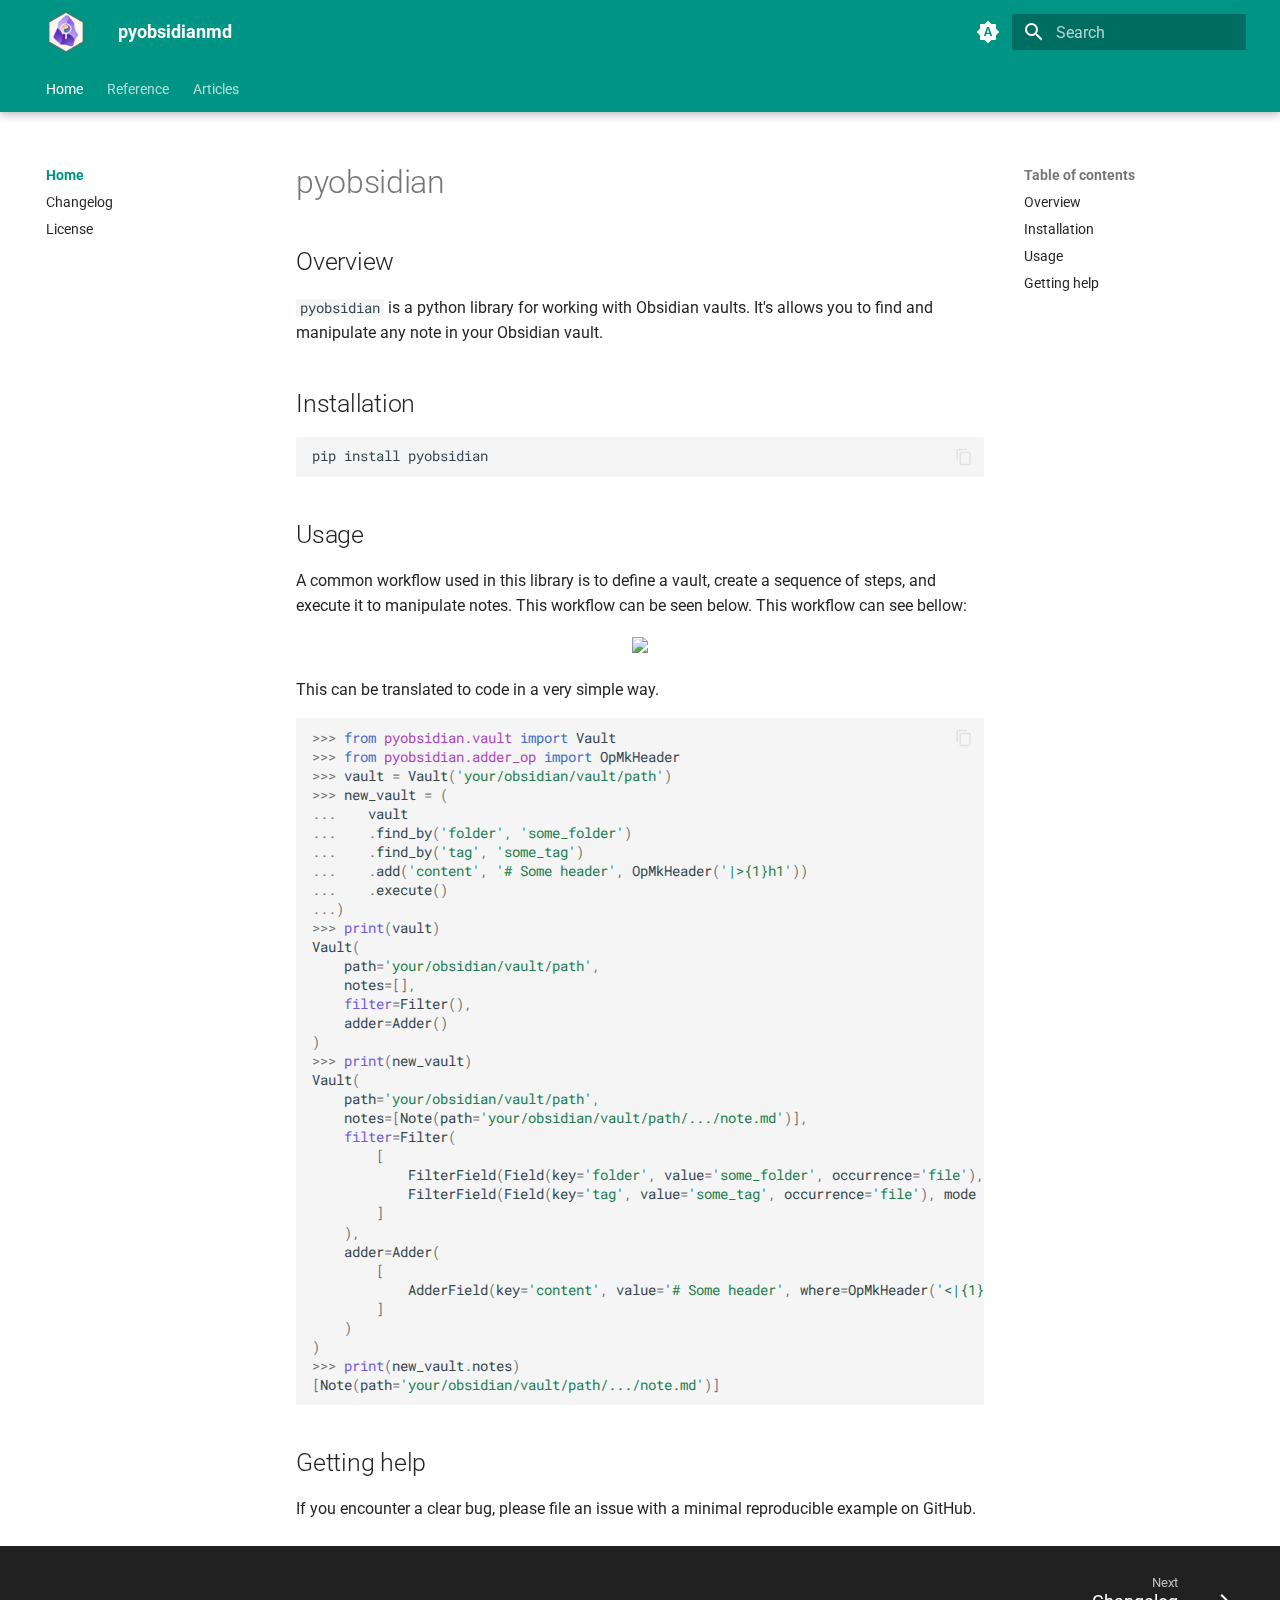
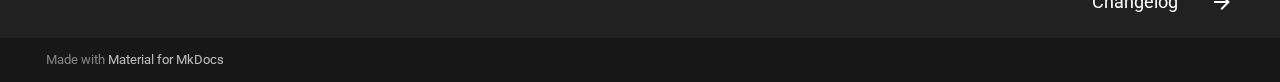
==== commit 9eb15ff3: "Deployed d13cb36 with MkDocs version: 1.6.0" ====
--- a/index.html
+++ b/index.html
@@ -236,7 +236,7 @@
     
     
       <li class="md-tabs__item">
-        <a href="reference/filter/" class="md-tabs__link">
+        <a href="reference/adder/" class="md-tabs__link">
           
   
     
@@ -438,6 +438,16 @@
       
         
       
+        
+      
+        
+      
+        
+      
+        
+      
+        
+      
     
     
       
@@ -478,11 +488,116 @@
   
   
     <li class="md-nav__item">
+      <a href="reference/adder/" class="md-nav__link">
+        
+  
+  <span class="md-ellipsis">
+    adder
+  </span>
+  
+
+      </a>
+    </li>
+  
+
+              
+            
+              
+                
+  
+  
+  
+  
+    <li class="md-nav__item">
+      <a href="reference/adder_op/" class="md-nav__link">
+        
+  
+  <span class="md-ellipsis">
+    adder_op
+  </span>
+  
+
+      </a>
+    </li>
+  
+
+              
+            
+              
+                
+  
+  
+  
+  
+    <li class="md-nav__item">
       <a href="reference/filter/" class="md-nav__link">
         
   
   <span class="md-ellipsis">
     filter
+  </span>
+  
+
+      </a>
+    </li>
+  
+
+              
+            
+              
+                
+  
+  
+  
+  
+    <li class="md-nav__item">
+      <a href="reference/formatter/" class="md-nav__link">
+        
+  
+  <span class="md-ellipsis">
+    formatter
+  </span>
+  
+
+      </a>
+    </li>
+  
+
+              
+            
+              
+                
+  
+  
+  
+  
+    <li class="md-nav__item">
+      <a href="reference/helpers/" class="md-nav__link">
+        
+  
+  <span class="md-ellipsis">
+    helpers
+  </span>
+  
+
+      </a>
+    </li>
+  
+
+              
+            
+              
+                
+  
+  
+  
+  
+    <li class="md-nav__item">
+      <a href="reference/markdown/" class="md-nav__link">
+        
+  
+  <span class="md-ellipsis">
+    markdown
   </span>
   
 
@@ -741,18 +856,20 @@
 <div class="language-python highlight"><pre><span></span><code><span class="n">pip</span> <span class="n">install</span> <span class="n">pyobsidian</span>
 </code></pre></div>
 <h2 id="usage">Usage</h2>
-<p>A common workflow used in this library is define a vault, create a filter and execute it to find notes that match the filter conditions. This workflow can see bellow:</p>
+<p>A common workflow used in this library is to define a vault, create a sequence of steps, and execute it to manipulate notes. This workflow can be seen below. This workflow can see bellow:</p>
 <p style="text-align: center;">
     <img src="https://raw.githubusercontent.com/matheussrod/pyobsidian/main/docs/assets/imgs/workflow.svg">
 </p>
 
-<p>This can be translated to code in a very simple way:
+<p>This can be translated to code in a very simple way.
 <div class="language-python highlight"><pre><span></span><code><span class="o">&gt;&gt;&gt;</span> <span class="kn">from</span> <span class="nn">pyobsidian.vault</span> <span class="kn">import</span> <span class="n">Vault</span>
+<span class="o">&gt;&gt;&gt;</span> <span class="kn">from</span> <span class="nn">pyobsidian.adder_op</span> <span class="kn">import</span> <span class="n">OpMkHeader</span>
 <span class="o">&gt;&gt;&gt;</span> <span class="n">vault</span> <span class="o">=</span> <span class="n">Vault</span><span class="p">(</span><span class="s1">&#39;your/obsidian/vault/path&#39;</span><span class="p">)</span>
 <span class="o">&gt;&gt;&gt;</span> <span class="n">new_vault</span> <span class="o">=</span> <span class="p">(</span>
 <span class="o">...</span>    <span class="n">vault</span>
 <span class="o">...</span>    <span class="o">.</span><span class="n">find_by</span><span class="p">(</span><span class="s1">&#39;folder&#39;</span><span class="p">,</span> <span class="s1">&#39;some_folder&#39;</span><span class="p">)</span>
 <span class="o">...</span>    <span class="o">.</span><span class="n">find_by</span><span class="p">(</span><span class="s1">&#39;tag&#39;</span><span class="p">,</span> <span class="s1">&#39;some_tag&#39;</span><span class="p">)</span>
+<span class="o">...</span>    <span class="o">.</span><span class="n">add</span><span class="p">(</span><span class="s1">&#39;content&#39;</span><span class="p">,</span> <span class="s1">&#39;# Some header&#39;</span><span class="p">,</span> <span class="n">OpMkHeader</span><span class="p">(</span><span class="s1">&#39;|&gt;</span><span class="si">{1}</span><span class="s1">h1&#39;</span><span class="p">))</span>
 <span class="o">...</span>    <span class="o">.</span><span class="n">execute</span><span class="p">()</span>
 <span class="o">...</span><span class="p">)</span>
 <span class="o">&gt;&gt;&gt;</span> <span class="nb">print</span><span class="p">(</span><span class="n">vault</span><span class="p">)</span>
@@ -760,6 +877,7 @@
     <span class="n">path</span><span class="o">=</span><span class="s1">&#39;your/obsidian/vault/path&#39;</span><span class="p">,</span>
     <span class="n">notes</span><span class="o">=</span><span class="p">[],</span>
     <span class="nb">filter</span><span class="o">=</span><span class="n">Filter</span><span class="p">(),</span>
+    <span class="n">adder</span><span class="o">=</span><span class="n">Adder</span><span class="p">()</span>
 <span class="p">)</span>
 <span class="o">&gt;&gt;&gt;</span> <span class="nb">print</span><span class="p">(</span><span class="n">new_vault</span><span class="p">)</span>
 <span class="n">Vault</span><span class="p">(</span>
@@ -770,6 +888,11 @@
             <span class="n">FilterField</span><span class="p">(</span><span class="n">Field</span><span class="p">(</span><span class="n">key</span><span class="o">=</span><span class="s1">&#39;folder&#39;</span><span class="p">,</span> <span class="n">value</span><span class="o">=</span><span class="s1">&#39;some_folder&#39;</span><span class="p">,</span> <span class="n">occurrence</span><span class="o">=</span><span class="s1">&#39;file&#39;</span><span class="p">),</span> <span class="n">mode</span> <span class="o">=</span> <span class="s1">&#39;and&#39;</span><span class="p">),</span>
             <span class="n">FilterField</span><span class="p">(</span><span class="n">Field</span><span class="p">(</span><span class="n">key</span><span class="o">=</span><span class="s1">&#39;tag&#39;</span><span class="p">,</span> <span class="n">value</span><span class="o">=</span><span class="s1">&#39;some_tag&#39;</span><span class="p">,</span> <span class="n">occurrence</span><span class="o">=</span><span class="s1">&#39;file&#39;</span><span class="p">),</span> <span class="n">mode</span> <span class="o">=</span> <span class="s1">&#39;and&#39;</span><span class="p">)</span>
         <span class="p">]</span>
+    <span class="p">),</span>
+    <span class="n">adder</span><span class="o">=</span><span class="n">Adder</span><span class="p">(</span>
+        <span class="p">[</span>
+            <span class="n">AdderField</span><span class="p">(</span><span class="n">key</span><span class="o">=</span><span class="s1">&#39;content&#39;</span><span class="p">,</span> <span class="n">value</span><span class="o">=</span><span class="s1">&#39;# Some header&#39;</span><span class="p">,</span> <span class="n">where</span><span class="o">=</span><span class="n">OpMkHeader</span><span class="p">(</span><span class="s1">&#39;&lt;|</span><span class="si">{1}</span><span class="s1">h1&#39;</span><span class="p">))</span>
+        <span class="p">]</span>
     <span class="p">)</span>
 <span class="p">)</span>
 <span class="o">&gt;&gt;&gt;</span> <span class="nb">print</span><span class="p">(</span><span class="n">new_vault</span><span class="o">.</span><span class="n">notes</span><span class="p">)</span>
